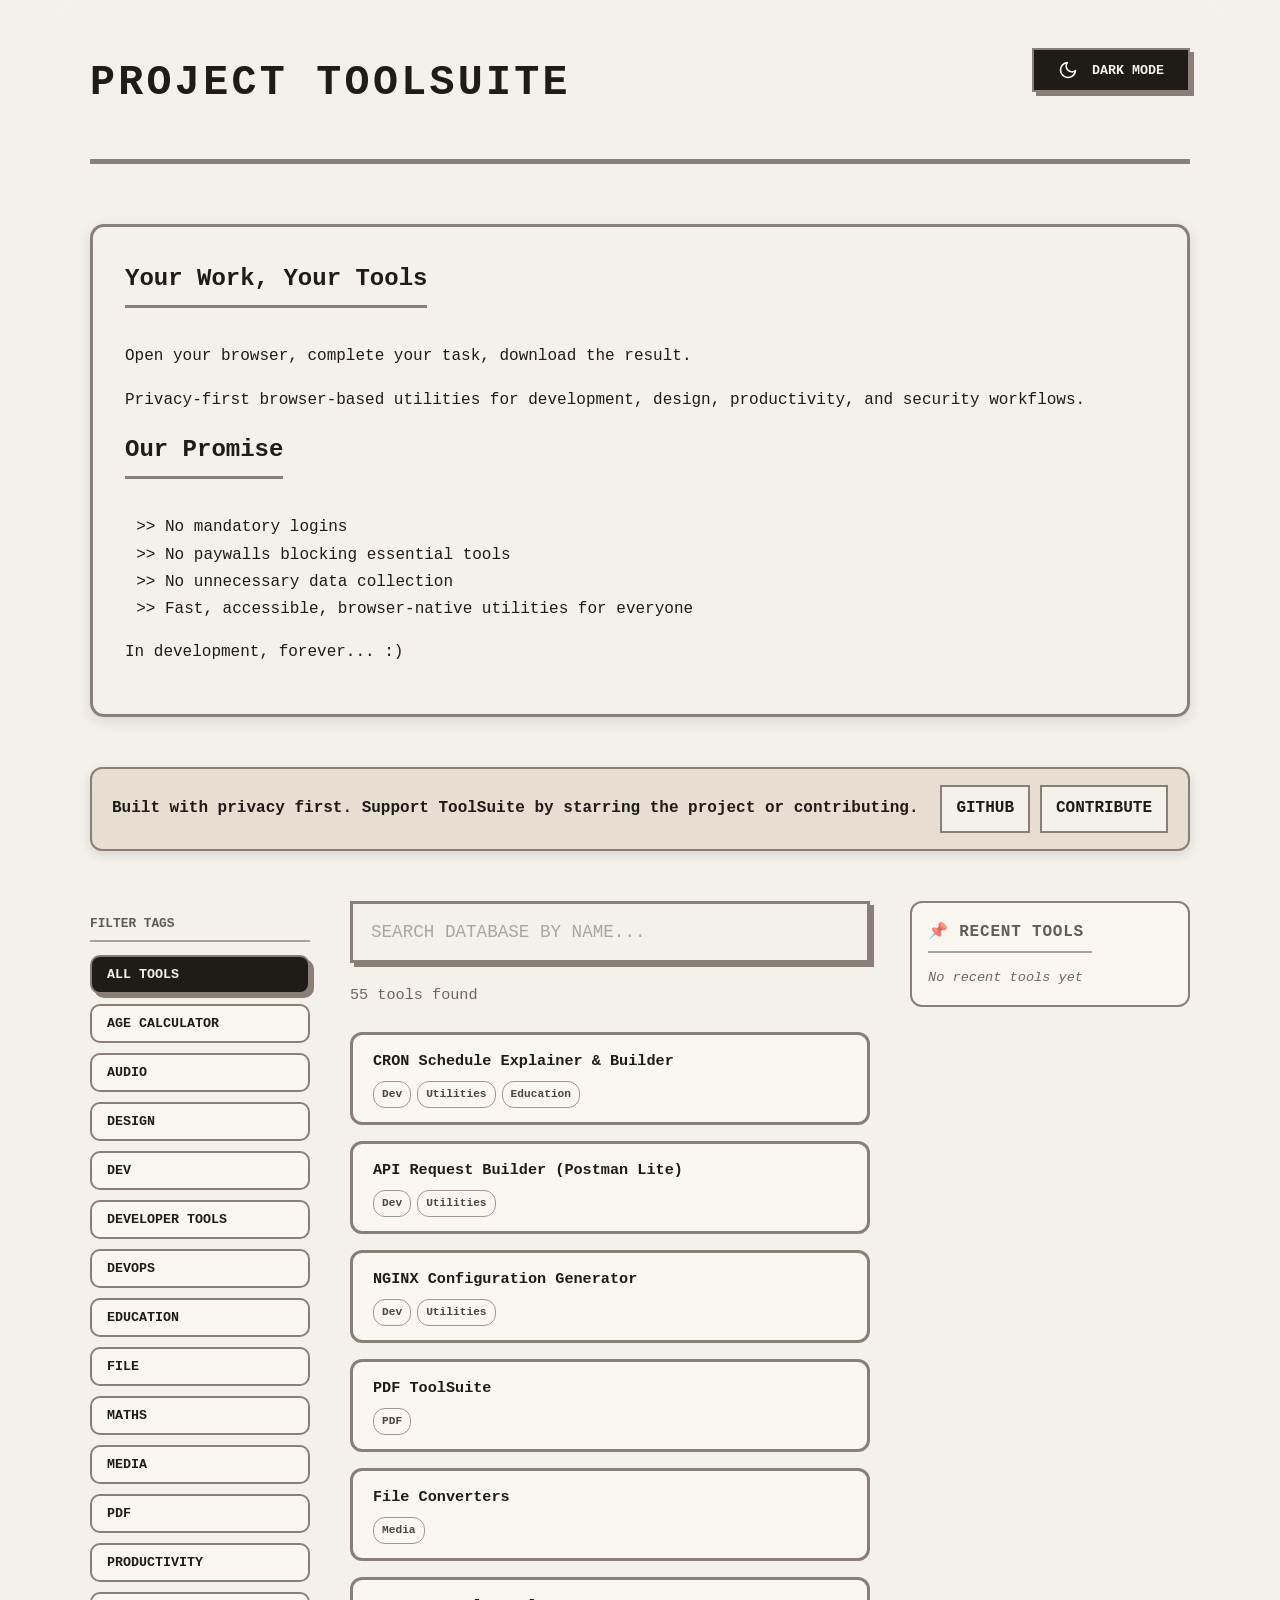
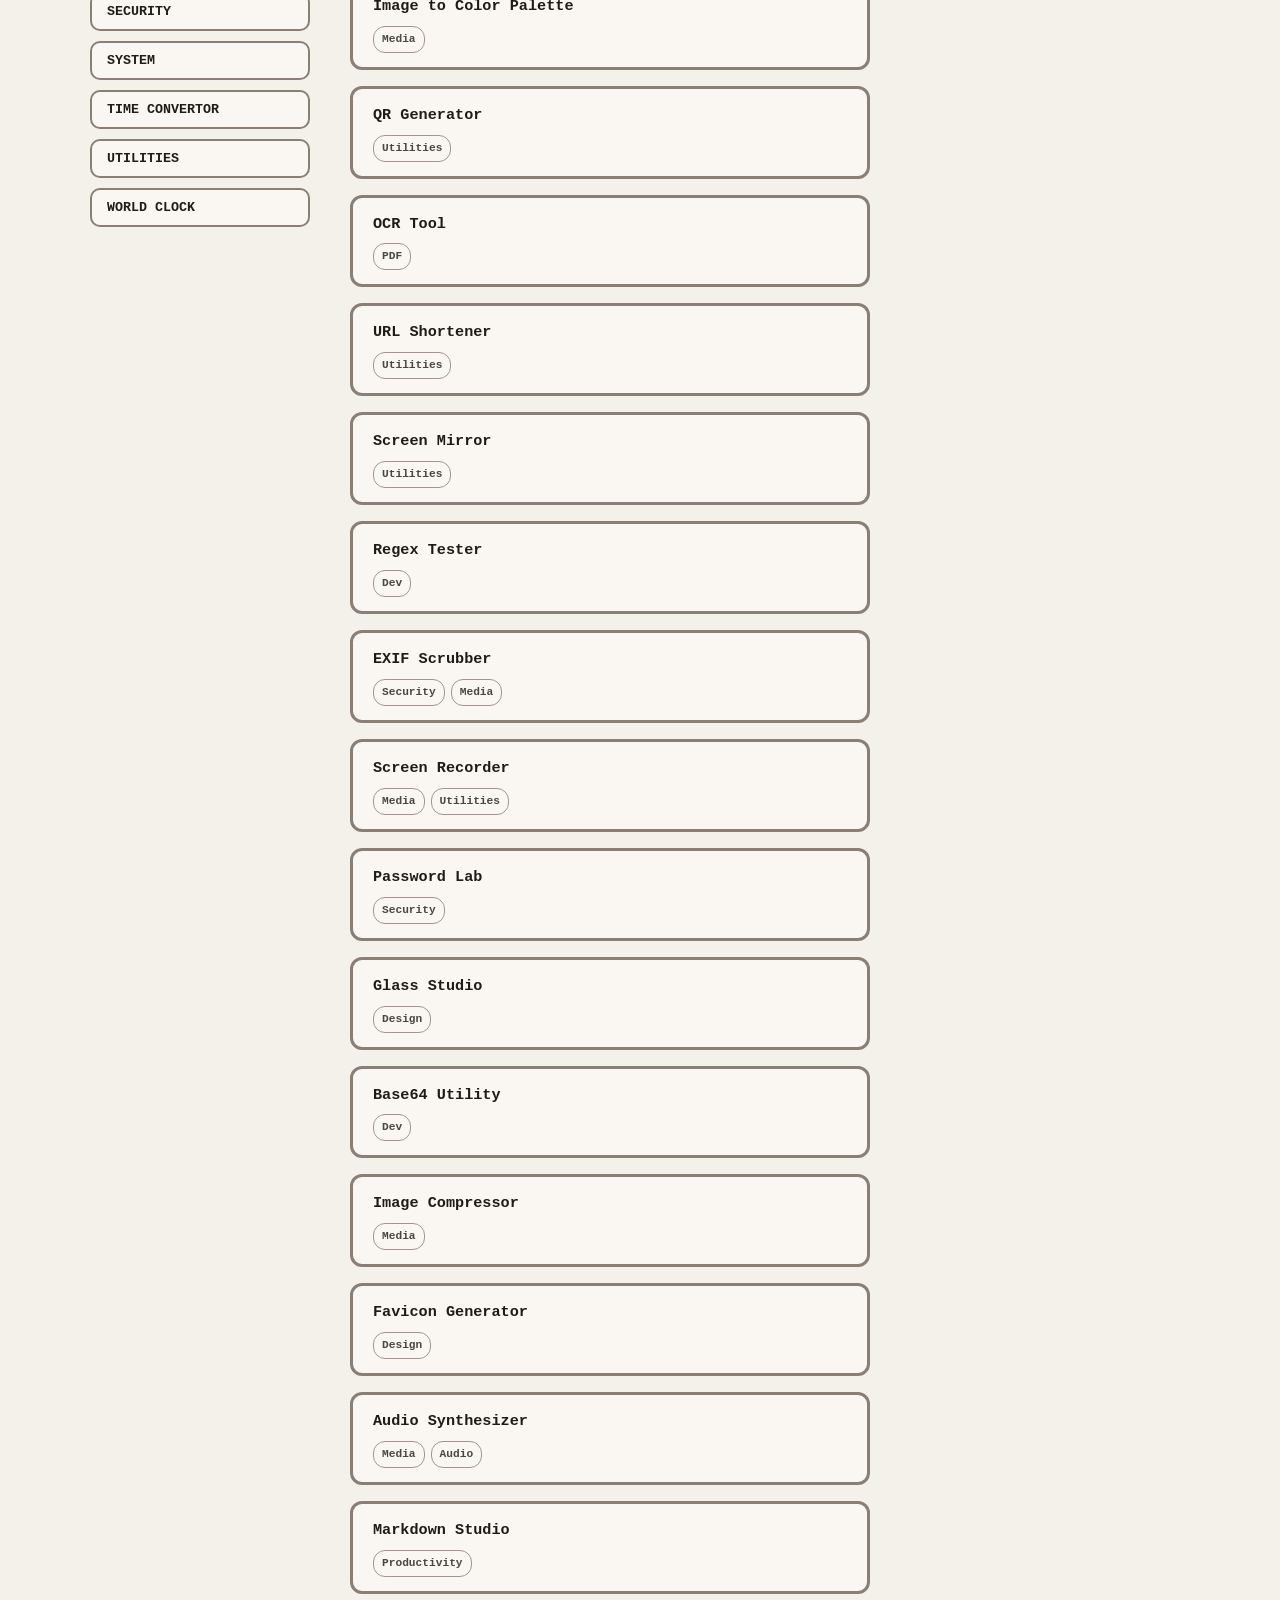
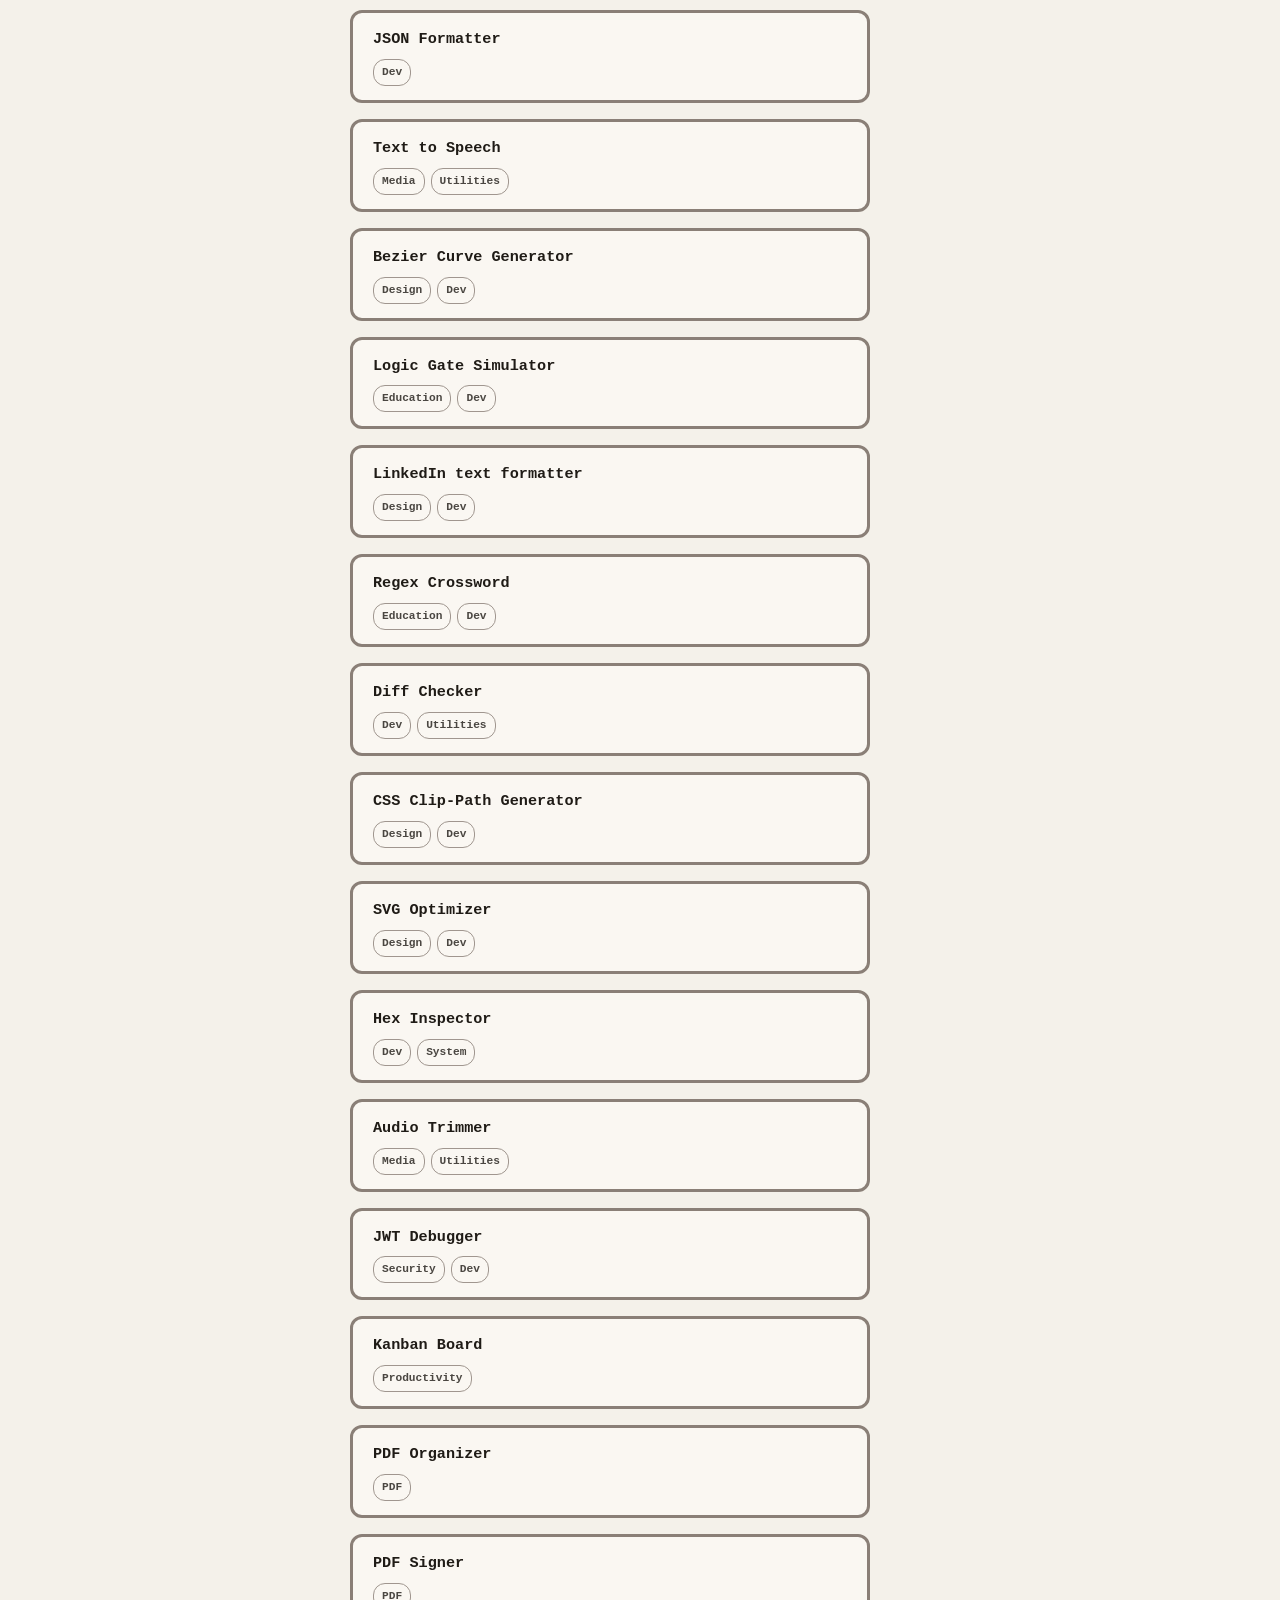
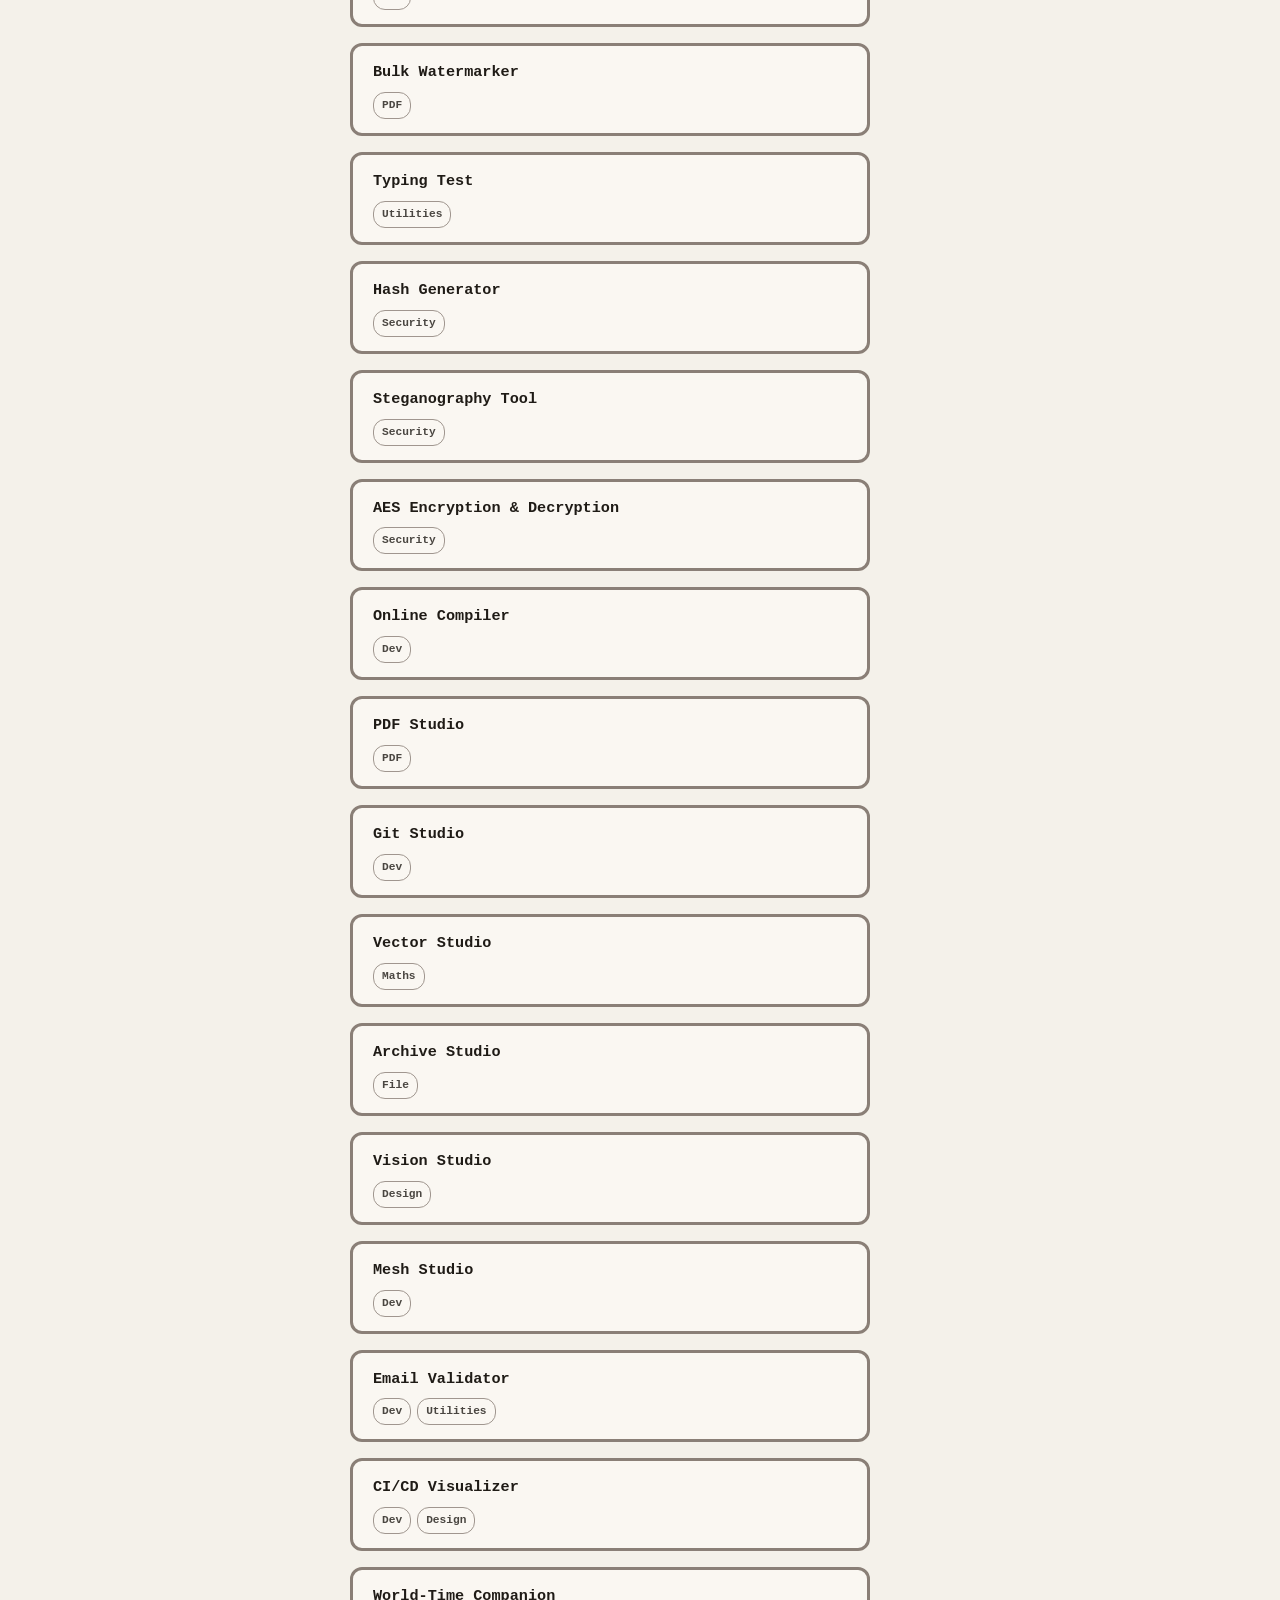
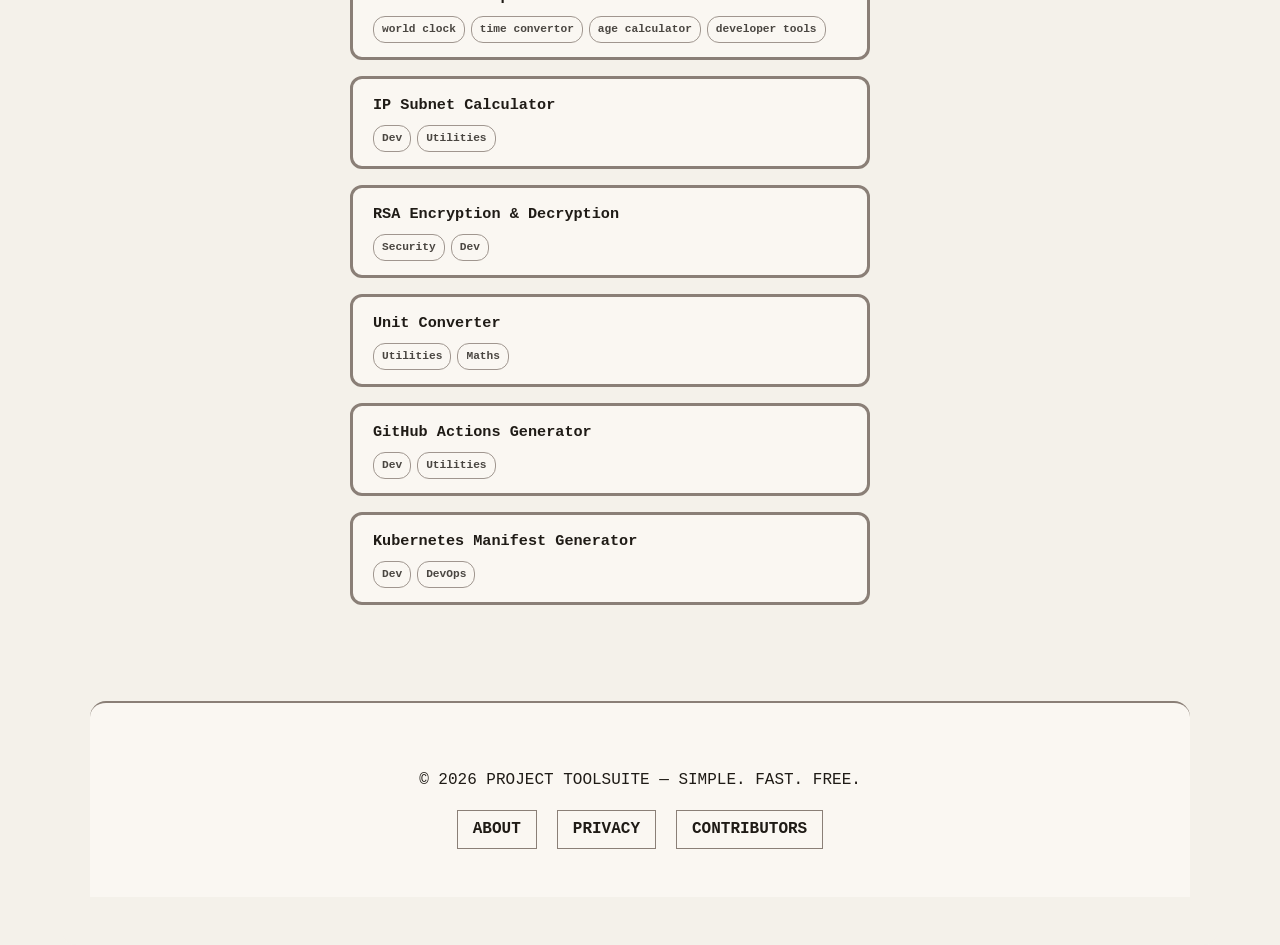
==== index.html @ aa6dc1c1 "fix: ensure 'All Tools' tag is highlighted by default using classList.toggle (#242)" ====
<!doctype html>
<html lang="en">
  <head>
    <meta charset="UTF-8" />
    <meta name="viewport" content="width=device-width, initial-scale=1.0" />
    <title>Project Toolsuite</title>
    <meta
      name="description"
      content="A collection of fast, minimal, privacy-first tools designed to get work done without friction."
    />
    <meta
      name="google-site-verification"
      content="rbMDsZDEnPXvV0H4Tf0EHHgfdPQy2doXIuO_JNCV9qM"
    />
    <link rel="stylesheet" href="./theme.css" />
    <style>
      body {
        font-family: "Courier New", Courier, monospace;
        background: var(--bg);
        color: var(--text);
        line-height: 1.7;
        margin: 0;
        padding: 0;
        transition:
          background-color 0.3s,
          color 0.3s;
      }

      .container {
        max-width: 1100px;
        margin: 0 auto;
        padding: 48px 28px;
        background: var(--bg);
        border-radius: 14px;
      }

      header {
        border-bottom: 5px solid var(--border);
        padding-bottom: 28px;
        margin-bottom: 60px;
        position: relative;
      }
      header {
        transition:
          transform 0.25s ease,
          box-shadow 0.25s ease;
      }

      header:hover {
        transform: translateY(-2px);
      }

      h1 {
        font-size: 2.6rem;
        text-transform: uppercase;
        margin: 0 0 12px;
        letter-spacing: 0.08em;
      }

      .dark-mode-toggle {
        position: absolute;
        top: 0;
        right: 0;
        background: var(--text);
        color: var(--bg);
        border: 2px solid var(--border);
        padding: 10px 24px;
        font-family: inherit;
        font-weight: 900;
        cursor: pointer;
        text-transform: uppercase;
        box-shadow: 4px 4px 0px var(--border);
        transition: transform 0.1s;
        display: flex;
        align-items: center;
        justify-content: center;
        gap: 8px;
      }

      .theme-option {
        display: flex;
        align-items: center;
        gap: 6px;
      }

      .theme-option.hidden {
        display: none !important;
      }

      .theme-icon {
        width: 20px;
        height: 20px;
        display: inline-block;
        vertical-align: middle;
        stroke: white;
        fill: none;
      }

      .dark-mode-toggle:active {
        transform: translate(2px, 2px);
        box-shadow: 2px 2px 0px var(--border);
      }

      .principle-box {
        border: 3px solid var(--border);
        padding: 32px;
        margin-bottom: 50px;
        border-radius: 14px;
        box-shadow: 0 4px 14px var(--shadow);
        width: 100%;
        max-width: none;
        box-sizing: border-box;
        transition:
            transform 0.25s ease,
            box-shadow 0.25s ease,
            background 0.25s ease;
      }

      .principle-box:hover {
        transform: translateY(-4px);
        box-shadow: 0 10px 24px var(--shadow);
        background: var(--surface-2);
      }

      .principle-box h2 {
        margin-top: 0;
        border-bottom: 3px solid var(--border);
        display: inline-block;
        padding-bottom: 5px;
      }
      .support-box {
        margin-bottom: 50px;
      }

      .support-label {
        font-size: 0.8rem;
        text-transform: uppercase;
        opacity: 0.7;
        margin-bottom: 10px;
        border-bottom: 2px solid var(--border);
        padding-bottom: 5px;
      }

      .mini-cta {
        border: 2px solid var(--border);

        padding: 16px 20px;
        background: var(--surface-2);
        border-radius: 12px;
        box-shadow: 0 4px 12px var(--shadow);
        display: flex;
        justify-content: space-between;
        align-items: center;
        gap: 20px;
        flex-wrap: wrap;
      }

      .mini-cta {
        transition:
          transform 0.25s ease,
          box-shadow 0.25s ease,
          background 0.25s ease;
      }

      .mini-cta:hover {
        transform: translateY(-4px);

        box-shadow:
          0 10px 24px var(--shadow);

        background: var(--surface);
      }

      .mini-cta span {
        font-weight: bold;
        flex: 1;
      }

      .mini-cta-buttons {
        display: flex;
        gap: 10px;
      }

      .mini-cta-buttons a {
        text-decoration: none;
        color: var(--text);
        border: 2px solid var(--border);
        padding: 8px 14px;
        font-weight: bold;
        transition: all 0.2s;
        background: var(--bg);
        white-space: nowrap;
      }

      .mini-cta-buttons a:hover {
        background: var(--text);
        color: var(--bg);
        transform: translate(-2px, -2px);
        box-shadow: 4px 4px 0px var(--border);
      }
      .workspace {
        display: grid;
        grid-template-columns: 220px 1fr 280px;
        gap: 40px;
      }

      aside h3 {
        font-size: 0.8rem;
        text-transform: uppercase;
        opacity: 0.7;
        border-bottom: 2px solid var(--border);
        padding-bottom: 5px;
      }
      .tag-list {
        list-style: none;
        padding: 0;
      }

      .tag-item {
        display: block;
        width: 100%;
        text-align: left;

        background: var(--surface);

        border: 2px solid var(--border);
        border-radius: 10px;

        color: var(--text);

        padding: 10px 15px;
        margin-bottom: 10px;

        font-family: inherit;
        font-weight: bold;
        text-transform: uppercase;

        cursor: pointer;

        transition:
          transform 0.2s ease,
          box-shadow 0.2s ease,
          background-color 0.2s ease;
      }

      .tag-item:hover {
        transform: translateY(-2px);

        background: var(--surface-2);

        box-shadow:
          0 6px 14px var(--shadow);
      }

      .tag-item.active {
        background: var(--text);
        color: var(--bg);
        box-shadow: 4px 4px 0 var(--border);
      }
      #toolSearch {
        width: 100%;
        padding: 18px;
        font-family: inherit;
        border: 3px solid var(--border);
        margin-bottom: 30px;
        font-size: 1.1rem;
        background: transparent;
        color: inherit;
        box-sizing: border-box;
        transition: box-shadow 0.2s ease;
      }

      #toolCount {
        margin: -10px 0 24px;
        color: var(--muted);
        font-size: 0.95rem;
      }

      .tools-grid {
        display: grid;
        grid-template-columns: repeat(auto-fill, minmax(280px, 1fr));
        gap: 16px;
      }

      .tool-link {
        display: flex;
        flex-direction: column;
        align-items: flex-start;
        font-size: 0.95rem;
        min-height: 52px;

        padding: 14px 20px;

        border: 3px solid var(--border);
        border-radius: 12px;

        text-decoration: none;
        color: inherit;
        font-weight: bold;

        background: var(--surface);

        transition:
          transform 0.25s ease,
          box-shadow 0.25s ease,
          background-color 0.25s ease,
          border-color 0.25s ease;
      }

    .tool-link:hover {
      transform: translateY(-5px);

      background: var(--surface-2);

      border-color: var(--card-hover);

      box-shadow:
        0 12px 24px var(--shadow);
    }
      
      .tool-tags {
        margin-top: 6px;
        display: flex;
        flex-wrap: wrap;
        gap: 6px;
     }

     .tag {
      font-size: 0.7rem;
      padding: 3px 8px;
      border: 1px solid var(--border);
      border-radius: 12px;
      opacity: 0.8;
      white-space: nowrap;
}

      #toolSearch::placeholder {
        opacity: 0.6;
      }

      #toolSearch:focus {
        outline: none;
        box-shadow: 4px 4px 0 var(--border);
      }

      footer {
        margin-top: 96px;
        padding: 48px 0;
        border-top: 2px solid var(--border);
        background: var(--surface);
        border-radius: 16px 16px 0 0;
        text-align: center;
      }
      .footer-links {
        display: flex;
        justify-content: center;
        gap: 20px;
        margin-top: 15px;
      }
      footer a {
        color: inherit;
        text-decoration: none;
        font-weight: 900;
        border: 1px solid var(--border);
        padding: 5px 15px;
      }
      footer a:hover {
        background: var(--text);
        color: var(--bg);
      }

      @media (max-width: 850px) {
        .workspace {
          grid-template-columns: 1fr;
        }
        .tag-list {
          display: flex;
          overflow-x: auto;
          gap: 10px;
          padding-bottom: 10px;
        }
        .tag-item {
          width: auto;
          white-space: nowrap;
        }
      }
      @media (max-width: 768px) {
        .container {
          padding: 32px 20px;
        }

        h1 {
          font-size: 2rem;
          margin-bottom: 20px;
        }

        header {
          margin-bottom: 40px;
          padding-bottom: 20px;
        }

        .dark-mode-toggle,
        #installBtn {
          position: static;
          width: 100%;
        }

        .dark-mode-toggle {
          padding: 12px 16px;
          font-size: 0.9rem;
          margin-top: 15px;
          justify-content: center;
          box-shadow: 3px 3px 0 var(--border);
        }

        #installBtn {
          margin-bottom: 10px !important;
        }

        .principle-box {
          border: 2px solid var(--border);
          padding: 28px 40px;
          background: var(--surface);
          max-width: 950px;
          margin-bottom: 40px;
          margin: 0 auto 40px;
          min-height: auto;
        }
        .principle-box p {
          margin: 14px 0;
          line-height: 1.7;
        }
        .principle-box li {
          max-width: 70ch;
        }

        .principle-box h2 {
          font-size: 1.3rem;
          margin: 0 0 18px;
        }

        .mini-cta,
        .mini-cta-buttons {
          flex-direction: column;
        }

        .mini-cta {
          gap: 15px;
          padding: 15px;
        }

        .mini-cta span,
        .mini-cta-buttons a {
          text-align: center;
        }

        .mini-cta-buttons,
        .mini-cta-buttons a {
          width: 90%;
        }

        .workspace {
          grid-template-columns: 1fr;
          gap: 20px;
        }

        .tag-list {
          display: flex;
          flex-wrap: wrap;
          gap: 8px;
        }
        .tool-link {
          padding: 14px 20px;
        }

        aside {
          margin-bottom: 20px;
        }

        .tag-item {
          width: auto;
          padding: 8px 12px;
          font-size: 0.85rem;
          white-space: nowrap;
        }

        #toolSearch {
          font-size: 1rem;
          padding: 14px;
          margin-bottom: 20px;
        }

        .tools-grid {
          grid-template-columns: repeat(auto-fill, minmax(200px, 1fr));
          gap: 15px;
        }

        footer {
          margin-top: 60px;
          padding: 30px 0;
          background: var(--surface-2);

          border-radius: 14px 14px 0 0;

          padding-inline: 20px;
        }

        .footer-links {
          flex-wrap: wrap;
          gap: 10px;
        }

        footer a {
          font-size: 0.9rem;
          padding: 4px 10px;
        }
      }
      @media (max-width: 480px) {
        .container {
          padding: 16px 12px;
        }

        h1 {
          font-size: 1.6rem;
          margin-bottom: 15px;
          letter-spacing: 0.02em;
        }

        header {
          margin-bottom: 30px;
          padding-bottom: 15px;
          border-width: 3px;
        }

        .dark-mode-toggle {
            position: static;
            z-index: 2;
            background: var(--text);
            color: var(--bg);
            border: 2px solid var(--border);
            padding: 10px 24px;
            font-family: inherit;
            font-weight: 900;
            cursor: pointer;
            text-transform: uppercase;
            box-shadow: 4px 4px 0px var(--border);
            transition: transform 0.1s;
            display: flex;
            align-items: center;
            justify-content: center;
            gap: 8px;
        }
        
        .theme-option {
            display: flex;
            align-items: center;
            gap: 6px;
        }

        .theme-option {
          gap: 4px;
        }

        .theme-icon {
          width: 16px;
          height: 16px;
        }

        .principle-box {
          padding: 16px;
          margin-bottom: 30px;
        }

        .principle-box h2 {
          font-size: 1.1rem;
          border-width: 2px;
        }

        .principle-box p {
          font-size: 0.95rem;
          line-height: 1.6;
          margin: 8px 0;
        }

        .support-box {
          margin-bottom: 30px;
        }

        .mini-cta {
          padding: 12px;
          gap: 12px;
          border-width: 2px;
        }

        .mini-cta span {
          font-size: 0.9rem;
        }

        .mini-cta-buttons a {
          font-size: 0.8rem;
          padding: 8px 12px;
        }

        aside h3 {
          font-size: 0.7rem;
          margin-bottom: 8px;
        }

        .tag-item {
          padding: 6px 10px;
          font-size: 0.75rem;
          margin-bottom: 6px;
          border-width: 2px;
        }

        #toolSearch {
          font-size: 0.95rem;
          padding: 12px;
          margin-bottom: 15px;
          border-width: 2px;
        }

        .tools-grid {
          grid-template-columns: repeat(auto-fill, minmax(140px, 1fr));
          gap: 10px;
        }


        footer {
          margin-top: 40px;
          padding: 20px 0;
        }

        footer p {
          font-size: 0.85rem;
          margin-bottom: 10px;
        }

        .footer-links {
          gap: 6px;
        }

        footer a {
          font-size: 0.75rem;
          padding: 3px 8px;
          border-width: 1px;
        }
      }
      .recent-sidebar {
  background: var(--surface);
  border-radius: 12px;
  padding: 1rem;
  border: 2px solid var(--border);
  height: fit-content;
  position: sticky;
  top: 20px;
}
.recent-sidebar h3 {
  font-size: 1rem;
  margin-top: 0;
  margin-bottom: 0.8rem;
  text-transform: uppercase;
  border-bottom: 2px solid var(--border);
  display: inline-block;
  padding-right: 8px;
}
.recent-tools-ul {
  list-style: none;
  padding-left: 0;
  margin: 0;
}
.recent-tools-ul li {
  margin-bottom: 0.6rem;
}
.recent-tools-ul a {
  color: var(--text);
  text-decoration: none;
  font-size: 0.9rem;
  display: block;
  padding: 4px 0;
  transition: 0.2s;
  border-bottom: 1px dotted var(--border);
}
.recent-tools-ul a:hover {
  color: #7c3aed;
  transform: translateX(4px);
}
.recent-placeholder {
  color: var(--muted);
  font-style: italic;
  font-size: 0.85rem;
  margin: 0;
}
/* mobile pe recent sidebar stack ho */
@media (max-width: 850px) {
  .recent-sidebar {
    position: static;
    margin-top: 20px;
  }
}
    </style>
    <script
      defer
      src="https://cloud.umami.is/script.js"
      data-website-id="e2150d65-a009-409f-b3bd-b11afccb3a13"
    ></script>
    <script
      async
      src="https://pagead2.googlesyndication.com/pagead/js/adsbygoogle.js?client=ca-pub-6760380500809289"
      crossorigin="anonymous"
    ></script>
  </head>
  <body>
    <!-- Loading Spinner Overlay -->
<div id="loadingOverlay" class="loading-overlay" style="display: none;">
  <div class="spinner"></div>
  <p>Loading tool...</p>
</div>
    <div class="container">
      <header>
        <h1>Project Toolsuite</h1>
        <button
          id="installBtn"
          class="dark-mode-toggle"
          style="right: 180px; display: none"
        >
          INSTALL APP
        </button>
        <button class="dark-mode-toggle" onclick="toggleTheme()" id="themeBtn">
          <span class="theme-option dark-mode-option hidden">
            <svg
              class="theme-icon-dark sun-icon"
              width="20"
              height="20"
              viewBox="0 0 24 24"
              fill="none"
              stroke="black"
              stroke-width="2"
              stroke-linecap="round"
              stroke-linejoin="round"
            >
              <circle cx="12" cy="12" r="5"></circle>
              <line x1="12" y1="1" x2="12" y2="3"></line>
              <line x1="12" y1="21" x2="12" y2="23"></line>
              <line x1="4.22" y1="4.22" x2="5.64" y2="5.64"></line>
              <line x1="18.36" y1="18.36" x2="19.78" y2="19.78"></line>
              <line x1="1" y1="12" x2="3" y2="12"></line>
              <line x1="21" y1="12" x2="23" y2="12"></line>
              <line x1="4.22" y1="19.78" x2="5.64" y2="18.36"></line>
              <line x1="18.36" y1="5.64" x2="19.78" y2="4.22"></line>
            </svg>
            LIGHT MODE
          </span>
          <span class="theme-option light-mode-option">
            <svg
              class="theme-icon moon-icon"
              width="20"
              height="20"
              viewBox="0 0 24 24"
              fill="none"
              stroke="white"
              stroke-width="2"
              stroke-linecap="round"
              stroke-linejoin="round"
            >
              <path d="M21 12.79A9 9 0 1 1 11.21 3 7 7 0 0 0 21 12.79z"></path>
            </svg>
            DARK MODE
          </span>
        </button>
      </header>

      <section class="principle-box">
        <h2>Your Work, Your Tools</h2>

        <p>Open your browser, complete your task, download the result.</p>

        <p>
          Privacy-first browser-based utilities for development, design,
          productivity, and security workflows.
        </p>

        <h2>Our Promise</h2>
        <ul style="list-style: &quot;>> &quot;">
          <li>No mandatory logins</li>
          <li>No paywalls blocking essential tools</li>
          <li>No unnecessary data collection</li>
          <li>Fast, accessible, browser-native utilities for everyone</li>
        </ul>
        <p>In development, forever... :)</p>
      </section>
      <section class="support-box">
        <div class="mini-cta">
          <span>
            Built with privacy first. Support ToolSuite by starring the project
            or contributing.
          </span>

          <div class="mini-cta-buttons">
            <a
              href="https://github.com/Winter262005/Project-Toolsuite"
              target="_blank"
            >
              GITHUB
            </a>

            <a href="contributers.html"> CONTRIBUTE </a>
          </div>
        </div>
      </section>
      <div class="workspace">
        <aside>
          <h3>Filter Tags</h3>
          <div id="tag-container" class="tag-list">
            <!-- Tags will be injected here -->
          </div>
        </aside>

        <main>
          <input
            type="text"
            id="toolSearch"
            placeholder="SEARCH DATABASE BY NAME..."
            aria-label="Search tools"
            autofocus
          />
          <p id="toolCount"></p>

          <div class="tools-grid" id="tools-container">
            <!-- Tools will be injected here -->
          </div>
        </main>

        <aside class="recent-sidebar" id="recentSidebar">
          <h3>📌 Recent Tools</h3>
          <div id="recent-tools-list">
            <p class="recent-placeholder">No recent tools yet</p>
        </div>
        </aside>
      </div>

      <footer>
        <p>© 2026 PROJECT TOOLSUITE — SIMPLE. FAST. FREE.</p>
        <div class="footer-links">
          <a href="#">ABOUT</a>
          <a href="privacy.html">PRIVACY</a>
          <a href="contributers.html">CONTRIBUTORS</a>
        </div>
      </footer>
    </div>

    <script>
      const tools = [
        {
          name: "CRON Schedule Explainer & Builder",
          path: "tools/cron-explainer/cron.html",
          tags: ["Dev", "Utilities", "Education"],
        },
        {
          name: "API Request Builder (Postman Lite)",
          path: "tools/api-client/api-client.html",
          tags: ["Dev", "Utilities"],
        },
        {
          name: "NGINX Configuration Generator",
          path: "tools/nginx-generator/nginx-generator.html",
          tags: ["Dev", "Utilities"],
        },
        {
          name: "PDF ToolSuite",
          path: "tools/pdf merger/pdf-merger.html",
          tags: ["PDF"],
        },
        {
          name: "File Converters",
          path: "tools/file converters/converter.html",
          tags: ["Media"],
        },
        {
          name: "Image to Color Palette",
          path: "tools/color palette extractor/palette.html",
          tags: ["Media"],
        },
        {
          name: "QR Generator",
          path: "tools/qr generator/qr-generator.html",
          tags: ["Utilities"],
        },
        { name: "OCR Tool", path: "tools/ocr/ocr.html", tags: ["PDF"] },
        {
          name: "URL Shortener",
          path: "tools/url shortener/shortener.html",
          tags: ["Utilities"],
        },
        {
          name: "Screen Mirror",
          path: "tools/screen mirror/mirror.html",
          tags: ["Utilities"],
        },
        {
          name: "Regex Tester",
          path: "tools/regex-tester/regex.html",
          tags: ["Dev"],
        },
        {
          name: "EXIF Scrubber",
          path: "tools/exif scrubber/scrubber.html",
          tags: ["Security", "Media"],
        },
        {
          name: "Screen Recorder",
          path: "tools/screen recorder/recorder.html",
          tags: ["Media", "Utilities"],
        },
        {
          name: "Password Lab",
          path: "tools/password lab/password-tester.html",
          tags: ["Security"],
        },
        {
          name: "Glass Studio",
          path: "tools/glass studio/glass-studio.html",
          tags: ["Design"],
        },
        {
          name: "Base64 Utility",
          path: "tools/base64/base64.html",
          tags: ["Dev"],
        },
        {
          name: "Image Compressor",
          path: "tools/image compressor/image-compressor.html",
          tags: ["Media"],
        },
        {
          name: "Favicon Generator",
          path: "tools/favicon generator/favicon-generator.html",
          tags: ["Design"],
        },
        {
          name: "Audio Synthesizer",
          path: "tools/synth-sequencer/synth.html",
          tags: ["Media", "Audio"],
        },
        {
          name: "Markdown Studio",
          path: "tools/markdown-editor/editor.html",
          tags: ["Productivity"],
        },
        {
          name: "JSON Formatter",
          path: "tools/json-formatter/json-formatter.html",
          tags: ["Dev"],
        },
        {
          name: "Text to Speech",
          path: "tools/text-to-speech/tts.html",
          tags: ["Media", "Utilities"],
        },
        {
          name: "Bezier Curve Generator",
          path: "tools/bezier-generator/bezier.html",
          tags: ["Design", "Dev"],
        },
        {
          name: "Logic Gate Simulator",
          path: "tools/logic-simulator/logic.html",
          tags: ["Education", "Dev"],
        },
        {
          name: "LinkedIn text formatter",
          path: "tools/linkedin-text-formatter/formatter.html",
          tags: ["Design", "Dev"],
        },
        {
          name: "Regex Crossword",
          path: "tools/regex-crossword/regex-crossword.html",
          tags: ["Education", "Dev"],
        },
        {
          name: "Diff Checker",
          path: "tools/diff-checker/diff.html",
          tags: ["Dev", "Utilities"],
        },
        {
          name: "CSS Clip-Path Generator",
          path: "tools/clip-path-generator/clip-path.html",
          tags: ["Design", "Dev"],
        },
        {
          name: "SVG Optimizer",
          path: "tools/svg-optimizer/svg-optimizer.html",
          tags: ["Design", "Dev"],
        },
        {
          name: "Hex Inspector",
          path: "tools/hex-inspector/hex.html",
          tags: ["Dev", "System"],
        },
        {
          name: "Audio Trimmer",
          path: "tools/audio-trimmer/audio-trimmer.html",
          tags: ["Media", "Utilities"],
        },
        {
          name: "JWT Debugger",
          path: "tools/jwt-debugger/jwt-debugger.html",
          tags: ["Security", "Dev"],
        },
        {
          name: "Kanban Board",
          path: "tools/kanban-board/kanban.html",
          tags: ["Productivity"],
        },
        {
          name: "PDF Organizer",
          path: "tools/pdf-organizer/pdf-organizer.html",
          tags: ["PDF"],
        },
        {
          name: "PDF Signer",
          path: "tools/pdf-signer/pdf-signer.html",
          tags: ["PDF"],
        },
        {
          name: "Bulk Watermarker",
          path: "tools/bulk watermarker/bulkwatermarker.html",
          tags: ["PDF"],
        },
        {
          name: "Typing Test",
          path: "tools/typing-test/typing-test.html",
          tags: ["Utilities"],
        },
        {
          name: "Hash Generator",
          path: "tools/hash generator/hash-generator.html",
          tags: ["Security"],
        },
        {
          name: "Steganography Tool",
          path: "tools/steganography/stego.html",
          tags: ["Security"],
        },
        {
          name: "AES Encryption & Decryption",
          path: "tools/aes-encryption-decryption/aes.html",
          tags: ["Security"],
        },
        {
          name: "Online Compiler",
          path: "tools/compiler/compiler.html",
          tags: ["Dev"],
        },
        {
          name: "PDF Studio",
          path: "tools/pdf-toolkit/pdf_studio.html",
          tags: ["PDF"],
        },
        {
          name: "Git Studio",
          path: "tools/git-studio/git_studio.html",
          tags: ["Dev"],
        },
        {
          name: "Vector Studio",
          path: "tools/vector-studio/vector_studio.html",
          tags: ["Maths"],
        },
        {
          name: "Archive Studio",
          path: "tools/archive-studio/archive_studio.html",
          tags: ["File"],
        },
        {
          name: "Vision Studio",
          path: "tools/vision-studio/vision_core.html",
          tags: ["Design"],
        },
        {
          name: "Mesh Studio",
          path: "tools/mesh-studio/mesh_core.html",
          tags: ["Dev"],
        },
        {
          name: "Email Validator",
          path: "tools/email-validator/email-validator.html",
          tags: ["Dev", "Utilities"],
        },
        {
          name: "CI/CD Visualizer",
          path: "tools/cicd-visualizer/cicd-visualizer.html",
          tags: ["Dev", "Design"],
        },
        {
          name: "World-Time Companion",
          path: "tools/world-time/world-time.html",
          tags: ["world clock","time convertor", "age calculator", "developer tools"],
        },
        {
          name: "IP Subnet Calculator",
          path: "tools/ip-subnet-calculator/index.html",
          tags: ["Dev", "Utilities"],
        },
        {
          name: "RSA Encryption & Decryption",
          path: "tools/rsa-encryption-decryption/rsa.html",
          tags: ["Security", "Dev"],
        },
        {
          name: "Unit Converter",
          path: "tools/unit-converter/unit-converter.html",
          tags: ["Utilities", "Maths"],
        },
        {
          name: "GitHub Actions Generator",
          path: "tools/github-actions-generator/github-actions-generator.html",
          tags: ["Dev", "Utilities"],
        },
        {
          name: "Kubernetes Manifest Generator",
          path: "tools/kubernetes-manifest-generator/kubernetes-manifest-generator.html",
          tags: ["Dev", "DevOps"],

        },
      ];

      let activeTag = "all";

function renderTags() {
  const tagBox = document.getElementById("tag-container");
  const uniqueTags = [
    "all",
    ...new Set(tools.flatMap((t) => t.tags)),
  ].sort((a, b) => {
    if (a === "all") return -1;
    if (b === "all") return 1;
    return a.localeCompare(b);
  });

  tagBox.innerHTML = "";
  uniqueTags.forEach((tag) => {
    const btn = document.createElement("button");
    btn.className = "tag-item";
    btn.classList.toggle("active", activeTag === tag);
    btn.textContent = tag === "all" ? "All Tools" : tag;
    btn.onclick = () => {
      activeTag = tag;
      renderTags();
      renderTools();
    };
    tagBox.appendChild(btn);
  });
}

function renderTools() {
  const rawQuery = document.getElementById("toolSearch").value.trim();
  if (!rawQuery) {
    // If search is empty, reset tag filter to 'all' and show all tools
    activeTag = 'all';
    renderTags(); // refresh tag buttons (updates active class)
  }
  const normalize = (str) => str.toLowerCase().replace(/\s+/g, "");
  const query = normalize(document.getElementById("toolSearch").value);
  const container = document.getElementById("tools-container");

  const filtered = tools.filter((t) => {
    const matchesSearch = normalize(t.name).includes(query);
    const matchesTag = activeTag === "all" || (t.tags && t.tags.includes(activeTag));
    return matchesSearch && matchesTag;
  });
  document.getElementById("toolCount").textContent =
    `${filtered.length} tool${filtered.length !== 1 ? "s" : ""} found`;

  if (query) {
    filtered.sort((a, b) => {
      const aName = a.name.toLowerCase();
      const bName = b.name.toLowerCase();
      const aStarts = aName.startsWith(query);
      const bStarts = bName.startsWith(query);
      if (aStarts !== bStarts) return aStarts ? -1 : 1;
      const aWord = aName.includes(" " + query);
      const bWord = bName.includes(" " + query);
      if (aWord !== bWord) return aWord ? -1 : 1;
      const aIndex = aName.indexOf(query);
      const bIndex = bName.indexOf(query);
      if (aIndex !== bIndex) return aIndex - bIndex;
      return aName.localeCompare(bName);
    });
  }

  if (filtered.length === 0) {
    container.innerHTML = `<p style="grid-column: 1/-1; opacity: 0.5;">No tools found matching your criteria.</p>`;
    return;
  }

  container.innerHTML = filtered
    .map(
      (t) => `
      <a href="${t.path}" class="tool-link">
        <div>${t.name}</div>
        <div class="tool-tags">
          ${t.tags.map(tag => `<span class="tag">${tag}</span>`).join("")}
        </div>
      </a>
    `
    )
    .join("");
}   

document.getElementById("toolSearch").oninput = renderTools;

// Initial Execution
renderTags();
renderTools();

      let deferredPrompt;
      const installBtn = document.getElementById("installBtn");

      window.addEventListener("beforeinstallprompt", (e) => {
        e.preventDefault();
        deferredPrompt = e;
        installBtn.style.display = "block";
      });

      installBtn.addEventListener("click", (e) => {
        installBtn.style.display = "none";
        deferredPrompt.prompt();
        deferredPrompt.userChoice.then((choiceResult) => {
          deferredPrompt = null;
        });
      });

// Loading Spinner on tool navigation
function initSpinner() {
  const overlay = document.getElementById('loadingOverlay');
  if (!overlay) return;

  function showSpinner() {
    overlay.style.display = 'flex';
    setTimeout(() => {
      if (overlay.style.display === 'flex') overlay.style.display = 'none';
    }, 30000);
  }

  document.addEventListener('click', function(e) {
    const toolLink = e.target.closest('.tool-link, .tool-card a, a[href*="tools/"]');
    if (!toolLink) return;
    // Only exclude tag filters and footer links – recent tools should also show spinner
    if (toolLink.closest('.tag-list, .footer-links')) return;
    let href = toolLink.getAttribute('href');
    if (href && !href.startsWith('#') && !href.startsWith('javascript:')) {
      showSpinner();
    }
  });
}

if (document.readyState === 'loading') {
  document.addEventListener('DOMContentLoaded', initSpinner);
} else {
  initSpinner();
}
    </script>
    <script src="./theme.js"></script>
  </body>
</html>
---- theme.css ----
* {
  transition:
    background-color 0.25s ease,
    color 0.25s ease,
    border-color 0.25s ease,
    box-shadow 0.25s ease,
    transform 0.25s ease;
}

:root {
  --bg: #f4f1ea;

  --surface: #faf7f2;
  --surface-2: #e7ddd1;

  --text: #1f1b16;
  --muted: #6e6761;

  --border: #8a7f77;

  --shadow: rgba(15, 23, 42, 0.12);

  --card-hover: #1f1b16;
}

body.dark-mode,
.dark-mode {
  --bg: #0f172a;

  --surface: #172033;
  --surface-2: #243247;

  --text: #f8fafc;
  --muted: #94a3b8;

  --border: #475569;

  --shadow: rgba(0, 0, 0, 0.35);

  --card-hover: #60a5fa;
}

.dark-mode-toggle {
  position: absolute;
  top: 0;
  right: 0;
  background: var(--text);
  color: var(--bg);
  border: 2px solid var(--border);
  padding: 10px 24px;
  font-family: inherit;
  font-weight: 900;
  cursor: pointer;
  text-transform: uppercase;
  box-shadow: 4px 4px 0px var(--border);
  transition: transform 0.1s;
  display: flex;
  align-items: center;
  justify-content: center;
  gap: 8px;
}

.dark-mode-toggle:hover {
  transform: translateY(-3px);

  box-shadow:
    0 10px 20px var(--shadow);
}

.theme-icon {
  width: 20px;
  height: 20px;
  display: inline-block;
  vertical-align: middle;
  margin-right: 8px;
  transition: opacity 0.3s ease;
  stroke: white;
  fill: none;
}

.theme-icon,
.theme-icon-dark {
  transition:
    opacity 0.3s ease,
    transform 0.2s ease;
}

.dark-mode-toggle:hover .theme-icon,
.dark-mode-toggle:hover .theme-icon-dark {
  transform: rotate(8deg);
}

.theme-icon-dark {
  width: 20px;
  height: 20px;
  display: inline-block;
  vertical-align: middle;
  margin-right: 8px;
  transition: opacity 0.3s ease;
  stroke: black;
  fill: none;
}

.theme-option {
  display: flex;
  align-items: center;
  gap: 6px;
}

.theme-option.hidden {
  display: none !important;
}

.dark-mode-toggle:focus-visible,
.tag-item:focus-visible,
.tool-link:focus-visible,
#toolSearch:focus-visible,
.mini-cta-buttons a:focus-visible,
footer a:focus-visible {
  outline: 3px solid var(--text);
  outline-offset: 3px;
}

/* Recent Tools Sidebar */
.recent-sidebar {
  background: var(--surface);
  border-radius: 12px;
  padding: 1rem;
  border: 2px solid var(--border);
  height: fit-content;
  position: sticky;
  top: 20px;
}
.recent-sidebar h3 {
  font-size: 1rem;
  margin-top: 0;
  margin-bottom: 0.8rem;
  text-transform: uppercase;
  letter-spacing: 0.05em;
  border-bottom: 2px solid var(--border);
  display: inline-block;
  padding-right: 8px;
}
.recent-tools-ul {
  list-style: none;
  padding-left: 0;
  margin: 0;
}
.recent-tools-ul li {
  margin-bottom: 0.6rem;
}
.recent-tools-ul a {
  color: var(--text);
  text-decoration: none;
  font-size: 0.9rem;
  display: block;
  padding: 4px 0;
  transition: 0.2s;
  border-bottom: 1px dotted var(--border);
}
.recent-tools-ul a:hover {
  color: #7c3aed;
  transform: translateX(4px);
}
.recent-placeholder {
  color: var(--muted);
  font-style: italic;
  font-size: 0.85rem;
  margin: 0;
}
/* Responsive: on mobile recent sidebar will stack normally */
@media (max-width: 850px) {
  .recent-sidebar {
    position: static;
    margin-top: 20px;
  }
}
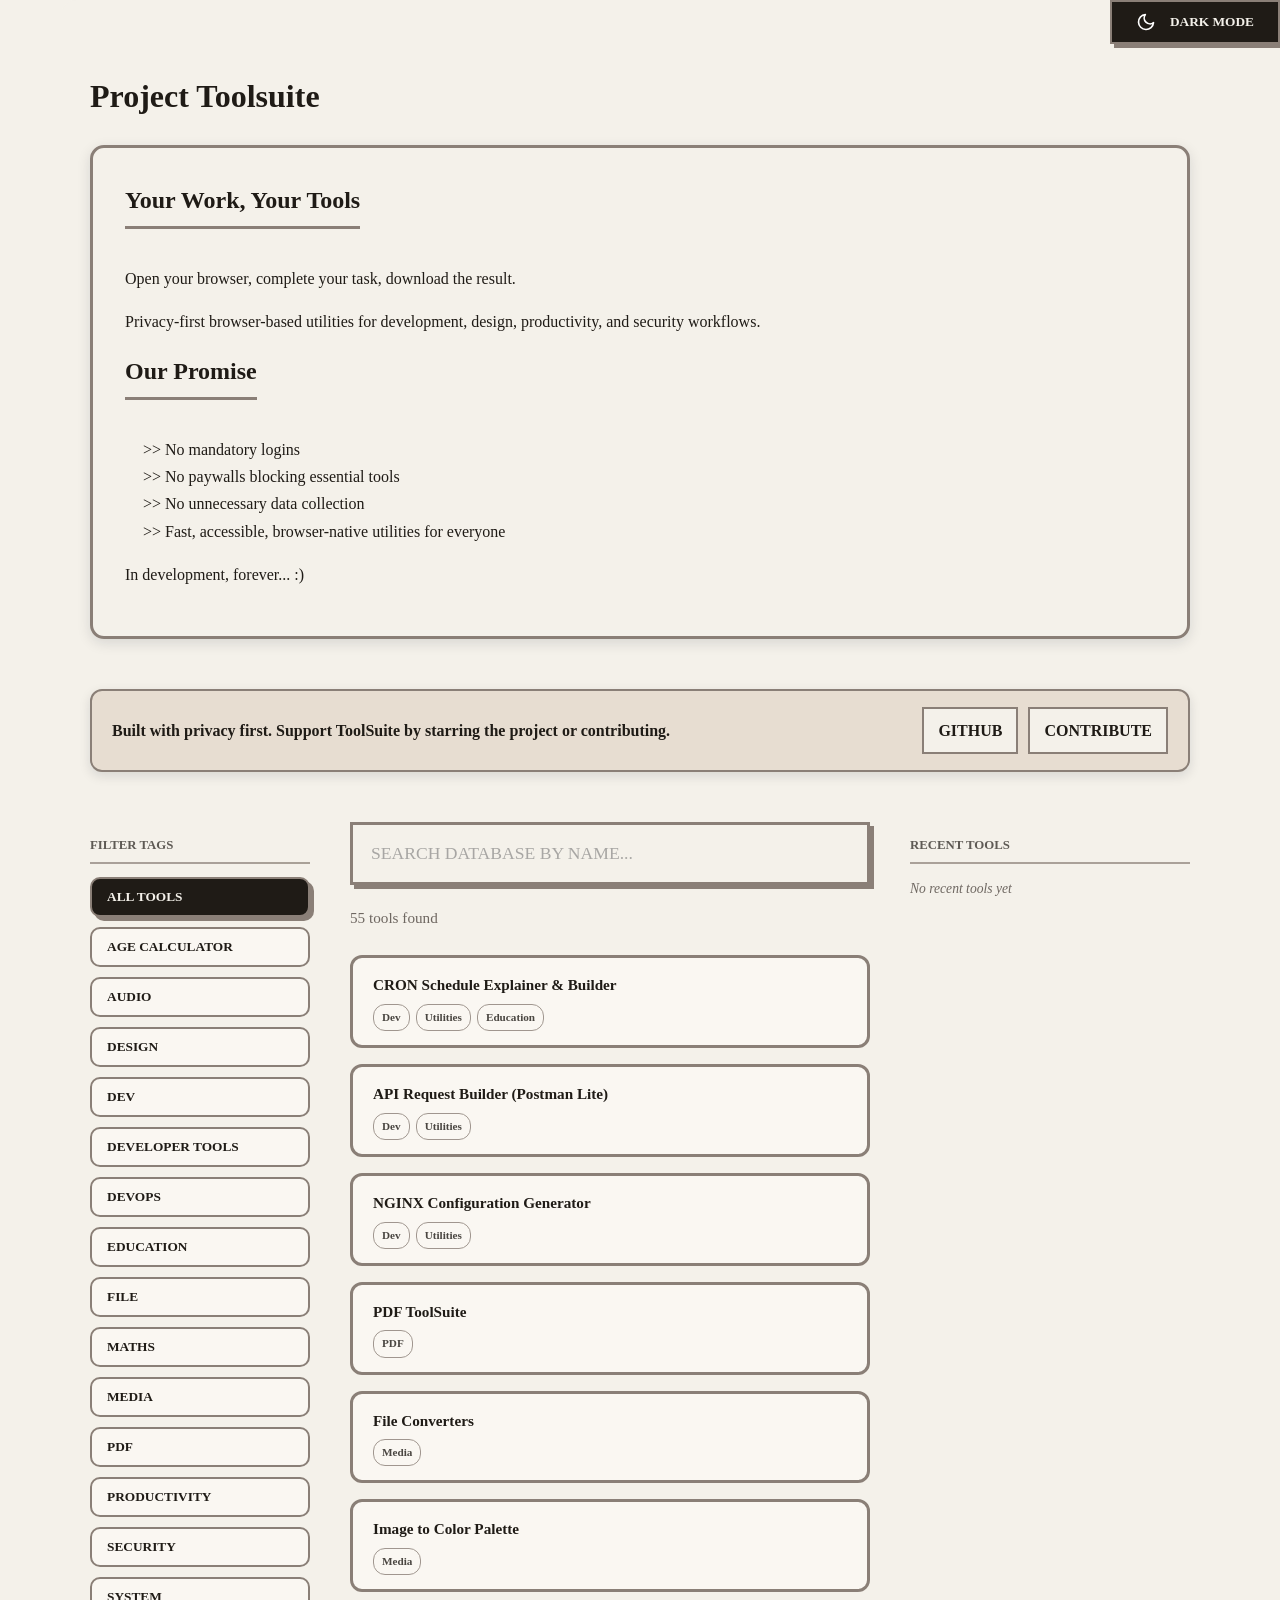
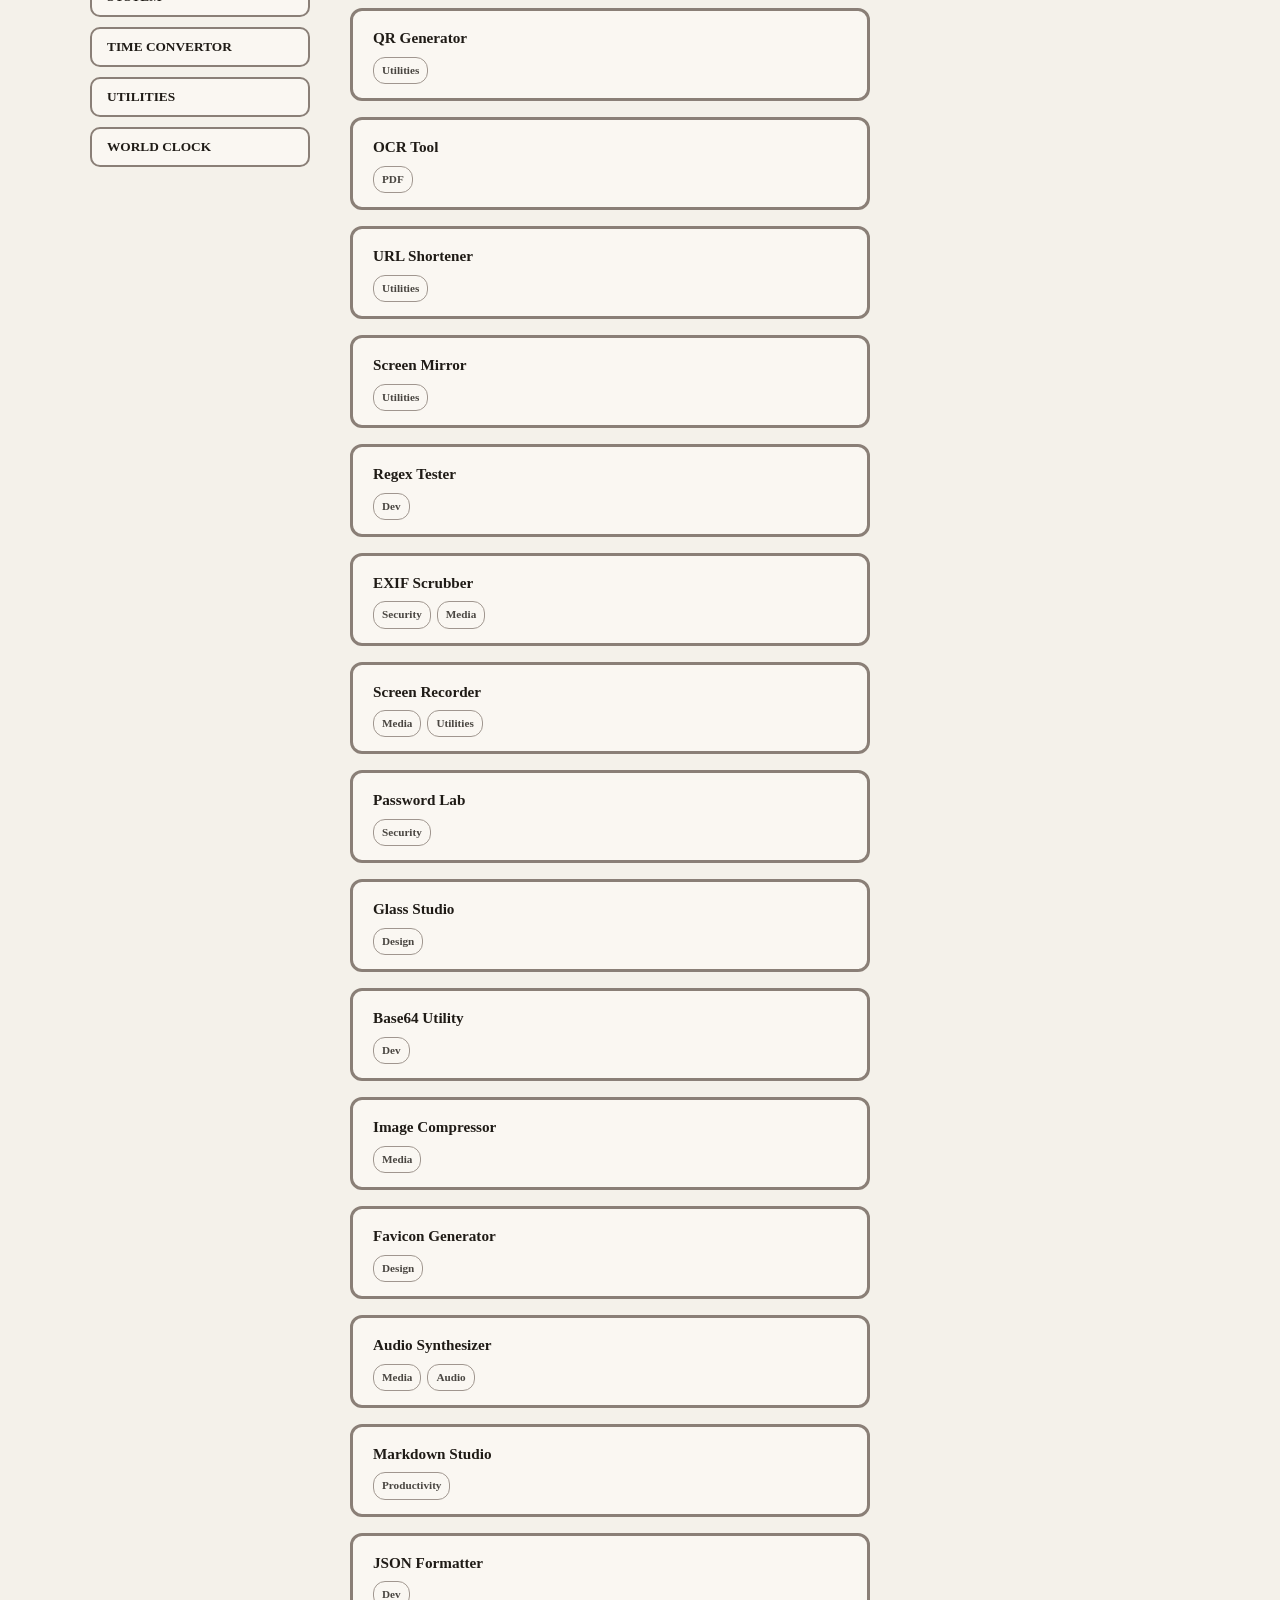
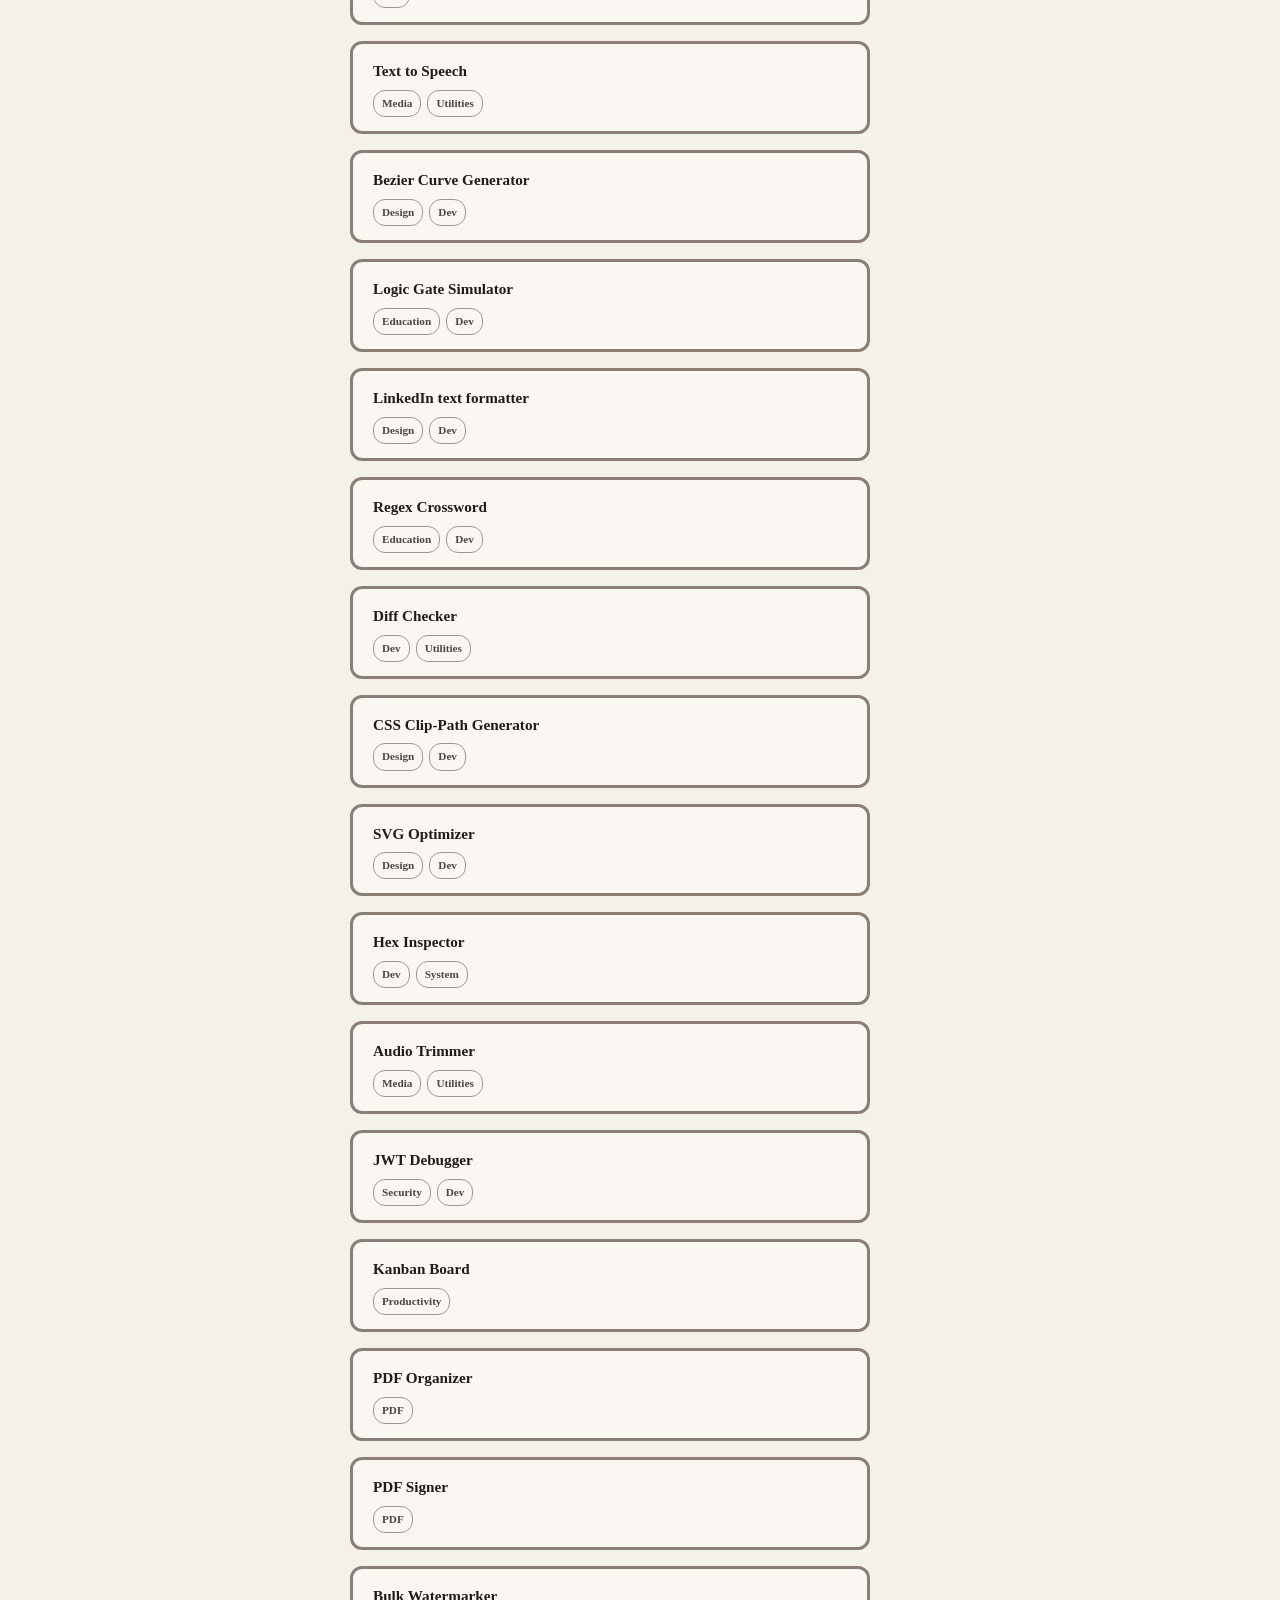
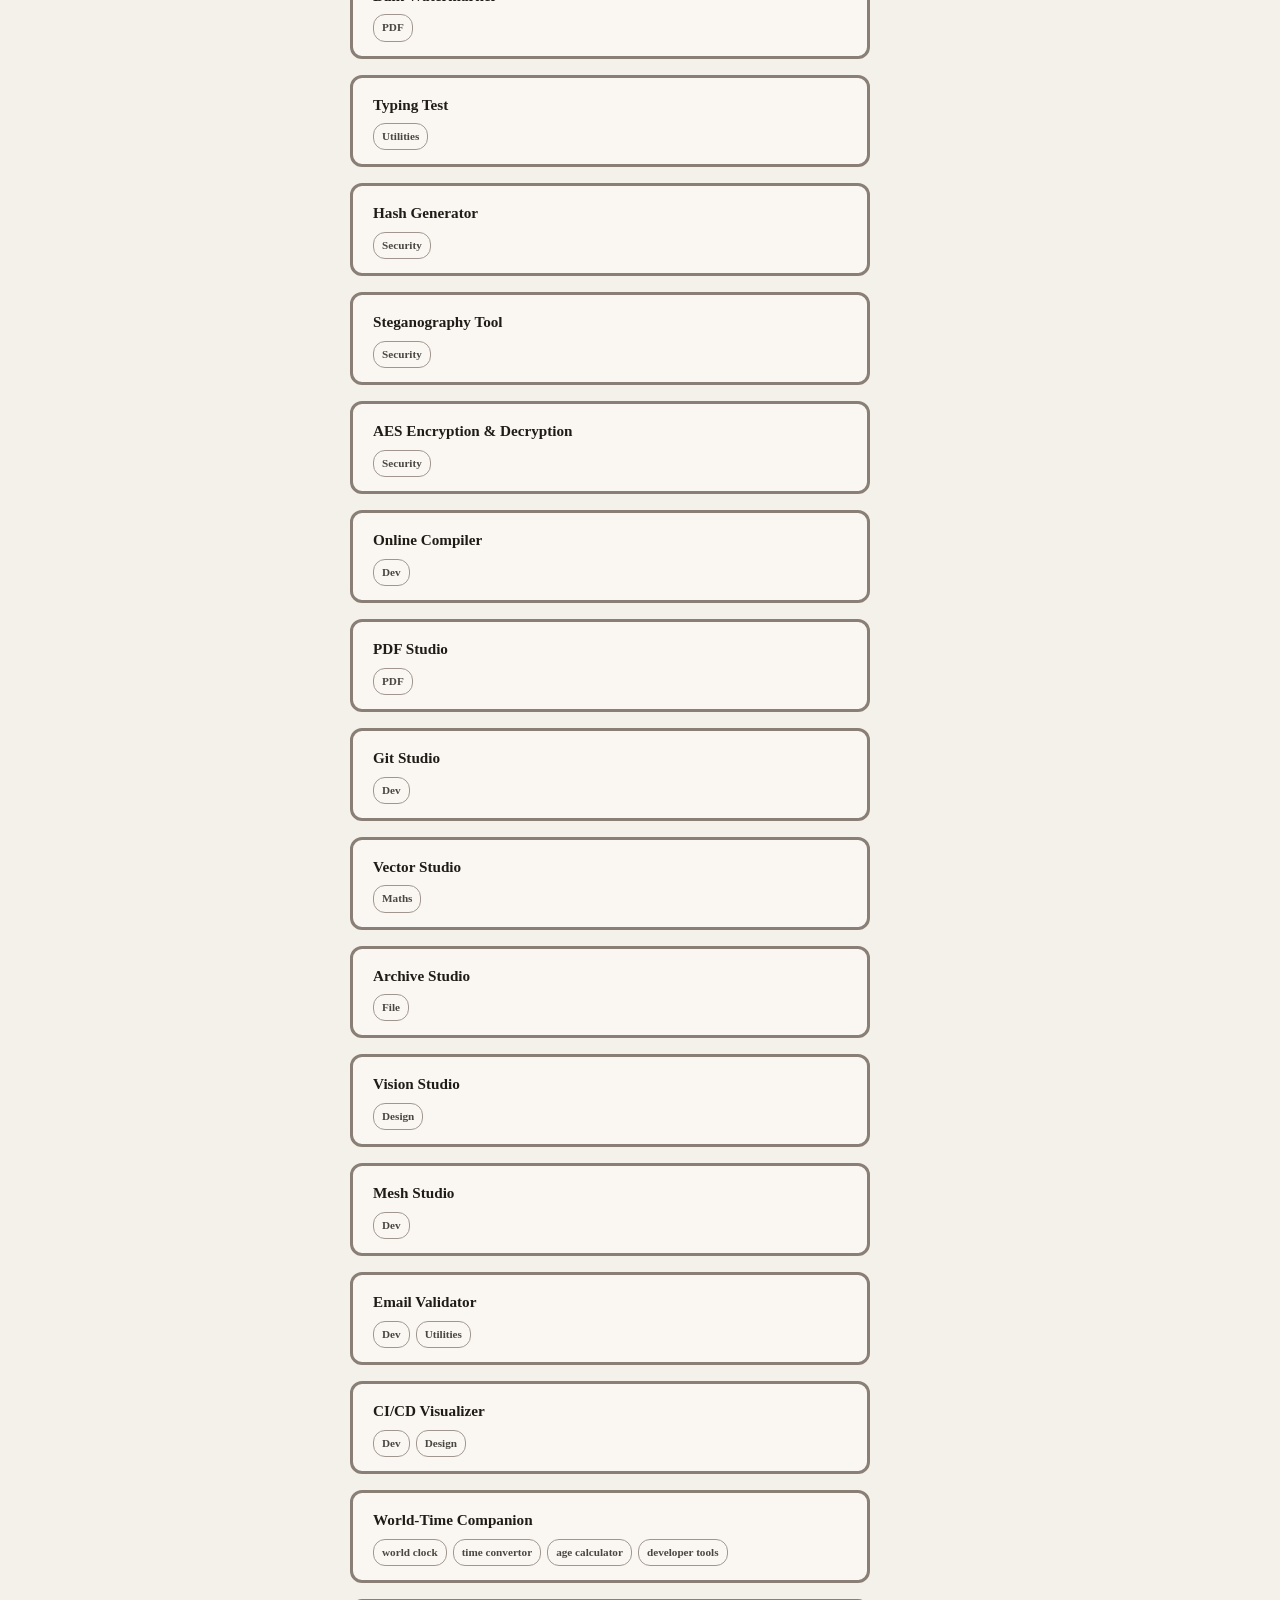
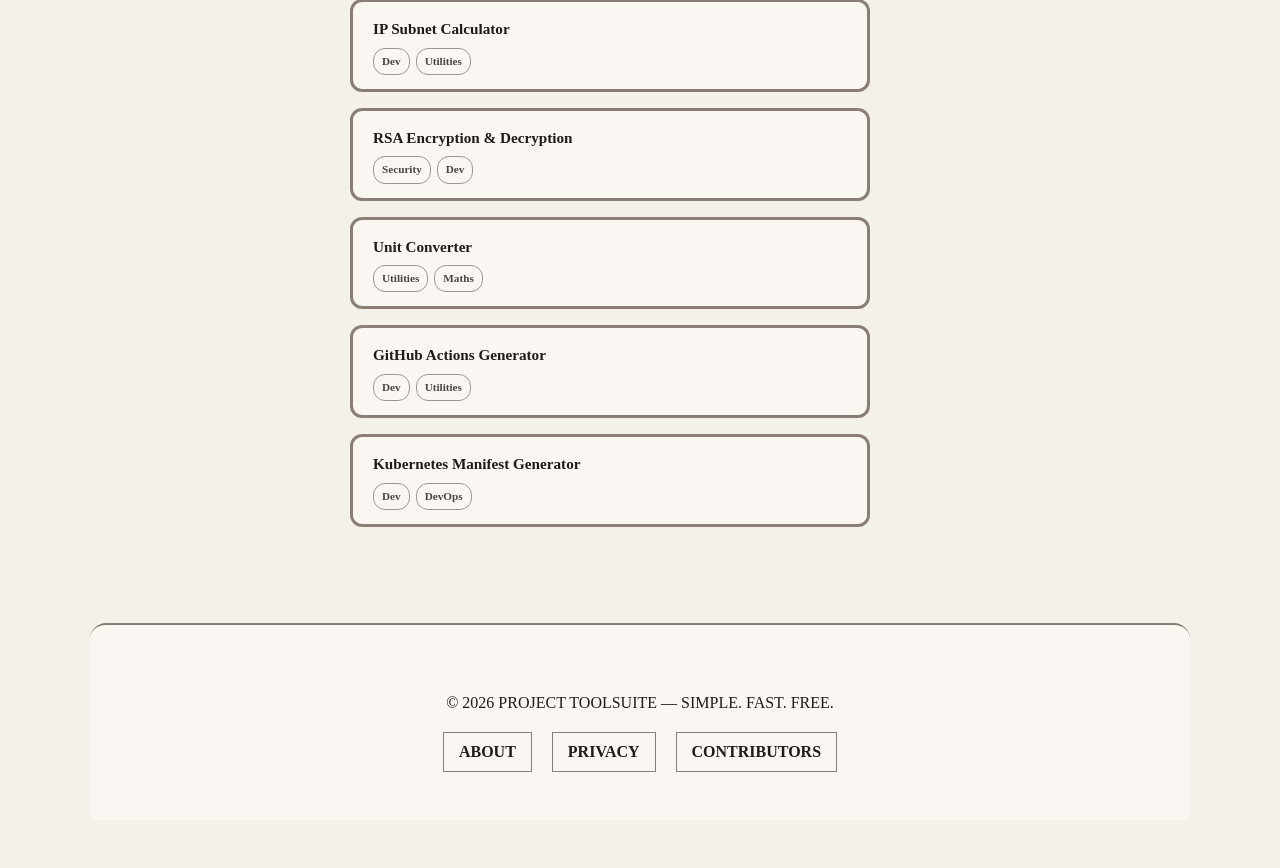
==== commit fc464bcb: "feat: add aria-live region for tool count accessibility" ====
--- a/index.html
+++ b/index.html
@@ -12,10 +12,18 @@
       name="google-site-verification"
       content="rbMDsZDEnPXvV0H4Tf0EHHgfdPQy2doXIuO_JNCV9qM"
     />
+    <link rel="preconnect" href="https://fonts.googleapis.com">
+    <link rel="preconnect" href="https://fonts.gstatic.com" crossorigin>
     <link rel="stylesheet" href="./theme.css" />
+    <link rel="manifest" href="manifest.json">
+
+    <link rel="icon" type="image/x-icon" href="icons/favicon.ico">
+    <link rel="icon" type="image/png" sizes="16x16" href="icons/favicon-16x16.png">
+    <link rel="icon" type="image/png" sizes="32x32" href="icons/favicon-32x32.png">
+
+    <link rel="apple-touch-icon" href="icons/apple-touch-icon.png">
     <style>
       body {
-        font-family: "Courier New", Courier, monospace;
         background: var(--bg);
         color: var(--text);
         line-height: 1.7;
@@ -32,73 +40,6 @@
         padding: 48px 28px;
         background: var(--bg);
         border-radius: 14px;
-      }
-
-      header {
-        border-bottom: 5px solid var(--border);
-        padding-bottom: 28px;
-        margin-bottom: 60px;
-        position: relative;
-      }
-      header {
-        transition:
-          transform 0.25s ease,
-          box-shadow 0.25s ease;
-      }
-
-      header:hover {
-        transform: translateY(-2px);
-      }
-
-      h1 {
-        font-size: 2.6rem;
-        text-transform: uppercase;
-        margin: 0 0 12px;
-        letter-spacing: 0.08em;
-      }
-
-      .dark-mode-toggle {
-        position: absolute;
-        top: 0;
-        right: 0;
-        background: var(--text);
-        color: var(--bg);
-        border: 2px solid var(--border);
-        padding: 10px 24px;
-        font-family: inherit;
-        font-weight: 900;
-        cursor: pointer;
-        text-transform: uppercase;
-        box-shadow: 4px 4px 0px var(--border);
-        transition: transform 0.1s;
-        display: flex;
-        align-items: center;
-        justify-content: center;
-        gap: 8px;
-      }
-
-      .theme-option {
-        display: flex;
-        align-items: center;
-        gap: 6px;
-      }
-
-      .theme-option.hidden {
-        display: none !important;
-      }
-
-      .theme-icon {
-        width: 20px;
-        height: 20px;
-        display: inline-block;
-        vertical-align: middle;
-        stroke: white;
-        fill: none;
-      }
-
-      .dark-mode-toggle:active {
-        transform: translate(2px, 2px);
-        box-shadow: 2px 2px 0px var(--border);
       }
 
       .principle-box {
@@ -646,58 +587,6 @@
           border-width: 1px;
         }
       }
-      .recent-sidebar {
-  background: var(--surface);
-  border-radius: 12px;
-  padding: 1rem;
-  border: 2px solid var(--border);
-  height: fit-content;
-  position: sticky;
-  top: 20px;
-}
-.recent-sidebar h3 {
-  font-size: 1rem;
-  margin-top: 0;
-  margin-bottom: 0.8rem;
-  text-transform: uppercase;
-  border-bottom: 2px solid var(--border);
-  display: inline-block;
-  padding-right: 8px;
-}
-.recent-tools-ul {
-  list-style: none;
-  padding-left: 0;
-  margin: 0;
-}
-.recent-tools-ul li {
-  margin-bottom: 0.6rem;
-}
-.recent-tools-ul a {
-  color: var(--text);
-  text-decoration: none;
-  font-size: 0.9rem;
-  display: block;
-  padding: 4px 0;
-  transition: 0.2s;
-  border-bottom: 1px dotted var(--border);
-}
-.recent-tools-ul a:hover {
-  color: #7c3aed;
-  transform: translateX(4px);
-}
-.recent-placeholder {
-  color: var(--muted);
-  font-style: italic;
-  font-size: 0.85rem;
-  margin: 0;
-}
-/* mobile pe recent sidebar stack ho */
-@media (max-width: 850px) {
-  .recent-sidebar {
-    position: static;
-    margin-top: 20px;
-  }
-}
     </style>
     <script
       defer
@@ -824,15 +713,15 @@
             aria-label="Search tools"
             autofocus
           />
-          <p id="toolCount"></p>
+         <p id="toolCount" role="status" aria-live="polite"></p>
 
           <div class="tools-grid" id="tools-container">
             <!-- Tools will be injected here -->
           </div>
         </main>
 
-        <aside class="recent-sidebar" id="recentSidebar">
-          <h3>📌 Recent Tools</h3>
+        <aside class="-sidebar" id="Sidebar">
+          <h3>Recent Tools</h3>
           <div id="recent-tools-list">
             <p class="recent-placeholder">No recent tools yet</p>
         </div>
@@ -1154,12 +1043,6 @@
 }
 
 function renderTools() {
-  const rawQuery = document.getElementById("toolSearch").value.trim();
-  if (!rawQuery) {
-    // If search is empty, reset tag filter to 'all' and show all tools
-    activeTag = 'all';
-    renderTags(); // refresh tag buttons (updates active class)
-  }
   const normalize = (str) => str.toLowerCase().replace(/\s+/g, "");
   const query = normalize(document.getElementById("toolSearch").value);
   const container = document.getElementById("tools-container");
@@ -1169,8 +1052,10 @@
     const matchesTag = activeTag === "all" || (t.tags && t.tags.includes(activeTag));
     return matchesSearch && matchesTag;
   });
-  document.getElementById("toolCount").textContent =
-    `${filtered.length} tool${filtered.length !== 1 ? "s" : ""} found`;
+
+  // Tool count updates immediately
+  const count = filtered.length;
+  document.getElementById("toolCount").textContent = count === 0 ? "0 tools found" : `${count} tool${count !== 1 ? "s" : ""} found`;
 
   if (query) {
     filtered.sort((a, b) => {
@@ -1206,7 +1091,7 @@
     `
     )
     .join("");
-}   
+}
 
 document.getElementById("toolSearch").oninput = renderTools;
 
@@ -1263,4 +1148,4 @@
     </script>
     <script src="./theme.js"></script>
   </body>
-</html>
+</html>
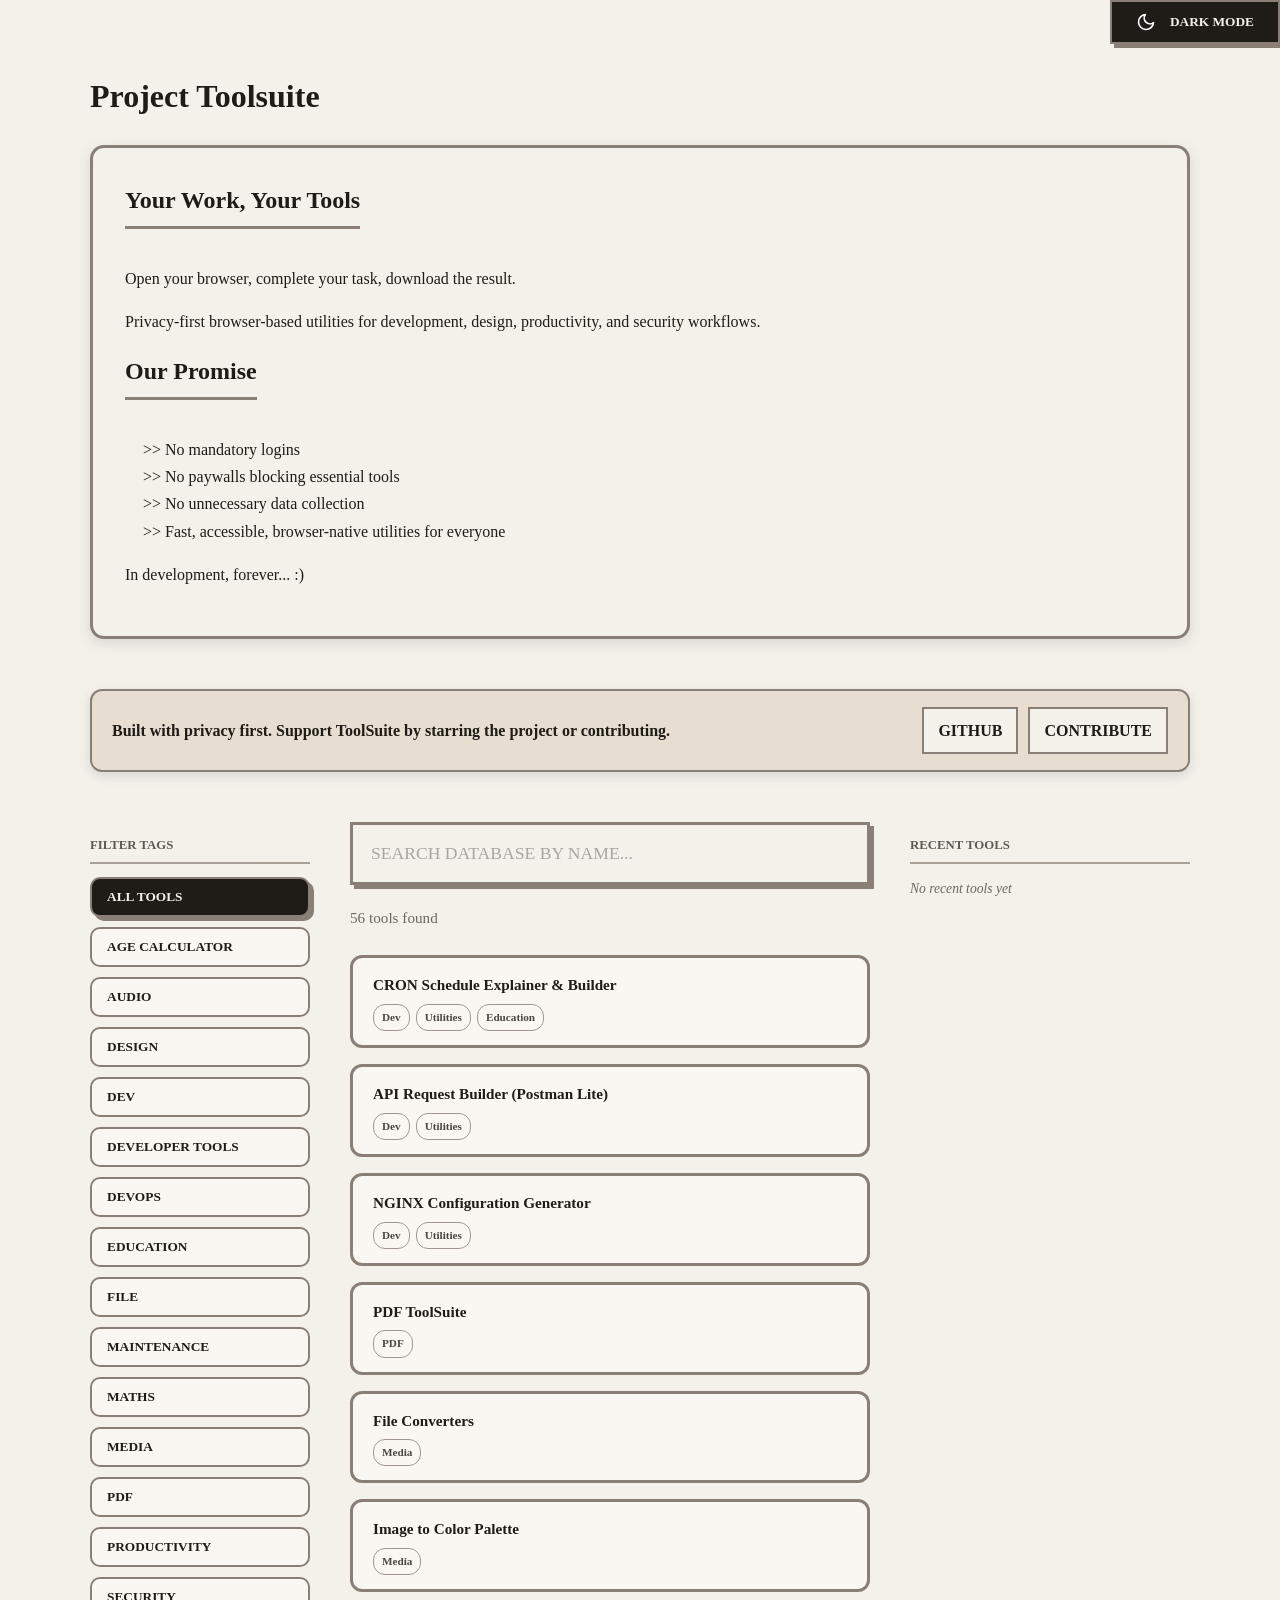
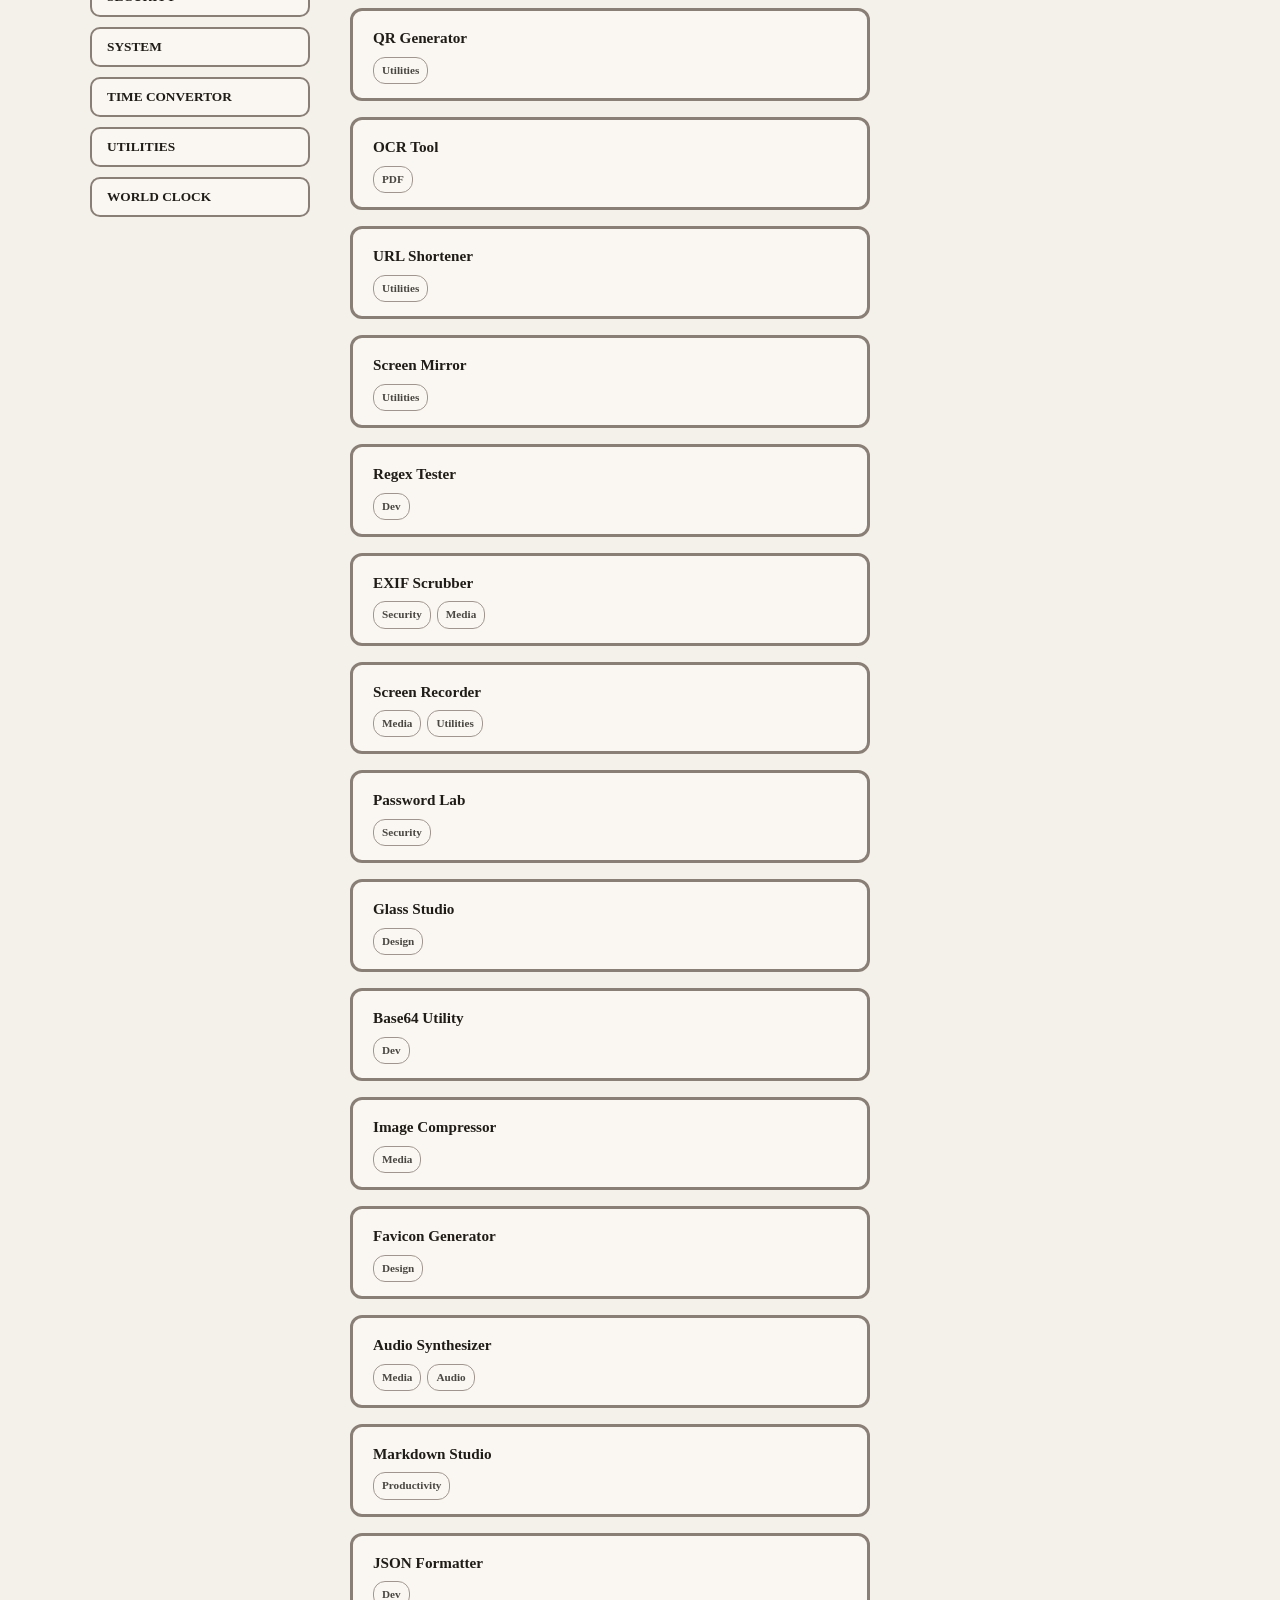
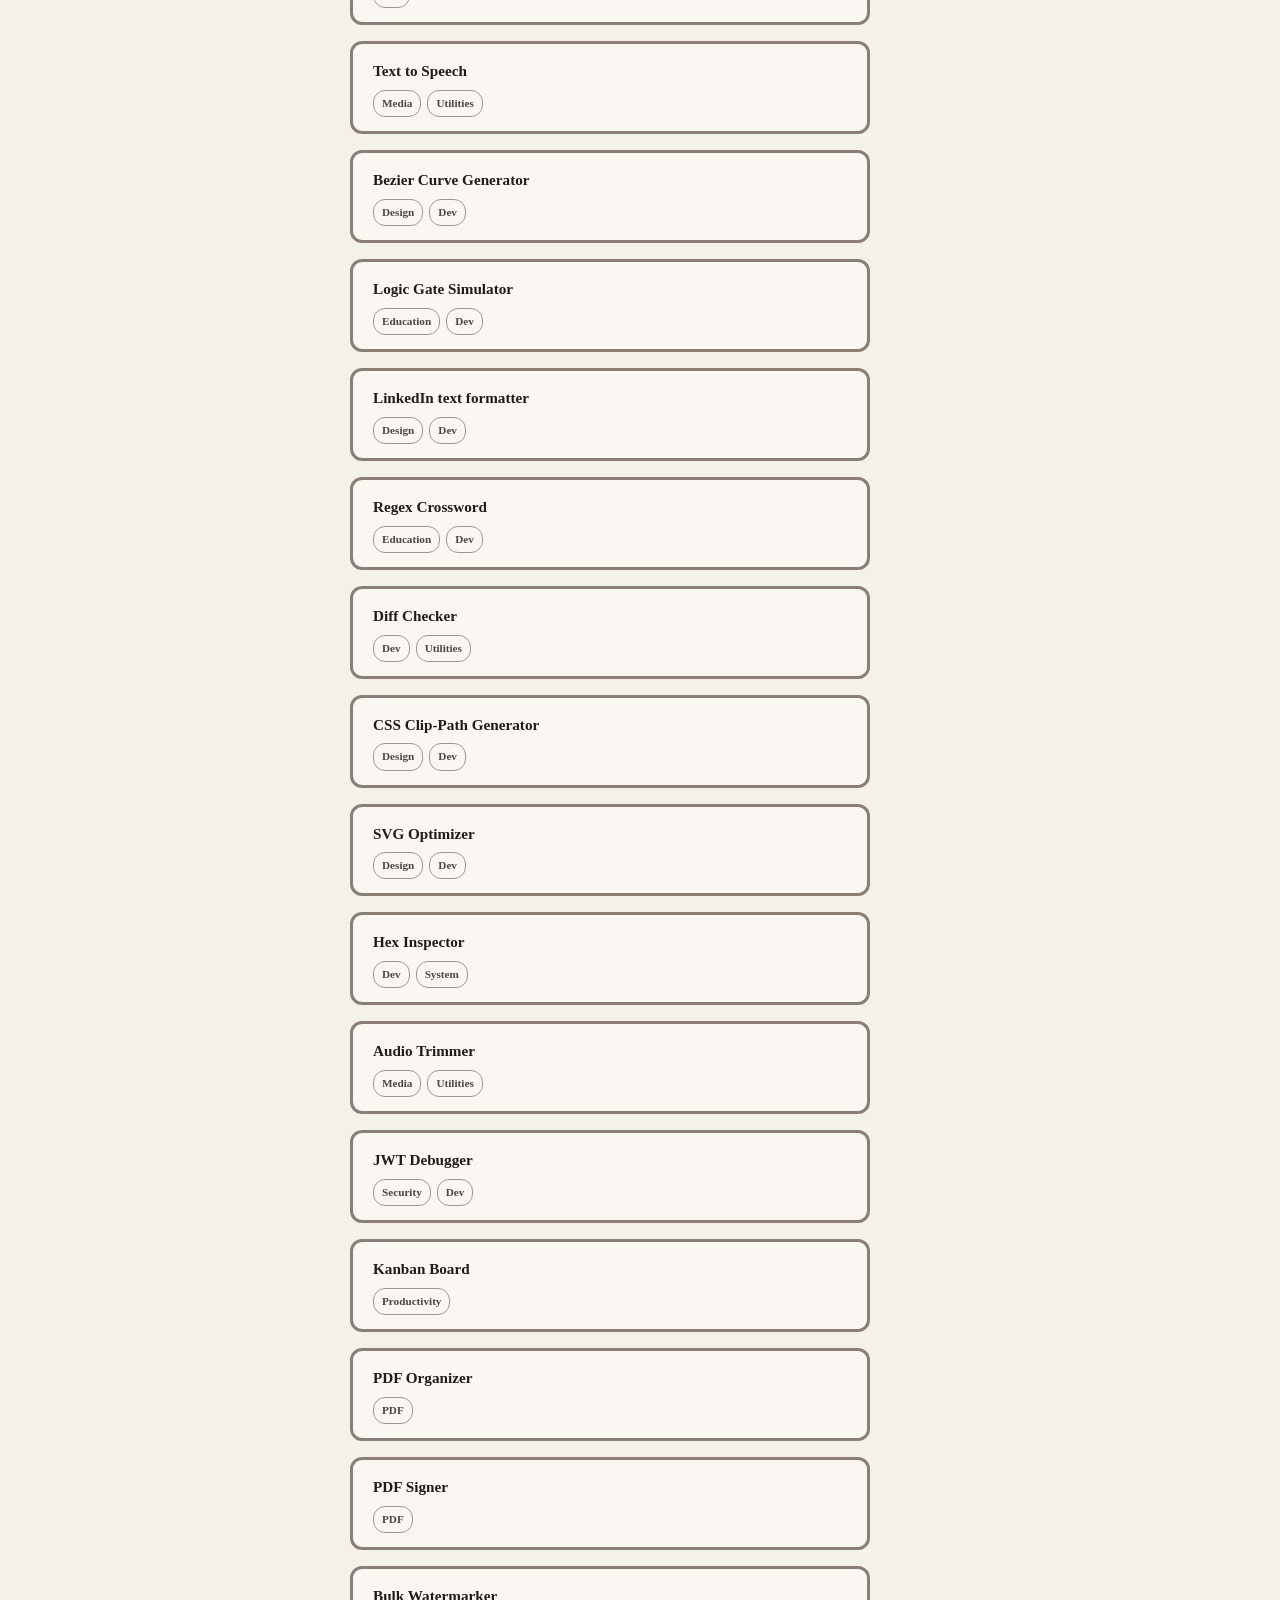
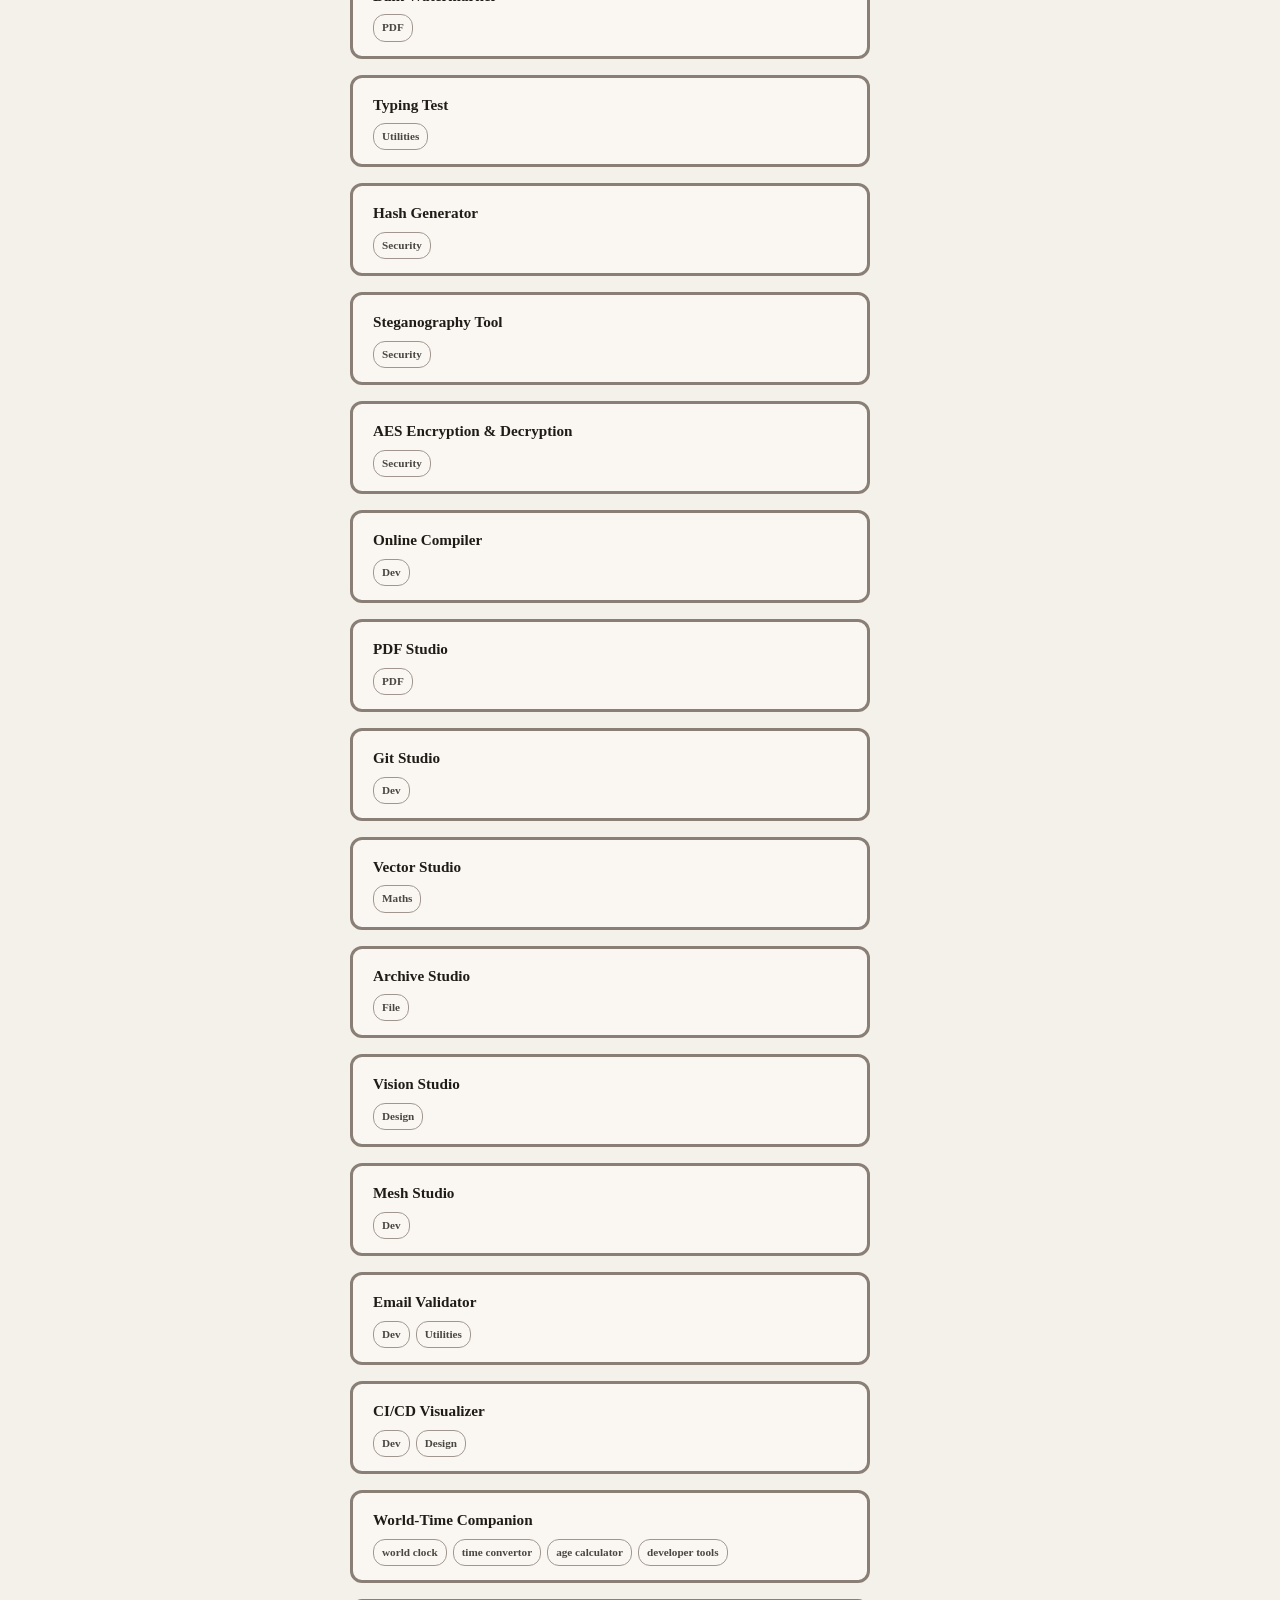
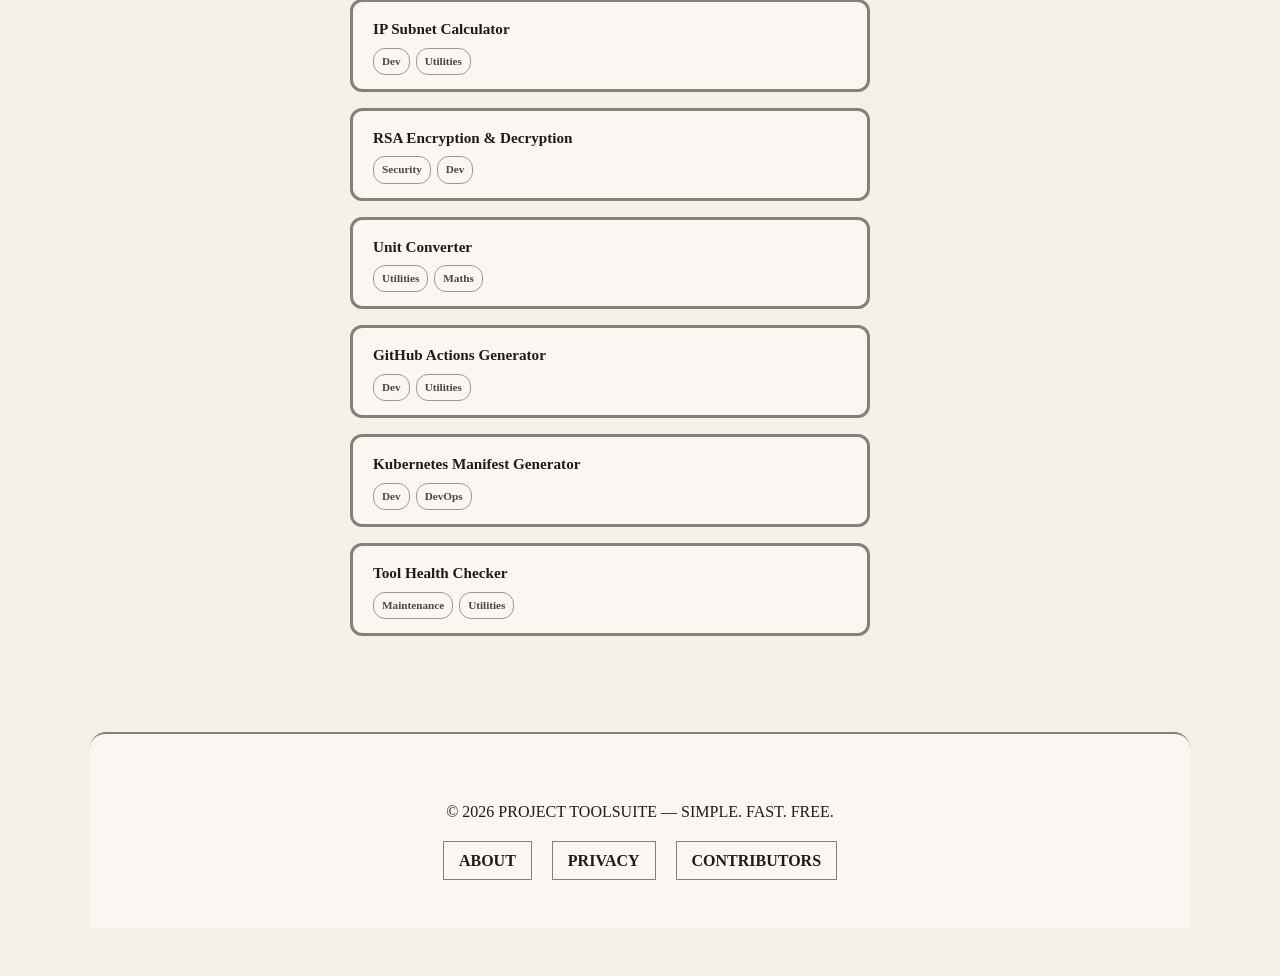
==== commit 3ad49671: "Merge pull request #328 from hashhhh-16/feat/sw-update-offline-fallback feat: improve service worker" ====
--- a/index.html
+++ b/index.html
@@ -1012,6 +1012,11 @@
           tags: ["Dev", "DevOps"],
 
         },
+        {
+          name: "Tool Health Checker",
+          path: "tools/health-checker/health-checker.html",
+          tags: ["Maintenance", "Utilities"],
+        },
       ];
 
       let activeTag = "all";
@@ -1147,5 +1152,37 @@
 }
     </script>
     <script src="./theme.js"></script>
+    <script>
+if ('serviceWorker' in navigator) {
+  window.addEventListener('load', async () => {
+    try {
+      const registration = await navigator.serviceWorker.register('./sw.js');
+
+      registration.addEventListener('updatefound', () => {
+        const newWorker = registration.installing;
+
+        if (!newWorker) return;
+
+        newWorker.addEventListener('statechange', () => {
+          if (
+            newWorker.state === 'installed' &&
+            navigator.serviceWorker.controller
+          ) {
+            const shouldRefresh = confirm(
+              'A new version of Project Toolsuite is available. Refresh now?'
+            );
+
+            if (shouldRefresh) {
+              window.location.reload();
+            }
+          }
+        });
+      });
+    } catch (error) {
+      console.error('Service Worker registration failed:', error);
+    }
+  });
+}
+</script>
   </body>
 </html>
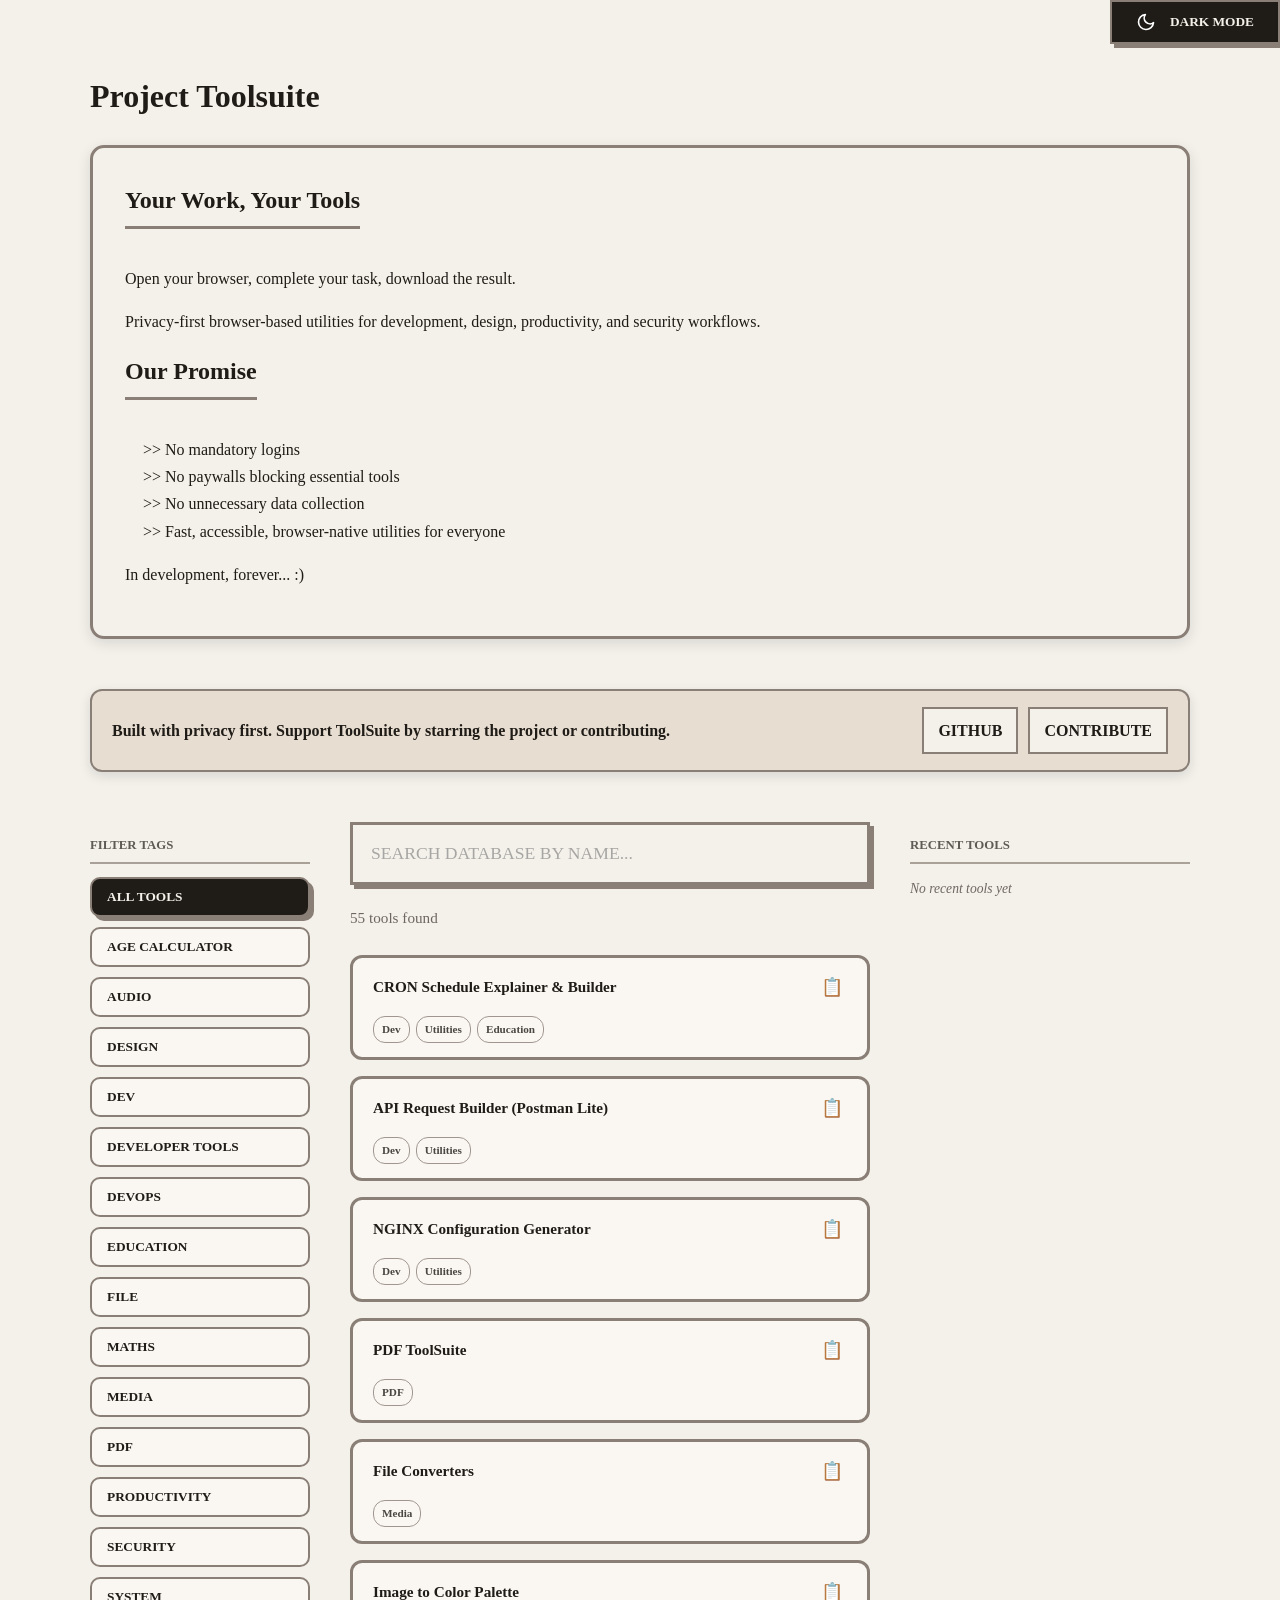
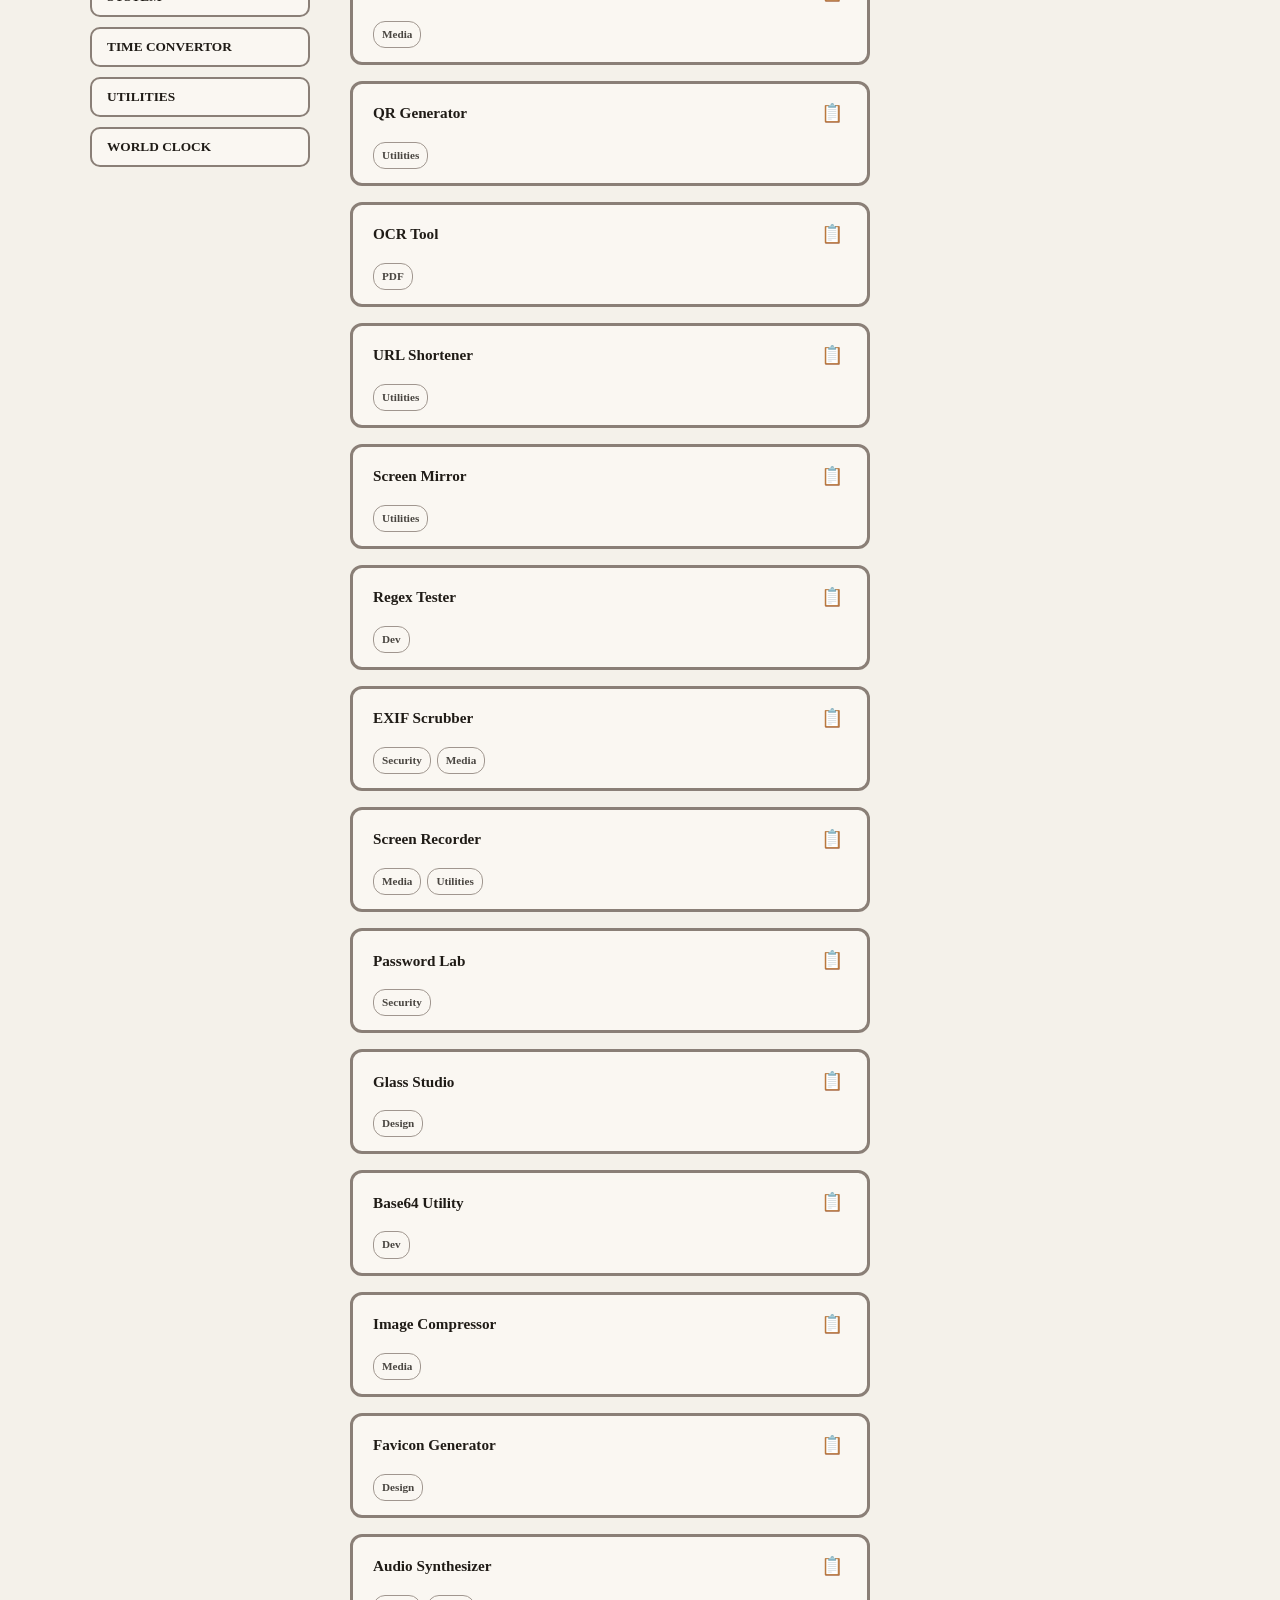
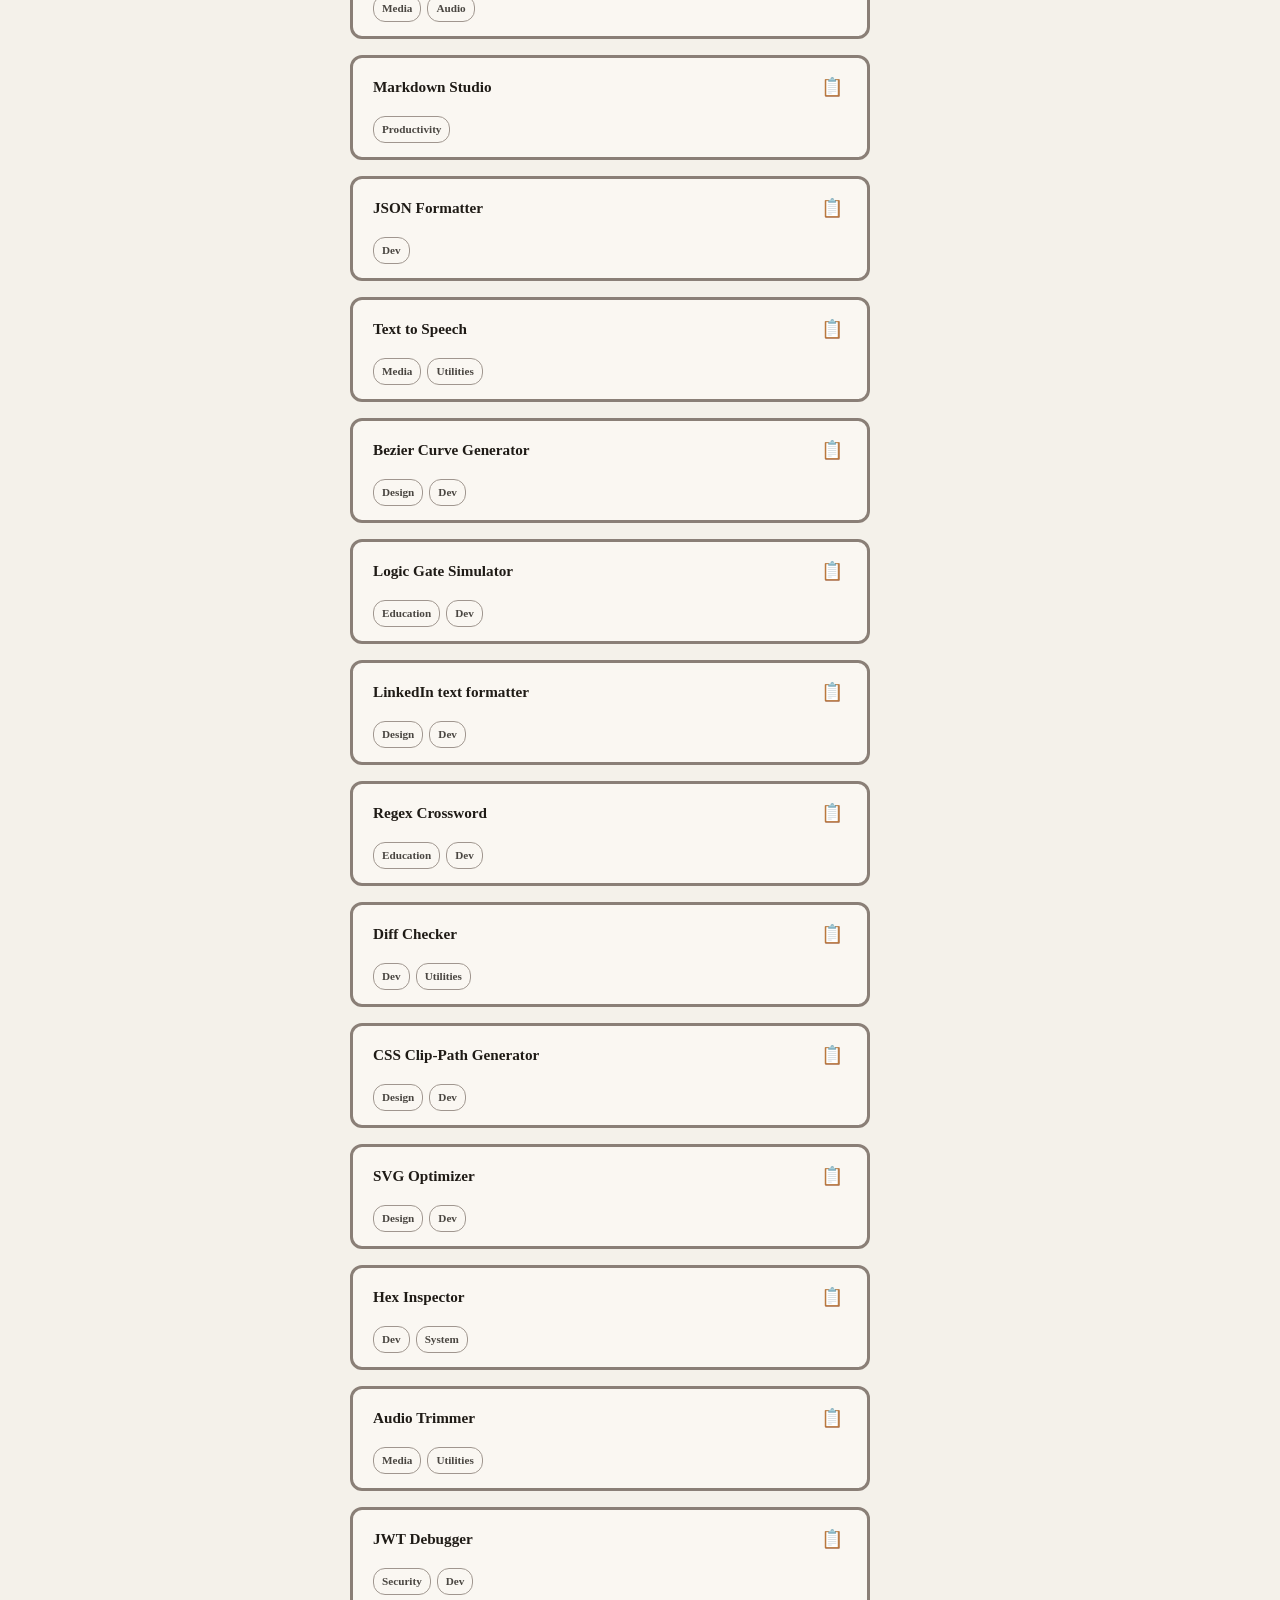
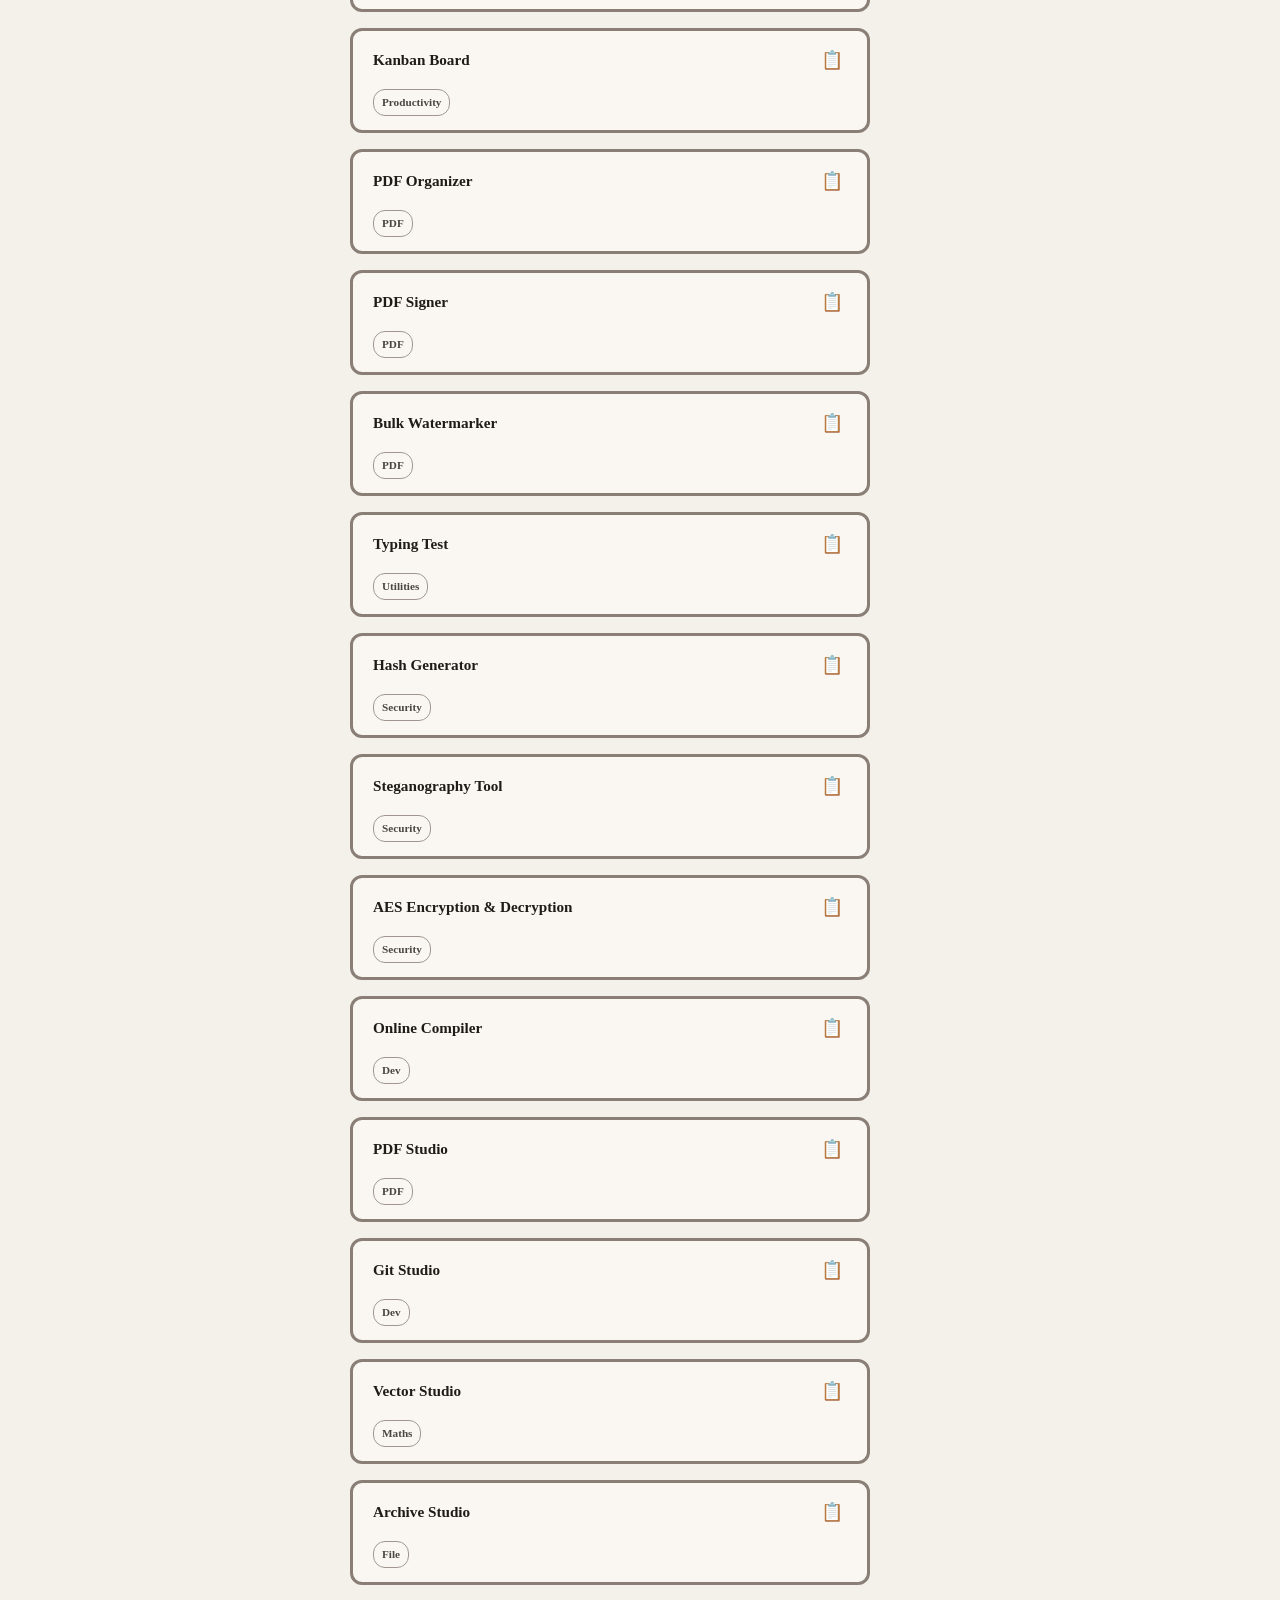
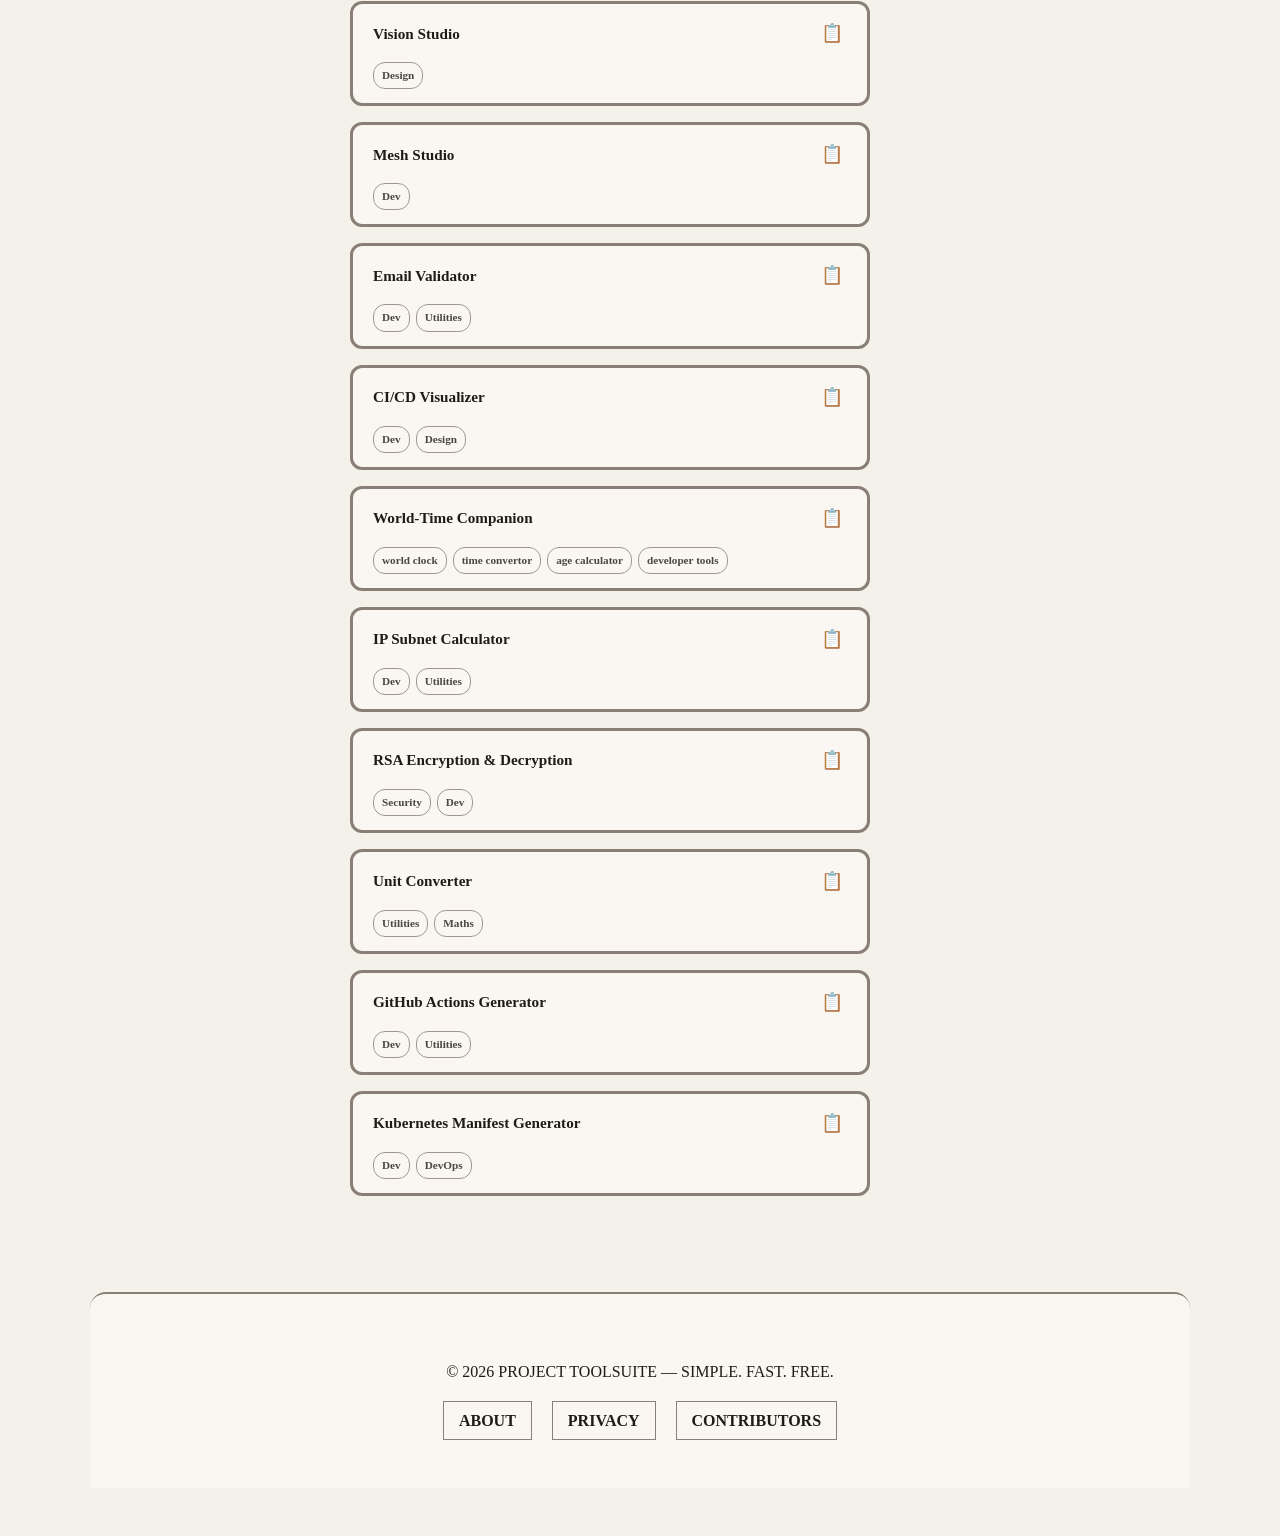
==== commit 6aa2568a: "Add copy link button to tool cards" ====
--- a/index.html
+++ b/index.html
@@ -1,252 +1,314 @@
 <!doctype html>
 <html lang="en">
-  <head>
-    <meta charset="UTF-8" />
-    <meta name="viewport" content="width=device-width, initial-scale=1.0" />
-    <title>Project Toolsuite</title>
-    <meta
-      name="description"
-      content="A collection of fast, minimal, privacy-first tools designed to get work done without friction."
-    />
-    <meta
-      name="google-site-verification"
-      content="rbMDsZDEnPXvV0H4Tf0EHHgfdPQy2doXIuO_JNCV9qM"
-    />
-    <link rel="preconnect" href="https://fonts.googleapis.com">
-    <link rel="preconnect" href="https://fonts.gstatic.com" crossorigin>
-    <link rel="stylesheet" href="./theme.css" />
-    <link rel="manifest" href="manifest.json">
-
-    <link rel="icon" type="image/x-icon" href="icons/favicon.ico">
-    <link rel="icon" type="image/png" sizes="16x16" href="icons/favicon-16x16.png">
-    <link rel="icon" type="image/png" sizes="32x32" href="icons/favicon-32x32.png">
-
-    <link rel="apple-touch-icon" href="icons/apple-touch-icon.png">
-    <style>
-      body {
-        background: var(--bg);
-        color: var(--text);
-        line-height: 1.7;
-        margin: 0;
-        padding: 0;
-        transition:
-          background-color 0.3s,
-          color 0.3s;
-      }
-
-      .container {
-        max-width: 1100px;
-        margin: 0 auto;
-        padding: 48px 28px;
-        background: var(--bg);
-        border-radius: 14px;
-      }
-
-      .principle-box {
-        border: 3px solid var(--border);
-        padding: 32px;
-        margin-bottom: 50px;
-        border-radius: 14px;
-        box-shadow: 0 4px 14px var(--shadow);
-        width: 100%;
-        max-width: none;
-        box-sizing: border-box;
-        transition:
-            transform 0.25s ease,
-            box-shadow 0.25s ease,
-            background 0.25s ease;
-      }
-
-      .principle-box:hover {
-        transform: translateY(-4px);
-        box-shadow: 0 10px 24px var(--shadow);
-        background: var(--surface-2);
-      }
-
-      .principle-box h2 {
-        margin-top: 0;
-        border-bottom: 3px solid var(--border);
-        display: inline-block;
-        padding-bottom: 5px;
-      }
-      .support-box {
-        margin-bottom: 50px;
-      }
-
-      .support-label {
-        font-size: 0.8rem;
-        text-transform: uppercase;
-        opacity: 0.7;
-        margin-bottom: 10px;
-        border-bottom: 2px solid var(--border);
-        padding-bottom: 5px;
-      }
-
-      .mini-cta {
-        border: 2px solid var(--border);
-
-        padding: 16px 20px;
-        background: var(--surface-2);
-        border-radius: 12px;
-        box-shadow: 0 4px 12px var(--shadow);
-        display: flex;
-        justify-content: space-between;
-        align-items: center;
-        gap: 20px;
-        flex-wrap: wrap;
-      }
-
-      .mini-cta {
-        transition:
-          transform 0.25s ease,
-          box-shadow 0.25s ease,
-          background 0.25s ease;
-      }
-
-      .mini-cta:hover {
-        transform: translateY(-4px);
-
-        box-shadow:
-          0 10px 24px var(--shadow);
-
-        background: var(--surface);
-      }
-
-      .mini-cta span {
-        font-weight: bold;
-        flex: 1;
-      }
-
-      .mini-cta-buttons {
-        display: flex;
-        gap: 10px;
-      }
-
-      .mini-cta-buttons a {
-        text-decoration: none;
-        color: var(--text);
-        border: 2px solid var(--border);
-        padding: 8px 14px;
-        font-weight: bold;
-        transition: all 0.2s;
-        background: var(--bg);
-        white-space: nowrap;
-      }
-
-      .mini-cta-buttons a:hover {
-        background: var(--text);
-        color: var(--bg);
-        transform: translate(-2px, -2px);
-        box-shadow: 4px 4px 0px var(--border);
-      }
-      .workspace {
-        display: grid;
-        grid-template-columns: 220px 1fr 280px;
-        gap: 40px;
-      }
-
-      aside h3 {
-        font-size: 0.8rem;
-        text-transform: uppercase;
-        opacity: 0.7;
-        border-bottom: 2px solid var(--border);
-        padding-bottom: 5px;
-      }
-      .tag-list {
-        list-style: none;
-        padding: 0;
-      }
-
-      .tag-item {
-        display: block;
-        width: 100%;
-        text-align: left;
-
-        background: var(--surface);
-
-        border: 2px solid var(--border);
-        border-radius: 10px;
-
-        color: var(--text);
-
-        padding: 10px 15px;
-        margin-bottom: 10px;
-
-        font-family: inherit;
-        font-weight: bold;
-        text-transform: uppercase;
-
-        cursor: pointer;
-
-        transition:
-          transform 0.2s ease,
-          box-shadow 0.2s ease,
-          background-color 0.2s ease;
-      }
-
-      .tag-item:hover {
-        transform: translateY(-2px);
-
-        background: var(--surface-2);
-
-        box-shadow:
-          0 6px 14px var(--shadow);
-      }
-
-      .tag-item.active {
-        background: var(--text);
-        color: var(--bg);
-        box-shadow: 4px 4px 0 var(--border);
-      }
-      #toolSearch {
-        width: 100%;
-        padding: 18px;
-        font-family: inherit;
-        border: 3px solid var(--border);
-        margin-bottom: 30px;
-        font-size: 1.1rem;
-        background: transparent;
-        color: inherit;
-        box-sizing: border-box;
-        transition: box-shadow 0.2s ease;
-      }
-
-      #toolCount {
-        margin: -10px 0 24px;
-        color: var(--muted);
-        font-size: 0.95rem;
-      }
-
-      .tools-grid {
-        display: grid;
-        grid-template-columns: repeat(auto-fill, minmax(280px, 1fr));
-        gap: 16px;
-      }
-
-      .tool-link {
-        display: flex;
-        flex-direction: column;
-        align-items: flex-start;
-        font-size: 0.95rem;
-        min-height: 52px;
-
-        padding: 14px 20px;
-
-        border: 3px solid var(--border);
-        border-radius: 12px;
-
-        text-decoration: none;
-        color: inherit;
-        font-weight: bold;
-
-        background: var(--surface);
-
-        transition:
-          transform 0.25s ease,
-          box-shadow 0.25s ease,
-          background-color 0.25s ease,
-          border-color 0.25s ease;
-      }
+
+<head>
+  <meta charset="UTF-8" />
+  <meta name="viewport" content="width=device-width, initial-scale=1.0" />
+  <title>Project Toolsuite</title>
+  <meta name="description"
+    content="A collection of fast, minimal, privacy-first tools designed to get work done without friction." />
+  <meta name="google-site-verification" content="rbMDsZDEnPXvV0H4Tf0EHHgfdPQy2doXIuO_JNCV9qM" />
+  <link rel="preconnect" href="https://fonts.googleapis.com">
+  <link rel="preconnect" href="https://fonts.gstatic.com" crossorigin>
+  <link rel="stylesheet" href="./theme.css" />
+  <link rel="manifest" href="manifest.json">
+
+  <link rel="icon" type="image/x-icon" href="icons/favicon.ico">
+  <link rel="icon" type="image/png" sizes="16x16" href="icons/favicon-16x16.png">
+  <link rel="icon" type="image/png" sizes="32x32" href="icons/favicon-32x32.png">
+
+  <link rel="apple-touch-icon" href="icons/apple-touch-icon.png">
+  <style>
+    body {
+      background: var(--bg);
+      color: var(--text);
+      line-height: 1.7;
+      margin: 0;
+      padding: 0;
+      transition:
+        background-color 0.3s,
+        color 0.3s;
+    }
+
+    .container {
+      max-width: 1100px;
+      margin: 0 auto;
+      padding: 48px 28px;
+      background: var(--bg);
+      border-radius: 14px;
+    }
+
+    .principle-box {
+      border: 3px solid var(--border);
+      padding: 32px;
+      margin-bottom: 50px;
+      border-radius: 14px;
+      box-shadow: 0 4px 14px var(--shadow);
+      width: 100%;
+      max-width: none;
+      box-sizing: border-box;
+      transition:
+        transform 0.25s ease,
+        box-shadow 0.25s ease,
+        background 0.25s ease;
+    }
+
+    .principle-box:hover {
+      transform: translateY(-4px);
+      box-shadow: 0 10px 24px var(--shadow);
+      background: var(--surface-2);
+    }
+
+    .principle-box h2 {
+      margin-top: 0;
+      border-bottom: 3px solid var(--border);
+      display: inline-block;
+      padding-bottom: 5px;
+    }
+
+    .support-box {
+      margin-bottom: 50px;
+    }
+
+    .support-label {
+      font-size: 0.8rem;
+      text-transform: uppercase;
+      opacity: 0.7;
+      margin-bottom: 10px;
+      border-bottom: 2px solid var(--border);
+      padding-bottom: 5px;
+    }
+
+    .mini-cta {
+      border: 2px solid var(--border);
+
+      padding: 16px 20px;
+      background: var(--surface-2);
+      border-radius: 12px;
+      box-shadow: 0 4px 12px var(--shadow);
+      display: flex;
+      justify-content: space-between;
+      align-items: center;
+      gap: 20px;
+      flex-wrap: wrap;
+    }
+
+    .mini-cta {
+      transition:
+        transform 0.25s ease,
+        box-shadow 0.25s ease,
+        background 0.25s ease;
+    }
+
+    .mini-cta:hover {
+      transform: translateY(-4px);
+
+      box-shadow:
+        0 10px 24px var(--shadow);
+
+      background: var(--surface);
+    }
+
+    .mini-cta span {
+      font-weight: bold;
+      flex: 1;
+    }
+
+    .mini-cta-buttons {
+      display: flex;
+      gap: 10px;
+    }
+
+    .mini-cta-buttons a {
+      text-decoration: none;
+      color: var(--text);
+      border: 2px solid var(--border);
+      padding: 8px 14px;
+      font-weight: bold;
+      transition: all 0.2s;
+      background: var(--bg);
+      white-space: nowrap;
+    }
+
+    .mini-cta-buttons a:hover {
+      background: var(--text);
+      color: var(--bg);
+      transform: translate(-2px, -2px);
+      box-shadow: 4px 4px 0px var(--border);
+    }
+
+    .workspace {
+      display: grid;
+      grid-template-columns: 220px 1fr 280px;
+      gap: 40px;
+    }
+
+    aside h3 {
+      font-size: 0.8rem;
+      text-transform: uppercase;
+      opacity: 0.7;
+      border-bottom: 2px solid var(--border);
+      padding-bottom: 5px;
+    }
+
+    .tag-list {
+      list-style: none;
+      padding: 0;
+    }
+
+    .tag-item {
+      display: block;
+      width: 100%;
+      text-align: left;
+
+      background: var(--surface);
+
+      border: 2px solid var(--border);
+      border-radius: 10px;
+
+      color: var(--text);
+
+      padding: 10px 15px;
+      margin-bottom: 10px;
+
+      font-family: inherit;
+      font-weight: bold;
+      text-transform: uppercase;
+
+      cursor: pointer;
+
+      transition:
+        transform 0.2s ease,
+        box-shadow 0.2s ease,
+        background-color 0.2s ease;
+    }
+
+    .tag-item:hover {
+      transform: translateY(-2px);
+
+      background: var(--surface-2);
+
+      box-shadow:
+        0 6px 14px var(--shadow);
+    }
+
+    .tag-item.active {
+      background: var(--text);
+      color: var(--bg);
+      box-shadow: 4px 4px 0 var(--border);
+    }
+
+    #toolSearch {
+      width: 100%;
+      padding: 18px;
+      font-family: inherit;
+      border: 3px solid var(--border);
+      margin-bottom: 30px;
+      font-size: 1.1rem;
+      background: transparent;
+      color: inherit;
+      box-sizing: border-box;
+      transition: box-shadow 0.2s ease;
+    }
+
+    #toolCount {
+      margin: -10px 0 24px;
+      color: var(--muted);
+      font-size: 0.95rem;
+    }
+
+    .tools-grid {
+      display: grid;
+      grid-template-columns: repeat(auto-fill, minmax(280px, 1fr));
+      gap: 16px;
+    }
+
+    .tool-link {
+      display: flex;
+      flex-direction: column;
+      align-items: flex-start;
+      font-size: 0.95rem;
+      min-height: 52px;
+
+      padding: 14px 20px;
+
+      border: 3px solid var(--border);
+      border-radius: 12px;
+
+      text-decoration: none;
+      color: inherit;
+      font-weight: bold;
+
+      background: var(--surface);
+
+      transition:
+        transform 0.25s ease,
+        box-shadow 0.25s ease,
+        background-color 0.25s ease,
+        border-color 0.25s ease;
+    }
+
+    .tool-header {
+      display: flex;
+      justify-content: space-between;
+      align-items: center;
+      width: 100%;
+      margin-bottom: 8px;
+    }
+
+    .copy-link-btn {
+      background: transparent;
+      border: none;
+      cursor: pointer;
+      font-size: 18px;
+      padding: 4px;
+      color: inherit;
+    }
+
+    .copy-link-btn:hover {
+      transform: scale(1.15);
+    }
+
+    .copy-toast {
+      position: fixed;
+      top: 20px;
+      right: 20px;
+
+      background: #222;
+      color: #fff;
+
+      padding: 12px 18px;
+      border-radius: 10px;
+
+      font-size: 14px;
+      font-weight: 600;
+
+      z-index: 999999;
+
+      box-shadow: 0 8px 20px rgba(0, 0, 0, .25);
+
+      animation: slideIn .25s ease, fadeOut .3s ease 1.7s forwards;
+    }
+
+    @keyframes slideIn {
+      from {
+        opacity: 0;
+        transform: translateX(40px);
+      }
+
+      to {
+        opacity: 1;
+        transform: translateX(0);
+      }
+    }
+
+    @keyframes fadeOut {
+      to {
+        opacity: 0;
+        transform: translateX(40px);
+      }
+    }
+
 
     .tool-link:hover {
       transform: translateY(-5px);
@@ -258,931 +320,923 @@
       box-shadow:
         0 12px 24px var(--shadow);
     }
-      
-      .tool-tags {
-        margin-top: 6px;
-        display: flex;
-        flex-wrap: wrap;
-        gap: 6px;
-     }
-
-     .tag {
+
+    .tool-tags {
+      margin-top: 6px;
+      display: flex;
+      flex-wrap: wrap;
+      gap: 6px;
+    }
+
+    .tag {
       font-size: 0.7rem;
       padding: 3px 8px;
       border: 1px solid var(--border);
       border-radius: 12px;
       opacity: 0.8;
       white-space: nowrap;
-}
-
-      #toolSearch::placeholder {
-        opacity: 0.6;
-      }
-
-      #toolSearch:focus {
-        outline: none;
-        box-shadow: 4px 4px 0 var(--border);
+    }
+
+    #toolSearch::placeholder {
+      opacity: 0.6;
+    }
+
+    #toolSearch:focus {
+      outline: none;
+      box-shadow: 4px 4px 0 var(--border);
+    }
+
+    footer {
+      margin-top: 96px;
+      padding: 48px 0;
+      border-top: 2px solid var(--border);
+      background: var(--surface);
+      border-radius: 16px 16px 0 0;
+      text-align: center;
+    }
+
+    .footer-links {
+      display: flex;
+      justify-content: center;
+      gap: 20px;
+      margin-top: 15px;
+    }
+
+    footer a {
+      color: inherit;
+      text-decoration: none;
+      font-weight: 900;
+      border: 1px solid var(--border);
+      padding: 5px 15px;
+    }
+
+    footer a:hover {
+      background: var(--text);
+      color: var(--bg);
+    }
+
+    @media (max-width: 850px) {
+      .workspace {
+        grid-template-columns: 1fr;
+      }
+
+      .tag-list {
+        display: flex;
+        overflow-x: auto;
+        gap: 10px;
+        padding-bottom: 10px;
+      }
+
+      .tag-item {
+        width: auto;
+        white-space: nowrap;
+      }
+    }
+
+    @media (max-width: 768px) {
+      .container {
+        padding: 32px 20px;
+      }
+
+      h1 {
+        font-size: 2rem;
+        margin-bottom: 20px;
+      }
+
+      header {
+        margin-bottom: 40px;
+        padding-bottom: 20px;
+      }
+
+      .dark-mode-toggle,
+      #installBtn {
+        position: static;
+        width: 100%;
+      }
+
+      .dark-mode-toggle {
+        padding: 12px 16px;
+        font-size: 0.9rem;
+        margin-top: 15px;
+        justify-content: center;
+        box-shadow: 3px 3px 0 var(--border);
+      }
+
+      #installBtn {
+        margin-bottom: 10px !important;
+      }
+
+      .principle-box {
+        border: 2px solid var(--border);
+        padding: 28px 40px;
+        background: var(--surface);
+        max-width: 950px;
+        margin-bottom: 40px;
+        margin: 0 auto 40px;
+        min-height: auto;
+      }
+
+      .principle-box p {
+        margin: 14px 0;
+        line-height: 1.7;
+      }
+
+      .principle-box li {
+        max-width: 70ch;
+      }
+
+      .principle-box h2 {
+        font-size: 1.3rem;
+        margin: 0 0 18px;
+      }
+
+      .mini-cta,
+      .mini-cta-buttons {
+        flex-direction: column;
+      }
+
+      .mini-cta {
+        gap: 15px;
+        padding: 15px;
+      }
+
+      .mini-cta span,
+      .mini-cta-buttons a {
+        text-align: center;
+      }
+
+      .mini-cta-buttons,
+      .mini-cta-buttons a {
+        width: 90%;
+      }
+
+      .workspace {
+        grid-template-columns: 1fr;
+        gap: 20px;
+      }
+
+      .tag-list {
+        display: flex;
+        flex-wrap: wrap;
+        gap: 8px;
+      }
+
+      .tool-link {
+        padding: 14px 20px;
+      }
+
+      aside {
+        margin-bottom: 20px;
+      }
+
+      .tag-item {
+        width: auto;
+        padding: 8px 12px;
+        font-size: 0.85rem;
+        white-space: nowrap;
+      }
+
+      #toolSearch {
+        font-size: 1rem;
+        padding: 14px;
+        margin-bottom: 20px;
+      }
+
+      .tools-grid {
+        grid-template-columns: repeat(auto-fill, minmax(200px, 1fr));
+        gap: 15px;
       }
 
       footer {
-        margin-top: 96px;
-        padding: 48px 0;
-        border-top: 2px solid var(--border);
-        background: var(--surface);
-        border-radius: 16px 16px 0 0;
-        text-align: center;
-      }
+        margin-top: 60px;
+        padding: 30px 0;
+        background: var(--surface-2);
+
+        border-radius: 14px 14px 0 0;
+
+        padding-inline: 20px;
+      }
+
       .footer-links {
-        display: flex;
-        justify-content: center;
-        gap: 20px;
-        margin-top: 15px;
-      }
+        flex-wrap: wrap;
+        gap: 10px;
+      }
+
       footer a {
-        color: inherit;
-        text-decoration: none;
-        font-weight: 900;
-        border: 1px solid var(--border);
-        padding: 5px 15px;
-      }
-      footer a:hover {
+        font-size: 0.9rem;
+        padding: 4px 10px;
+      }
+    }
+
+    @media (max-width: 480px) {
+      .container {
+        padding: 16px 12px;
+      }
+
+      h1 {
+        font-size: 1.6rem;
+        margin-bottom: 15px;
+        letter-spacing: 0.02em;
+      }
+
+      header {
+        margin-bottom: 30px;
+        padding-bottom: 15px;
+        border-width: 3px;
+      }
+
+      .dark-mode-toggle {
+        position: static;
+        z-index: 2;
         background: var(--text);
         color: var(--bg);
-      }
-
-      @media (max-width: 850px) {
-        .workspace {
-          grid-template-columns: 1fr;
+        border: 2px solid var(--border);
+        padding: 10px 24px;
+        font-family: inherit;
+        font-weight: 900;
+        cursor: pointer;
+        text-transform: uppercase;
+        box-shadow: 4px 4px 0px var(--border);
+        transition: transform 0.1s;
+        display: flex;
+        align-items: center;
+        justify-content: center;
+        gap: 8px;
+      }
+
+      .theme-option {
+        display: flex;
+        align-items: center;
+        gap: 6px;
+      }
+
+      .theme-option {
+        gap: 4px;
+      }
+
+      .theme-icon {
+        width: 16px;
+        height: 16px;
+      }
+
+      .principle-box {
+        padding: 16px;
+        margin-bottom: 30px;
+      }
+
+      .principle-box h2 {
+        font-size: 1.1rem;
+        border-width: 2px;
+      }
+
+      .principle-box p {
+        font-size: 0.95rem;
+        line-height: 1.6;
+        margin: 8px 0;
+      }
+
+      .support-box {
+        margin-bottom: 30px;
+      }
+
+      .mini-cta {
+        padding: 12px;
+        gap: 12px;
+        border-width: 2px;
+      }
+
+      .mini-cta span {
+        font-size: 0.9rem;
+      }
+
+      .mini-cta-buttons a {
+        font-size: 0.8rem;
+        padding: 8px 12px;
+      }
+
+      aside h3 {
+        font-size: 0.7rem;
+        margin-bottom: 8px;
+      }
+
+      .tag-item {
+        padding: 6px 10px;
+        font-size: 0.75rem;
+        margin-bottom: 6px;
+        border-width: 2px;
+      }
+
+      #toolSearch {
+        font-size: 0.95rem;
+        padding: 12px;
+        margin-bottom: 15px;
+        border-width: 2px;
+      }
+
+      .tools-grid {
+        grid-template-columns: repeat(auto-fill, minmax(140px, 1fr));
+        gap: 10px;
+      }
+
+
+      footer {
+        margin-top: 40px;
+        padding: 20px 0;
+      }
+
+      footer p {
+        font-size: 0.85rem;
+        margin-bottom: 10px;
+      }
+
+      .footer-links {
+        gap: 6px;
+      }
+
+      footer a {
+        font-size: 0.75rem;
+        padding: 3px 8px;
+        border-width: 1px;
+      }
+
+
+
+      .tool-link {
+        cursor: pointer;
+      }
+    }
+  </style>
+  <script defer src="https://cloud.umami.is/script.js" data-website-id="e2150d65-a009-409f-b3bd-b11afccb3a13"></script>
+  <script async src="https://pagead2.googlesyndication.com/pagead/js/adsbygoogle.js?client=ca-pub-6760380500809289"
+    crossorigin="anonymous"></script>
+</head>
+
+<body>
+  <!-- Loading Spinner Overlay -->
+  <div id="loadingOverlay" class="loading-overlay" style="display: none;">
+    <div class="spinner"></div>
+    <p>Loading tool...</p>
+  </div>
+  <div class="container">
+    <header>
+      <h1>Project Toolsuite</h1>
+      <button id="installBtn" class="dark-mode-toggle" style="right: 180px; display: none">
+        INSTALL APP
+      </button>
+      <button class="dark-mode-toggle" onclick="toggleTheme()" id="themeBtn">
+        <span class="theme-option dark-mode-option hidden">
+          <svg class="theme-icon-dark sun-icon" width="20" height="20" viewBox="0 0 24 24" fill="none" stroke="black"
+            stroke-width="2" stroke-linecap="round" stroke-linejoin="round">
+            <circle cx="12" cy="12" r="5"></circle>
+            <line x1="12" y1="1" x2="12" y2="3"></line>
+            <line x1="12" y1="21" x2="12" y2="23"></line>
+            <line x1="4.22" y1="4.22" x2="5.64" y2="5.64"></line>
+            <line x1="18.36" y1="18.36" x2="19.78" y2="19.78"></line>
+            <line x1="1" y1="12" x2="3" y2="12"></line>
+            <line x1="21" y1="12" x2="23" y2="12"></line>
+            <line x1="4.22" y1="19.78" x2="5.64" y2="18.36"></line>
+            <line x1="18.36" y1="5.64" x2="19.78" y2="4.22"></line>
+          </svg>
+          LIGHT MODE
+        </span>
+        <span class="theme-option light-mode-option">
+          <svg class="theme-icon moon-icon" width="20" height="20" viewBox="0 0 24 24" fill="none" stroke="white"
+            stroke-width="2" stroke-linecap="round" stroke-linejoin="round">
+            <path d="M21 12.79A9 9 0 1 1 11.21 3 7 7 0 0 0 21 12.79z"></path>
+          </svg>
+          DARK MODE
+        </span>
+      </button>
+    </header>
+
+    <section class="principle-box">
+      <h2>Your Work, Your Tools</h2>
+
+      <p>Open your browser, complete your task, download the result.</p>
+
+      <p>
+        Privacy-first browser-based utilities for development, design,
+        productivity, and security workflows.
+      </p>
+
+      <h2>Our Promise</h2>
+      <ul style="list-style: &quot;>> &quot;">
+        <li>No mandatory logins</li>
+        <li>No paywalls blocking essential tools</li>
+        <li>No unnecessary data collection</li>
+        <li>Fast, accessible, browser-native utilities for everyone</li>
+      </ul>
+      <p>In development, forever... :)</p>
+    </section>
+    <section class="support-box">
+      <div class="mini-cta">
+        <span>
+          Built with privacy first. Support ToolSuite by starring the project
+          or contributing.
+        </span>
+
+        <div class="mini-cta-buttons">
+          <a href="https://github.com/Winter262005/Project-Toolsuite" target="_blank">
+            GITHUB
+          </a>
+
+          <a href="contributers.html"> CONTRIBUTE </a>
+        </div>
+      </div>
+    </section>
+    <div class="workspace">
+      <aside>
+        <h3>Filter Tags</h3>
+        <div id="tag-container" class="tag-list">
+          <!-- Tags will be injected here -->
+        </div>
+      </aside>
+
+      <main>
+        <input type="text" id="toolSearch" placeholder="SEARCH DATABASE BY NAME..." aria-label="Search tools"
+          autofocus />
+        <p id="toolCount"></p>
+
+        <div class="tools-grid" id="tools-container">
+          <!-- Tools will be injected here -->
+        </div>
+      </main>
+
+      <aside class="-sidebar" id="Sidebar">
+        <h3>Recent Tools</h3>
+        <div id="recent-tools-list">
+          <p class="recent-placeholder">No recent tools yet</p>
+        </div>
+      </aside>
+    </div>
+
+    <footer>
+      <p>© 2026 PROJECT TOOLSUITE — SIMPLE. FAST. FREE.</p>
+      <div class="footer-links">
+        <a href="#">ABOUT</a>
+        <a href="privacy.html">PRIVACY</a>
+        <a href="contributers.html">CONTRIBUTORS</a>
+      </div>
+    </footer>
+  </div>
+
+  <script>
+    const tools = [
+      {
+        name: "CRON Schedule Explainer & Builder",
+        path: "tools/cron-explainer/cron.html",
+        tags: ["Dev", "Utilities", "Education"],
+      },
+      {
+        name: "API Request Builder (Postman Lite)",
+        path: "tools/api-client/api-client.html",
+        tags: ["Dev", "Utilities"],
+      },
+      {
+        name: "NGINX Configuration Generator",
+        path: "tools/nginx-generator/nginx-generator.html",
+        tags: ["Dev", "Utilities"],
+      },
+      {
+        name: "PDF ToolSuite",
+        path: "tools/pdf merger/pdf-merger.html",
+        tags: ["PDF"],
+      },
+      {
+        name: "File Converters",
+        path: "tools/file converters/converter.html",
+        tags: ["Media"],
+      },
+      {
+        name: "Image to Color Palette",
+        path: "tools/color palette extractor/palette.html",
+        tags: ["Media"],
+      },
+      {
+        name: "QR Generator",
+        path: "tools/qr generator/qr-generator.html",
+        tags: ["Utilities"],
+      },
+      { name: "OCR Tool", path: "tools/ocr/ocr.html", tags: ["PDF"] },
+      {
+        name: "URL Shortener",
+        path: "tools/url shortener/shortener.html",
+        tags: ["Utilities"],
+      },
+      {
+        name: "Screen Mirror",
+        path: "tools/screen mirror/mirror.html",
+        tags: ["Utilities"],
+      },
+      {
+        name: "Regex Tester",
+        path: "tools/regex-tester/regex.html",
+        tags: ["Dev"],
+      },
+      {
+        name: "EXIF Scrubber",
+        path: "tools/exif scrubber/scrubber.html",
+        tags: ["Security", "Media"],
+      },
+      {
+        name: "Screen Recorder",
+        path: "tools/screen recorder/recorder.html",
+        tags: ["Media", "Utilities"],
+      },
+      {
+        name: "Password Lab",
+        path: "tools/password lab/password-tester.html",
+        tags: ["Security"],
+      },
+      {
+        name: "Glass Studio",
+        path: "tools/glass studio/glass-studio.html",
+        tags: ["Design"],
+      },
+      {
+        name: "Base64 Utility",
+        path: "tools/base64/base64.html",
+        tags: ["Dev"],
+      },
+      {
+        name: "Image Compressor",
+        path: "tools/image compressor/image-compressor.html",
+        tags: ["Media"],
+      },
+      {
+        name: "Favicon Generator",
+        path: "tools/favicon generator/favicon-generator.html",
+        tags: ["Design"],
+      },
+      {
+        name: "Audio Synthesizer",
+        path: "tools/synth-sequencer/synth.html",
+        tags: ["Media", "Audio"],
+      },
+      {
+        name: "Markdown Studio",
+        path: "tools/markdown-editor/editor.html",
+        tags: ["Productivity"],
+      },
+      {
+        name: "JSON Formatter",
+        path: "tools/json-formatter/json-formatter.html",
+        tags: ["Dev"],
+      },
+      {
+        name: "Text to Speech",
+        path: "tools/text-to-speech/tts.html",
+        tags: ["Media", "Utilities"],
+      },
+      {
+        name: "Bezier Curve Generator",
+        path: "tools/bezier-generator/bezier.html",
+        tags: ["Design", "Dev"],
+      },
+      {
+        name: "Logic Gate Simulator",
+        path: "tools/logic-simulator/logic.html",
+        tags: ["Education", "Dev"],
+      },
+      {
+        name: "LinkedIn text formatter",
+        path: "tools/linkedin-text-formatter/formatter.html",
+        tags: ["Design", "Dev"],
+      },
+      {
+        name: "Regex Crossword",
+        path: "tools/regex-crossword/regex-crossword.html",
+        tags: ["Education", "Dev"],
+      },
+      {
+        name: "Diff Checker",
+        path: "tools/diff-checker/diff.html",
+        tags: ["Dev", "Utilities"],
+      },
+      {
+        name: "CSS Clip-Path Generator",
+        path: "tools/clip-path-generator/clip-path.html",
+        tags: ["Design", "Dev"],
+      },
+      {
+        name: "SVG Optimizer",
+        path: "tools/svg-optimizer/svg-optimizer.html",
+        tags: ["Design", "Dev"],
+      },
+      {
+        name: "Hex Inspector",
+        path: "tools/hex-inspector/hex.html",
+        tags: ["Dev", "System"],
+      },
+      {
+        name: "Audio Trimmer",
+        path: "tools/audio-trimmer/audio-trimmer.html",
+        tags: ["Media", "Utilities"],
+      },
+      {
+        name: "JWT Debugger",
+        path: "tools/jwt-debugger/jwt-debugger.html",
+        tags: ["Security", "Dev"],
+      },
+      {
+        name: "Kanban Board",
+        path: "tools/kanban-board/kanban.html",
+        tags: ["Productivity"],
+      },
+      {
+        name: "PDF Organizer",
+        path: "tools/pdf-organizer/pdf-organizer.html",
+        tags: ["PDF"],
+      },
+      {
+        name: "PDF Signer",
+        path: "tools/pdf-signer/pdf-signer.html",
+        tags: ["PDF"],
+      },
+      {
+        name: "Bulk Watermarker",
+        path: "tools/bulk watermarker/bulkwatermarker.html",
+        tags: ["PDF"],
+      },
+      {
+        name: "Typing Test",
+        path: "tools/typing-test/typing-test.html",
+        tags: ["Utilities"],
+      },
+      {
+        name: "Hash Generator",
+        path: "tools/hash generator/hash-generator.html",
+        tags: ["Security"],
+      },
+      {
+        name: "Steganography Tool",
+        path: "tools/steganography/stego.html",
+        tags: ["Security"],
+      },
+      {
+        name: "AES Encryption & Decryption",
+        path: "tools/aes-encryption-decryption/aes.html",
+        tags: ["Security"],
+      },
+      {
+        name: "Online Compiler",
+        path: "tools/compiler/compiler.html",
+        tags: ["Dev"],
+      },
+      {
+        name: "PDF Studio",
+        path: "tools/pdf-toolkit/pdf_studio.html",
+        tags: ["PDF"],
+      },
+      {
+        name: "Git Studio",
+        path: "tools/git-studio/git_studio.html",
+        tags: ["Dev"],
+      },
+      {
+        name: "Vector Studio",
+        path: "tools/vector-studio/vector_studio.html",
+        tags: ["Maths"],
+      },
+      {
+        name: "Archive Studio",
+        path: "tools/archive-studio/archive_studio.html",
+        tags: ["File"],
+      },
+      {
+        name: "Vision Studio",
+        path: "tools/vision-studio/vision_core.html",
+        tags: ["Design"],
+      },
+      {
+        name: "Mesh Studio",
+        path: "tools/mesh-studio/mesh_core.html",
+        tags: ["Dev"],
+      },
+      {
+        name: "Email Validator",
+        path: "tools/email-validator/email-validator.html",
+        tags: ["Dev", "Utilities"],
+      },
+      {
+        name: "CI/CD Visualizer",
+        path: "tools/cicd-visualizer/cicd-visualizer.html",
+        tags: ["Dev", "Design"],
+      },
+      {
+        name: "World-Time Companion",
+        path: "tools/world-time/world-time.html",
+        tags: ["world clock", "time convertor", "age calculator", "developer tools"],
+      },
+      {
+        name: "IP Subnet Calculator",
+        path: "tools/ip-subnet-calculator/index.html",
+        tags: ["Dev", "Utilities"],
+      },
+      {
+        name: "RSA Encryption & Decryption",
+        path: "tools/rsa-encryption-decryption/rsa.html",
+        tags: ["Security", "Dev"],
+      },
+      {
+        name: "Unit Converter",
+        path: "tools/unit-converter/unit-converter.html",
+        tags: ["Utilities", "Maths"],
+      },
+      {
+        name: "GitHub Actions Generator",
+        path: "tools/github-actions-generator/github-actions-generator.html",
+        tags: ["Dev", "Utilities"],
+      },
+      {
+        name: "Kubernetes Manifest Generator",
+        path: "tools/kubernetes-manifest-generator/kubernetes-manifest-generator.html",
+        tags: ["Dev", "DevOps"],
+
+      },
+    ];
+
+    let activeTag = "all";
+
+    function renderTags() {
+      const tagBox = document.getElementById("tag-container");
+      const uniqueTags = [
+        "all",
+        ...new Set(tools.flatMap((t) => t.tags)),
+      ].sort((a, b) => {
+        if (a === "all") return -1;
+        if (b === "all") return 1;
+        return a.localeCompare(b);
+      });
+
+      tagBox.innerHTML = "";
+      uniqueTags.forEach((tag) => {
+        const btn = document.createElement("button");
+        btn.className = "tag-item";
+        btn.classList.toggle("active", activeTag === tag);
+        btn.textContent = tag === "all" ? "All Tools" : tag;
+        btn.onclick = () => {
+          activeTag = tag;
+          renderTags();
+          renderTools();
+        };
+        tagBox.appendChild(btn);
+      });
+    }
+
+    function renderTools() {
+      const normalize = (str) => str.toLowerCase().replace(/\s+/g, "");
+      const query = normalize(document.getElementById("toolSearch").value);
+      const container = document.getElementById("tools-container");
+
+      const filtered = tools.filter((t) => {
+        const matchesSearch = normalize(t.name).includes(query);
+        const matchesTag = activeTag === "all" || (t.tags && t.tags.includes(activeTag));
+        return matchesSearch && matchesTag;
+      });
+
+      // Tool count updates immediately
+      const count = filtered.length;
+      document.getElementById("toolCount").textContent = count === 0 ? "0 tools found" : `${count} tool${count !== 1 ? "s" : ""} found`;
+
+      if (query) {
+        filtered.sort((a, b) => {
+          const aName = a.name.toLowerCase();
+          const bName = b.name.toLowerCase();
+          const aStarts = aName.startsWith(query);
+          const bStarts = bName.startsWith(query);
+          if (aStarts !== bStarts) return aStarts ? -1 : 1;
+          const aWord = aName.includes(" " + query);
+          const bWord = bName.includes(" " + query);
+          if (aWord !== bWord) return aWord ? -1 : 1;
+          const aIndex = aName.indexOf(query);
+          const bIndex = bName.indexOf(query);
+          if (aIndex !== bIndex) return aIndex - bIndex;
+          return aName.localeCompare(bName);
+        });
+      }
+
+      if (filtered.length === 0) {
+        container.innerHTML = `<p style="grid-column: 1/-1; opacity: 0.5;">No tools found matching your criteria.</p>`;
+        return;
+      }
+
+      container.innerHTML = filtered.map(t => `
+<div class="tool-link" onclick="openTool('${t.path}')">
+
+    <div class="tool-header">
+
+        <span>${t.name}</span>
+
+        <button
+            class="copy-link-btn"
+            onclick="event.stopPropagation(); copyToolLink('${t.path}')">
+            📋
+        </button>
+
+    </div>
+
+    <div class="tool-tags">
+        ${t.tags.map(tag => `<span class="tag">${tag}</span>`).join("")}
+    </div>
+
+</div>
+`).join("");
+    }
+
+
+    function showToast(message) {
+
+      const toast = document.createElement("div");
+
+      toast.className = "copy-toast";
+      toast.textContent = message;
+
+      document.body.appendChild(toast);
+
+      setTimeout(() => {
+        toast.remove();
+      }, 2000);
+    }
+    function openTool(path) {
+      document.getElementById("loadingOverlay").style.display = "flex";
+      window.location.href = path;
+    }
+
+    async function copyToolLink(path) {
+
+      const fullUrl = `${window.location.origin}/${path}`;
+
+      try {
+
+        await navigator.clipboard.writeText(fullUrl);
+
+        showToast("✅ Link copied!");
+
+      } catch (err) {
+
+        showToast("❌ Failed to copy");
+
+        console.error(err);
+
+      }
+
+    }
+
+    document.getElementById("toolSearch").oninput = renderTools;
+
+    // Initial Execution
+    renderTags();
+    renderTools();
+
+    let deferredPrompt;
+    const installBtn = document.getElementById("installBtn");
+
+    window.addEventListener("beforeinstallprompt", (e) => {
+      e.preventDefault();
+      deferredPrompt = e;
+      installBtn.style.display = "block";
+    });
+
+    installBtn.addEventListener("click", (e) => {
+      installBtn.style.display = "none";
+      deferredPrompt.prompt();
+      deferredPrompt.userChoice.then((choiceResult) => {
+        deferredPrompt = null;
+      });
+    });
+
+    // Loading Spinner on tool navigation
+    function initSpinner() {
+      const overlay = document.getElementById('loadingOverlay');
+      if (!overlay) return;
+
+      function showSpinner() {
+        overlay.style.display = 'flex';
+        setTimeout(() => {
+          if (overlay.style.display === 'flex') overlay.style.display = 'none';
+        }, 30000);
+      }
+
+      document.addEventListener('click', function (e) {
+        const toolLink = e.target.closest('.tool-link, .tool-card a, a[href*="tools/"]');
+        if (!toolLink) return;
+        // Only exclude tag filters and footer links – recent tools should also show spinner
+        if (toolLink.closest('.tag-list, .footer-links')) return;
+        let href = toolLink.getAttribute('href');
+        if (href && !href.startsWith('#') && !href.startsWith('javascript:')) {
+          showSpinner();
         }
-        .tag-list {
-          display: flex;
-          overflow-x: auto;
-          gap: 10px;
-          padding-bottom: 10px;
-        }
-        .tag-item {
-          width: auto;
-          white-space: nowrap;
-        }
-      }
-      @media (max-width: 768px) {
-        .container {
-          padding: 32px 20px;
-        }
-
-        h1 {
-          font-size: 2rem;
-          margin-bottom: 20px;
-        }
-
-        header {
-          margin-bottom: 40px;
-          padding-bottom: 20px;
-        }
-
-        .dark-mode-toggle,
-        #installBtn {
-          position: static;
-          width: 100%;
-        }
-
-        .dark-mode-toggle {
-          padding: 12px 16px;
-          font-size: 0.9rem;
-          margin-top: 15px;
-          justify-content: center;
-          box-shadow: 3px 3px 0 var(--border);
-        }
-
-        #installBtn {
-          margin-bottom: 10px !important;
-        }
-
-        .principle-box {
-          border: 2px solid var(--border);
-          padding: 28px 40px;
-          background: var(--surface);
-          max-width: 950px;
-          margin-bottom: 40px;
-          margin: 0 auto 40px;
-          min-height: auto;
-        }
-        .principle-box p {
-          margin: 14px 0;
-          line-height: 1.7;
-        }
-        .principle-box li {
-          max-width: 70ch;
-        }
-
-        .principle-box h2 {
-          font-size: 1.3rem;
-          margin: 0 0 18px;
-        }
-
-        .mini-cta,
-        .mini-cta-buttons {
-          flex-direction: column;
-        }
-
-        .mini-cta {
-          gap: 15px;
-          padding: 15px;
-        }
-
-        .mini-cta span,
-        .mini-cta-buttons a {
-          text-align: center;
-        }
-
-        .mini-cta-buttons,
-        .mini-cta-buttons a {
-          width: 90%;
-        }
-
-        .workspace {
-          grid-template-columns: 1fr;
-          gap: 20px;
-        }
-
-        .tag-list {
-          display: flex;
-          flex-wrap: wrap;
-          gap: 8px;
-        }
-        .tool-link {
-          padding: 14px 20px;
-        }
-
-        aside {
-          margin-bottom: 20px;
-        }
-
-        .tag-item {
-          width: auto;
-          padding: 8px 12px;
-          font-size: 0.85rem;
-          white-space: nowrap;
-        }
-
-        #toolSearch {
-          font-size: 1rem;
-          padding: 14px;
-          margin-bottom: 20px;
-        }
-
-        .tools-grid {
-          grid-template-columns: repeat(auto-fill, minmax(200px, 1fr));
-          gap: 15px;
-        }
-
-        footer {
-          margin-top: 60px;
-          padding: 30px 0;
-          background: var(--surface-2);
-
-          border-radius: 14px 14px 0 0;
-
-          padding-inline: 20px;
-        }
-
-        .footer-links {
-          flex-wrap: wrap;
-          gap: 10px;
-        }
-
-        footer a {
-          font-size: 0.9rem;
-          padding: 4px 10px;
-        }
-      }
-      @media (max-width: 480px) {
-        .container {
-          padding: 16px 12px;
-        }
-
-        h1 {
-          font-size: 1.6rem;
-          margin-bottom: 15px;
-          letter-spacing: 0.02em;
-        }
-
-        header {
-          margin-bottom: 30px;
-          padding-bottom: 15px;
-          border-width: 3px;
-        }
-
-        .dark-mode-toggle {
-            position: static;
-            z-index: 2;
-            background: var(--text);
-            color: var(--bg);
-            border: 2px solid var(--border);
-            padding: 10px 24px;
-            font-family: inherit;
-            font-weight: 900;
-            cursor: pointer;
-            text-transform: uppercase;
-            box-shadow: 4px 4px 0px var(--border);
-            transition: transform 0.1s;
-            display: flex;
-            align-items: center;
-            justify-content: center;
-            gap: 8px;
-        }
-        
-        .theme-option {
-            display: flex;
-            align-items: center;
-            gap: 6px;
-        }
-
-        .theme-option {
-          gap: 4px;
-        }
-
-        .theme-icon {
-          width: 16px;
-          height: 16px;
-        }
-
-        .principle-box {
-          padding: 16px;
-          margin-bottom: 30px;
-        }
-
-        .principle-box h2 {
-          font-size: 1.1rem;
-          border-width: 2px;
-        }
-
-        .principle-box p {
-          font-size: 0.95rem;
-          line-height: 1.6;
-          margin: 8px 0;
-        }
-
-        .support-box {
-          margin-bottom: 30px;
-        }
-
-        .mini-cta {
-          padding: 12px;
-          gap: 12px;
-          border-width: 2px;
-        }
-
-        .mini-cta span {
-          font-size: 0.9rem;
-        }
-
-        .mini-cta-buttons a {
-          font-size: 0.8rem;
-          padding: 8px 12px;
-        }
-
-        aside h3 {
-          font-size: 0.7rem;
-          margin-bottom: 8px;
-        }
-
-        .tag-item {
-          padding: 6px 10px;
-          font-size: 0.75rem;
-          margin-bottom: 6px;
-          border-width: 2px;
-        }
-
-        #toolSearch {
-          font-size: 0.95rem;
-          padding: 12px;
-          margin-bottom: 15px;
-          border-width: 2px;
-        }
-
-        .tools-grid {
-          grid-template-columns: repeat(auto-fill, minmax(140px, 1fr));
-          gap: 10px;
-        }
-
-
-        footer {
-          margin-top: 40px;
-          padding: 20px 0;
-        }
-
-        footer p {
-          font-size: 0.85rem;
-          margin-bottom: 10px;
-        }
-
-        .footer-links {
-          gap: 6px;
-        }
-
-        footer a {
-          font-size: 0.75rem;
-          padding: 3px 8px;
-          border-width: 1px;
-        }
-      }
-    </style>
-    <script
-      defer
-      src="https://cloud.umami.is/script.js"
-      data-website-id="e2150d65-a009-409f-b3bd-b11afccb3a13"
-    ></script>
-    <script
-      async
-      src="https://pagead2.googlesyndication.com/pagead/js/adsbygoogle.js?client=ca-pub-6760380500809289"
-      crossorigin="anonymous"
-    ></script>
-  </head>
-  <body>
-    <!-- Loading Spinner Overlay -->
-<div id="loadingOverlay" class="loading-overlay" style="display: none;">
-  <div class="spinner"></div>
-  <p>Loading tool...</p>
-</div>
-    <div class="container">
-      <header>
-        <h1>Project Toolsuite</h1>
-        <button
-          id="installBtn"
-          class="dark-mode-toggle"
-          style="right: 180px; display: none"
-        >
-          INSTALL APP
-        </button>
-        <button class="dark-mode-toggle" onclick="toggleTheme()" id="themeBtn">
-          <span class="theme-option dark-mode-option hidden">
-            <svg
-              class="theme-icon-dark sun-icon"
-              width="20"
-              height="20"
-              viewBox="0 0 24 24"
-              fill="none"
-              stroke="black"
-              stroke-width="2"
-              stroke-linecap="round"
-              stroke-linejoin="round"
-            >
-              <circle cx="12" cy="12" r="5"></circle>
-              <line x1="12" y1="1" x2="12" y2="3"></line>
-              <line x1="12" y1="21" x2="12" y2="23"></line>
-              <line x1="4.22" y1="4.22" x2="5.64" y2="5.64"></line>
-              <line x1="18.36" y1="18.36" x2="19.78" y2="19.78"></line>
-              <line x1="1" y1="12" x2="3" y2="12"></line>
-              <line x1="21" y1="12" x2="23" y2="12"></line>
-              <line x1="4.22" y1="19.78" x2="5.64" y2="18.36"></line>
-              <line x1="18.36" y1="5.64" x2="19.78" y2="4.22"></line>
-            </svg>
-            LIGHT MODE
-          </span>
-          <span class="theme-option light-mode-option">
-            <svg
-              class="theme-icon moon-icon"
-              width="20"
-              height="20"
-              viewBox="0 0 24 24"
-              fill="none"
-              stroke="white"
-              stroke-width="2"
-              stroke-linecap="round"
-              stroke-linejoin="round"
-            >
-              <path d="M21 12.79A9 9 0 1 1 11.21 3 7 7 0 0 0 21 12.79z"></path>
-            </svg>
-            DARK MODE
-          </span>
-        </button>
-      </header>
-
-      <section class="principle-box">
-        <h2>Your Work, Your Tools</h2>
-
-        <p>Open your browser, complete your task, download the result.</p>
-
-        <p>
-          Privacy-first browser-based utilities for development, design,
-          productivity, and security workflows.
-        </p>
-
-        <h2>Our Promise</h2>
-        <ul style="list-style: &quot;>> &quot;">
-          <li>No mandatory logins</li>
-          <li>No paywalls blocking essential tools</li>
-          <li>No unnecessary data collection</li>
-          <li>Fast, accessible, browser-native utilities for everyone</li>
-        </ul>
-        <p>In development, forever... :)</p>
-      </section>
-      <section class="support-box">
-        <div class="mini-cta">
-          <span>
-            Built with privacy first. Support ToolSuite by starring the project
-            or contributing.
-          </span>
-
-          <div class="mini-cta-buttons">
-            <a
-              href="https://github.com/Winter262005/Project-Toolsuite"
-              target="_blank"
-            >
-              GITHUB
-            </a>
-
-            <a href="contributers.html"> CONTRIBUTE </a>
-          </div>
-        </div>
-      </section>
-      <div class="workspace">
-        <aside>
-          <h3>Filter Tags</h3>
-          <div id="tag-container" class="tag-list">
-            <!-- Tags will be injected here -->
-          </div>
-        </aside>
-
-        <main>
-          <input
-            type="text"
-            id="toolSearch"
-            placeholder="SEARCH DATABASE BY NAME..."
-            aria-label="Search tools"
-            autofocus
-          />
-         <p id="toolCount" role="status" aria-live="polite"></p>
-
-          <div class="tools-grid" id="tools-container">
-            <!-- Tools will be injected here -->
-          </div>
-        </main>
-
-        <aside class="-sidebar" id="Sidebar">
-          <h3>Recent Tools</h3>
-          <div id="recent-tools-list">
-            <p class="recent-placeholder">No recent tools yet</p>
-        </div>
-        </aside>
-      </div>
-
-      <footer>
-        <p>© 2026 PROJECT TOOLSUITE — SIMPLE. FAST. FREE.</p>
-        <div class="footer-links">
-          <a href="#">ABOUT</a>
-          <a href="privacy.html">PRIVACY</a>
-          <a href="contributers.html">CONTRIBUTORS</a>
-        </div>
-      </footer>
-    </div>
-
-    <script>
-      const tools = [
-        {
-          name: "CRON Schedule Explainer & Builder",
-          path: "tools/cron-explainer/cron.html",
-          tags: ["Dev", "Utilities", "Education"],
-        },
-        {
-          name: "API Request Builder (Postman Lite)",
-          path: "tools/api-client/api-client.html",
-          tags: ["Dev", "Utilities"],
-        },
-        {
-          name: "NGINX Configuration Generator",
-          path: "tools/nginx-generator/nginx-generator.html",
-          tags: ["Dev", "Utilities"],
-        },
-        {
-          name: "PDF ToolSuite",
-          path: "tools/pdf merger/pdf-merger.html",
-          tags: ["PDF"],
-        },
-        {
-          name: "File Converters",
-          path: "tools/file converters/converter.html",
-          tags: ["Media"],
-        },
-        {
-          name: "Image to Color Palette",
-          path: "tools/color palette extractor/palette.html",
-          tags: ["Media"],
-        },
-        {
-          name: "QR Generator",
-          path: "tools/qr generator/qr-generator.html",
-          tags: ["Utilities"],
-        },
-        { name: "OCR Tool", path: "tools/ocr/ocr.html", tags: ["PDF"] },
-        {
-          name: "URL Shortener",
-          path: "tools/url shortener/shortener.html",
-          tags: ["Utilities"],
-        },
-        {
-          name: "Screen Mirror",
-          path: "tools/screen mirror/mirror.html",
-          tags: ["Utilities"],
-        },
-        {
-          name: "Regex Tester",
-          path: "tools/regex-tester/regex.html",
-          tags: ["Dev"],
-        },
-        {
-          name: "EXIF Scrubber",
-          path: "tools/exif scrubber/scrubber.html",
-          tags: ["Security", "Media"],
-        },
-        {
-          name: "Screen Recorder",
-          path: "tools/screen recorder/recorder.html",
-          tags: ["Media", "Utilities"],
-        },
-        {
-          name: "Password Lab",
-          path: "tools/password lab/password-tester.html",
-          tags: ["Security"],
-        },
-        {
-          name: "Glass Studio",
-          path: "tools/glass studio/glass-studio.html",
-          tags: ["Design"],
-        },
-        {
-          name: "Base64 Utility",
-          path: "tools/base64/base64.html",
-          tags: ["Dev"],
-        },
-        {
-          name: "Image Compressor",
-          path: "tools/image compressor/image-compressor.html",
-          tags: ["Media"],
-        },
-        {
-          name: "Favicon Generator",
-          path: "tools/favicon generator/favicon-generator.html",
-          tags: ["Design"],
-        },
-        {
-          name: "Audio Synthesizer",
-          path: "tools/synth-sequencer/synth.html",
-          tags: ["Media", "Audio"],
-        },
-        {
-          name: "Markdown Studio",
-          path: "tools/markdown-editor/editor.html",
-          tags: ["Productivity"],
-        },
-        {
-          name: "JSON Formatter",
-          path: "tools/json-formatter/json-formatter.html",
-          tags: ["Dev"],
-        },
-        {
-          name: "Text to Speech",
-          path: "tools/text-to-speech/tts.html",
-          tags: ["Media", "Utilities"],
-        },
-        {
-          name: "Bezier Curve Generator",
-          path: "tools/bezier-generator/bezier.html",
-          tags: ["Design", "Dev"],
-        },
-        {
-          name: "Logic Gate Simulator",
-          path: "tools/logic-simulator/logic.html",
-          tags: ["Education", "Dev"],
-        },
-        {
-          name: "LinkedIn text formatter",
-          path: "tools/linkedin-text-formatter/formatter.html",
-          tags: ["Design", "Dev"],
-        },
-        {
-          name: "Regex Crossword",
-          path: "tools/regex-crossword/regex-crossword.html",
-          tags: ["Education", "Dev"],
-        },
-        {
-          name: "Diff Checker",
-          path: "tools/diff-checker/diff.html",
-          tags: ["Dev", "Utilities"],
-        },
-        {
-          name: "CSS Clip-Path Generator",
-          path: "tools/clip-path-generator/clip-path.html",
-          tags: ["Design", "Dev"],
-        },
-        {
-          name: "SVG Optimizer",
-          path: "tools/svg-optimizer/svg-optimizer.html",
-          tags: ["Design", "Dev"],
-        },
-        {
-          name: "Hex Inspector",
-          path: "tools/hex-inspector/hex.html",
-          tags: ["Dev", "System"],
-        },
-        {
-          name: "Audio Trimmer",
-          path: "tools/audio-trimmer/audio-trimmer.html",
-          tags: ["Media", "Utilities"],
-        },
-        {
-          name: "JWT Debugger",
-          path: "tools/jwt-debugger/jwt-debugger.html",
-          tags: ["Security", "Dev"],
-        },
-        {
-          name: "Kanban Board",
-          path: "tools/kanban-board/kanban.html",
-          tags: ["Productivity"],
-        },
-        {
-          name: "PDF Organizer",
-          path: "tools/pdf-organizer/pdf-organizer.html",
-          tags: ["PDF"],
-        },
-        {
-          name: "PDF Signer",
-          path: "tools/pdf-signer/pdf-signer.html",
-          tags: ["PDF"],
-        },
-        {
-          name: "Bulk Watermarker",
-          path: "tools/bulk watermarker/bulkwatermarker.html",
-          tags: ["PDF"],
-        },
-        {
-          name: "Typing Test",
-          path: "tools/typing-test/typing-test.html",
-          tags: ["Utilities"],
-        },
-        {
-          name: "Hash Generator",
-          path: "tools/hash generator/hash-generator.html",
-          tags: ["Security"],
-        },
-        {
-          name: "Steganography Tool",
-          path: "tools/steganography/stego.html",
-          tags: ["Security"],
-        },
-        {
-          name: "AES Encryption & Decryption",
-          path: "tools/aes-encryption-decryption/aes.html",
-          tags: ["Security"],
-        },
-        {
-          name: "Online Compiler",
-          path: "tools/compiler/compiler.html",
-          tags: ["Dev"],
-        },
-        {
-          name: "PDF Studio",
-          path: "tools/pdf-toolkit/pdf_studio.html",
-          tags: ["PDF"],
-        },
-        {
-          name: "Git Studio",
-          path: "tools/git-studio/git_studio.html",
-          tags: ["Dev"],
-        },
-        {
-          name: "Vector Studio",
-          path: "tools/vector-studio/vector_studio.html",
-          tags: ["Maths"],
-        },
-        {
-          name: "Archive Studio",
-          path: "tools/archive-studio/archive_studio.html",
-          tags: ["File"],
-        },
-        {
-          name: "Vision Studio",
-          path: "tools/vision-studio/vision_core.html",
-          tags: ["Design"],
-        },
-        {
-          name: "Mesh Studio",
-          path: "tools/mesh-studio/mesh_core.html",
-          tags: ["Dev"],
-        },
-        {
-          name: "Email Validator",
-          path: "tools/email-validator/email-validator.html",
-          tags: ["Dev", "Utilities"],
-        },
-        {
-          name: "CI/CD Visualizer",
-          path: "tools/cicd-visualizer/cicd-visualizer.html",
-          tags: ["Dev", "Design"],
-        },
-        {
-          name: "World-Time Companion",
-          path: "tools/world-time/world-time.html",
-          tags: ["world clock","time convertor", "age calculator", "developer tools"],
-        },
-        {
-          name: "IP Subnet Calculator",
-          path: "tools/ip-subnet-calculator/index.html",
-          tags: ["Dev", "Utilities"],
-        },
-        {
-          name: "RSA Encryption & Decryption",
-          path: "tools/rsa-encryption-decryption/rsa.html",
-          tags: ["Security", "Dev"],
-        },
-        {
-          name: "Unit Converter",
-          path: "tools/unit-converter/unit-converter.html",
-          tags: ["Utilities", "Maths"],
-        },
-        {
-          name: "GitHub Actions Generator",
-          path: "tools/github-actions-generator/github-actions-generator.html",
-          tags: ["Dev", "Utilities"],
-        },
-        {
-          name: "Kubernetes Manifest Generator",
-          path: "tools/kubernetes-manifest-generator/kubernetes-manifest-generator.html",
-          tags: ["Dev", "DevOps"],
-
-        },
-        {
-          name: "Tool Health Checker",
-          path: "tools/health-checker/health-checker.html",
-          tags: ["Maintenance", "Utilities"],
-        },
-      ];
-
-      let activeTag = "all";
-
-function renderTags() {
-  const tagBox = document.getElementById("tag-container");
-  const uniqueTags = [
-    "all",
-    ...new Set(tools.flatMap((t) => t.tags)),
-  ].sort((a, b) => {
-    if (a === "all") return -1;
-    if (b === "all") return 1;
-    return a.localeCompare(b);
-  });
-
-  tagBox.innerHTML = "";
-  uniqueTags.forEach((tag) => {
-    const btn = document.createElement("button");
-    btn.className = "tag-item";
-    btn.classList.toggle("active", activeTag === tag);
-    btn.textContent = tag === "all" ? "All Tools" : tag;
-    btn.onclick = () => {
-      activeTag = tag;
-      renderTags();
-      renderTools();
-    };
-    tagBox.appendChild(btn);
-  });
-}
-
-function renderTools() {
-  const normalize = (str) => str.toLowerCase().replace(/\s+/g, "");
-  const query = normalize(document.getElementById("toolSearch").value);
-  const container = document.getElementById("tools-container");
-
-  const filtered = tools.filter((t) => {
-    const matchesSearch = normalize(t.name).includes(query);
-    const matchesTag = activeTag === "all" || (t.tags && t.tags.includes(activeTag));
-    return matchesSearch && matchesTag;
-  });
-
-  // Tool count updates immediately
-  const count = filtered.length;
-  document.getElementById("toolCount").textContent = count === 0 ? "0 tools found" : `${count} tool${count !== 1 ? "s" : ""} found`;
-
-  if (query) {
-    filtered.sort((a, b) => {
-      const aName = a.name.toLowerCase();
-      const bName = b.name.toLowerCase();
-      const aStarts = aName.startsWith(query);
-      const bStarts = bName.startsWith(query);
-      if (aStarts !== bStarts) return aStarts ? -1 : 1;
-      const aWord = aName.includes(" " + query);
-      const bWord = bName.includes(" " + query);
-      if (aWord !== bWord) return aWord ? -1 : 1;
-      const aIndex = aName.indexOf(query);
-      const bIndex = bName.indexOf(query);
-      if (aIndex !== bIndex) return aIndex - bIndex;
-      return aName.localeCompare(bName);
-    });
-  }
-
-  if (filtered.length === 0) {
-    container.innerHTML = `<p style="grid-column: 1/-1; opacity: 0.5;">No tools found matching your criteria.</p>`;
-    return;
-  }
-
-  container.innerHTML = filtered
-    .map(
-      (t) => `
-      <a href="${t.path}" class="tool-link">
-        <div>${t.name}</div>
-        <div class="tool-tags">
-          ${t.tags.map(tag => `<span class="tag">${tag}</span>`).join("")}
-        </div>
-      </a>
-    `
-    )
-    .join("");
-}
-
-document.getElementById("toolSearch").oninput = renderTools;
-
-// Initial Execution
-renderTags();
-renderTools();
-
-      let deferredPrompt;
-      const installBtn = document.getElementById("installBtn");
-
-      window.addEventListener("beforeinstallprompt", (e) => {
-        e.preventDefault();
-        deferredPrompt = e;
-        installBtn.style.display = "block";
       });
-
-      installBtn.addEventListener("click", (e) => {
-        installBtn.style.display = "none";
-        deferredPrompt.prompt();
-        deferredPrompt.userChoice.then((choiceResult) => {
-          deferredPrompt = null;
-        });
-      });
-
-// Loading Spinner on tool navigation
-function initSpinner() {
-  const overlay = document.getElementById('loadingOverlay');
-  if (!overlay) return;
-
-  function showSpinner() {
-    overlay.style.display = 'flex';
-    setTimeout(() => {
-      if (overlay.style.display === 'flex') overlay.style.display = 'none';
-    }, 30000);
-  }
-
-  document.addEventListener('click', function(e) {
-    const toolLink = e.target.closest('.tool-link, .tool-card a, a[href*="tools/"]');
-    if (!toolLink) return;
-    // Only exclude tag filters and footer links – recent tools should also show spinner
-    if (toolLink.closest('.tag-list, .footer-links')) return;
-    let href = toolLink.getAttribute('href');
-    if (href && !href.startsWith('#') && !href.startsWith('javascript:')) {
-      showSpinner();
-    }
-  });
-}
-
-if (document.readyState === 'loading') {
-  document.addEventListener('DOMContentLoaded', initSpinner);
-} else {
-  initSpinner();
-}
-    </script>
-    <script src="./theme.js"></script>
-    <script>
-if ('serviceWorker' in navigator) {
-  window.addEventListener('load', async () => {
-    try {
-      const registration = await navigator.serviceWorker.register('./sw.js');
-
-      registration.addEventListener('updatefound', () => {
-        const newWorker = registration.installing;
-
-        if (!newWorker) return;
-
-        newWorker.addEventListener('statechange', () => {
-          if (
-            newWorker.state === 'installed' &&
-            navigator.serviceWorker.controller
-          ) {
-            const shouldRefresh = confirm(
-              'A new version of Project Toolsuite is available. Refresh now?'
-            );
-
-            if (shouldRefresh) {
-              window.location.reload();
-            }
-          }
-        });
-      });
-    } catch (error) {
-      console.error('Service Worker registration failed:', error);
-    }
-  });
-}
-</script>
-  </body>
+    }
+
+    if (document.readyState === 'loading') {
+      document.addEventListener('DOMContentLoaded', initSpinner);
+    } else {
+      initSpinner();
+    }
+  </script>
+  <script src="./theme.js"></script>
+</body>
+
 </html>
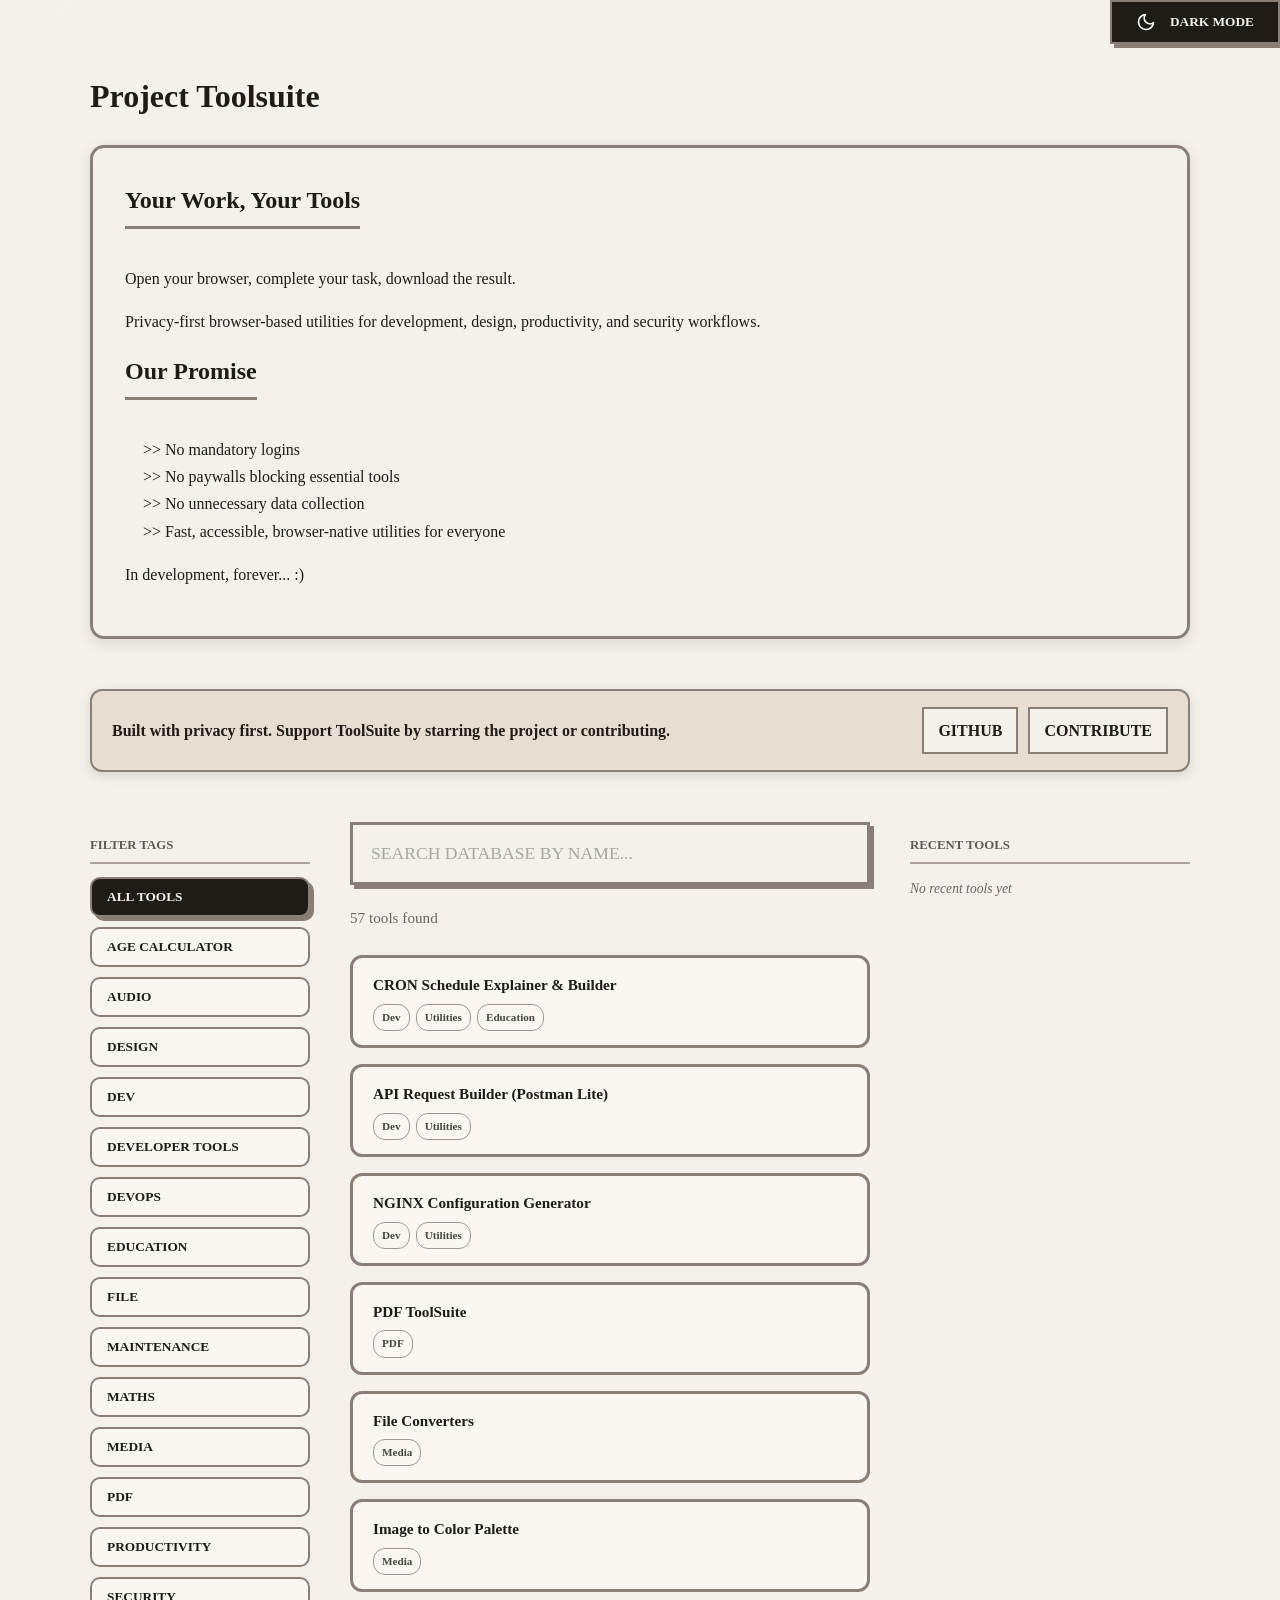
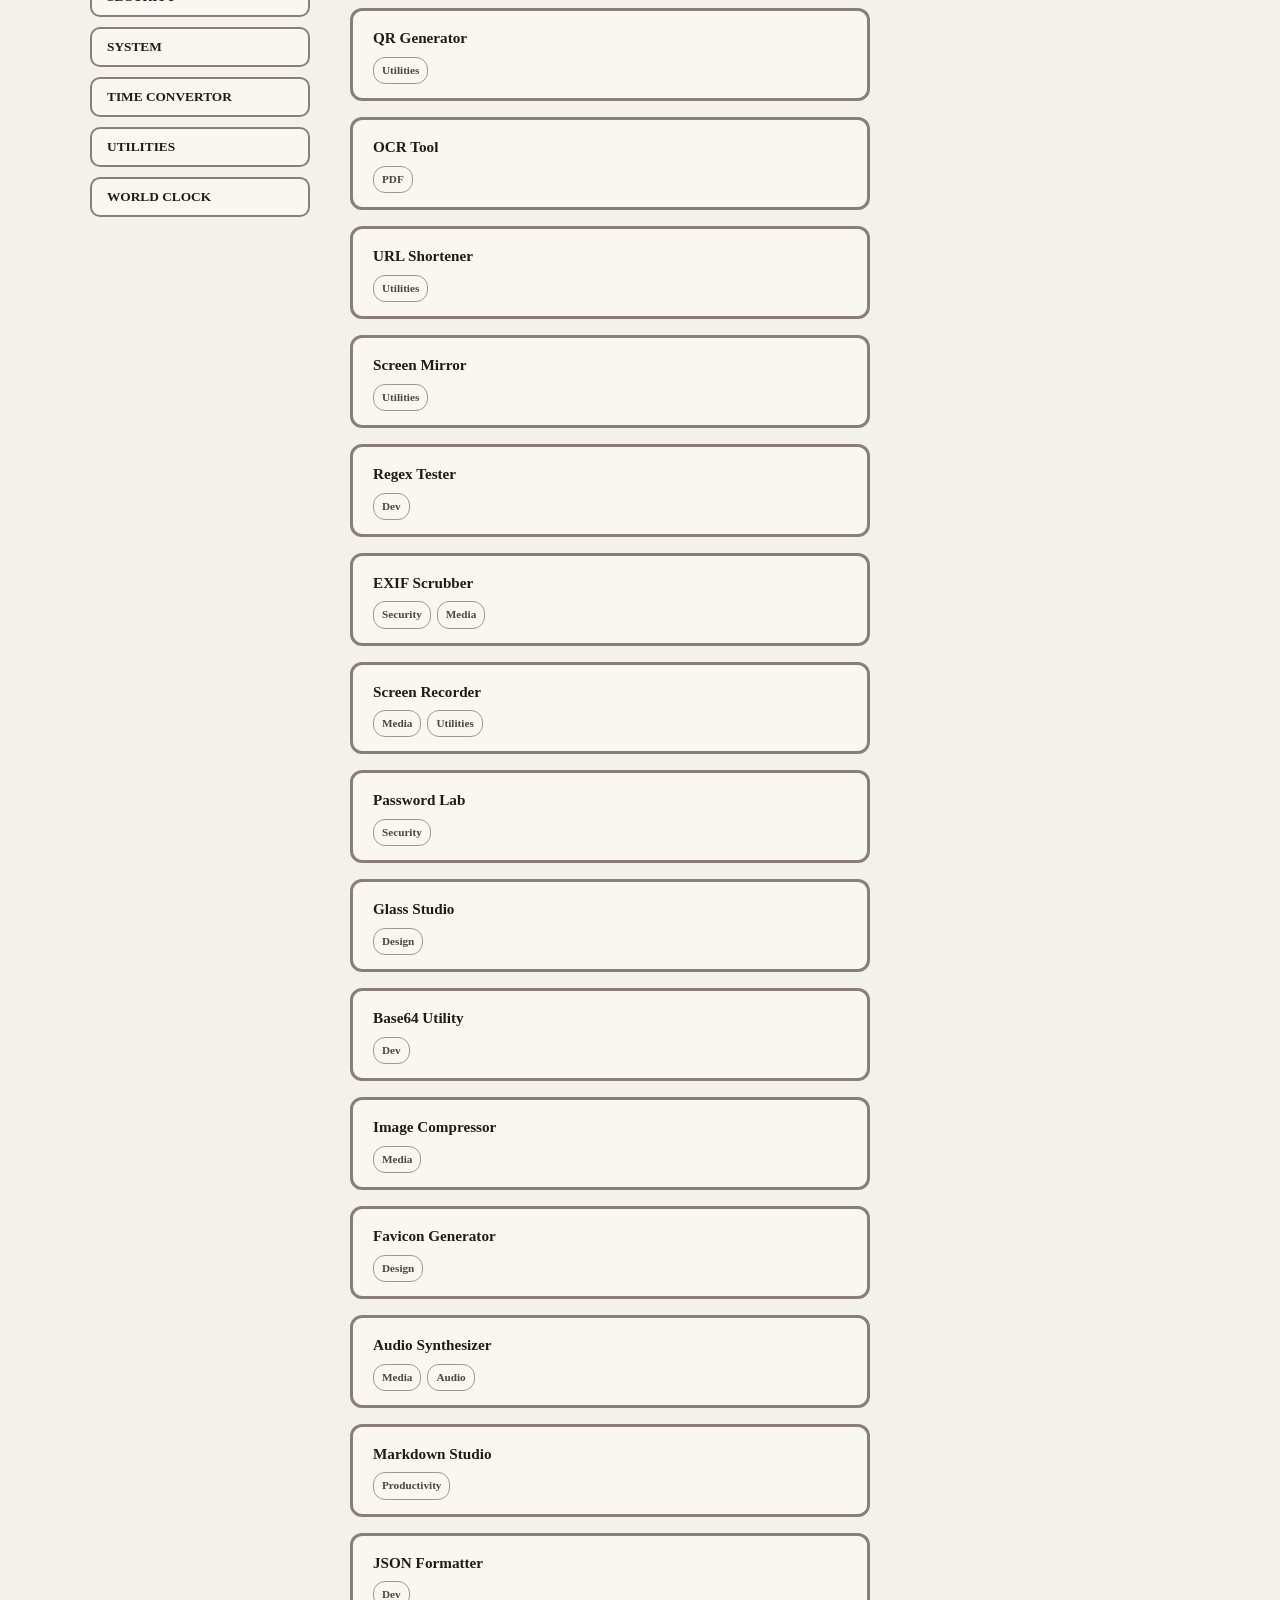
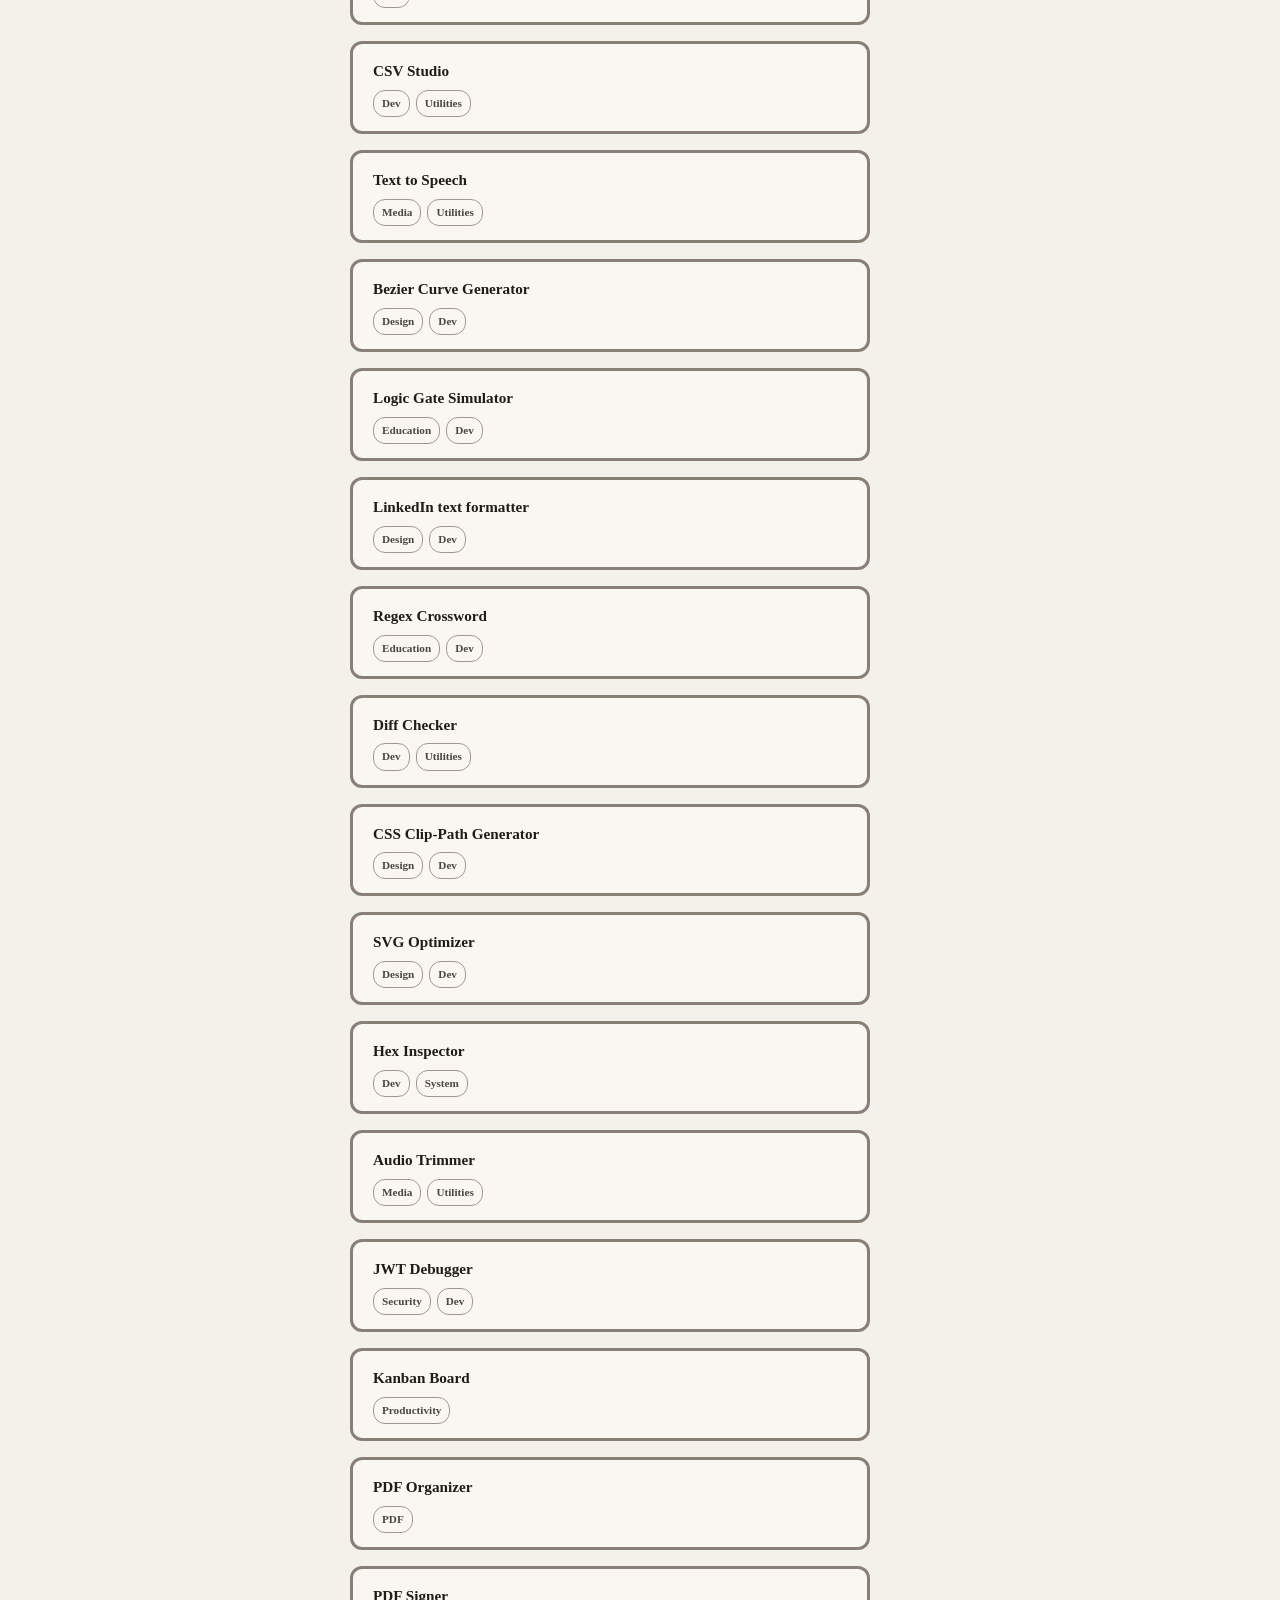
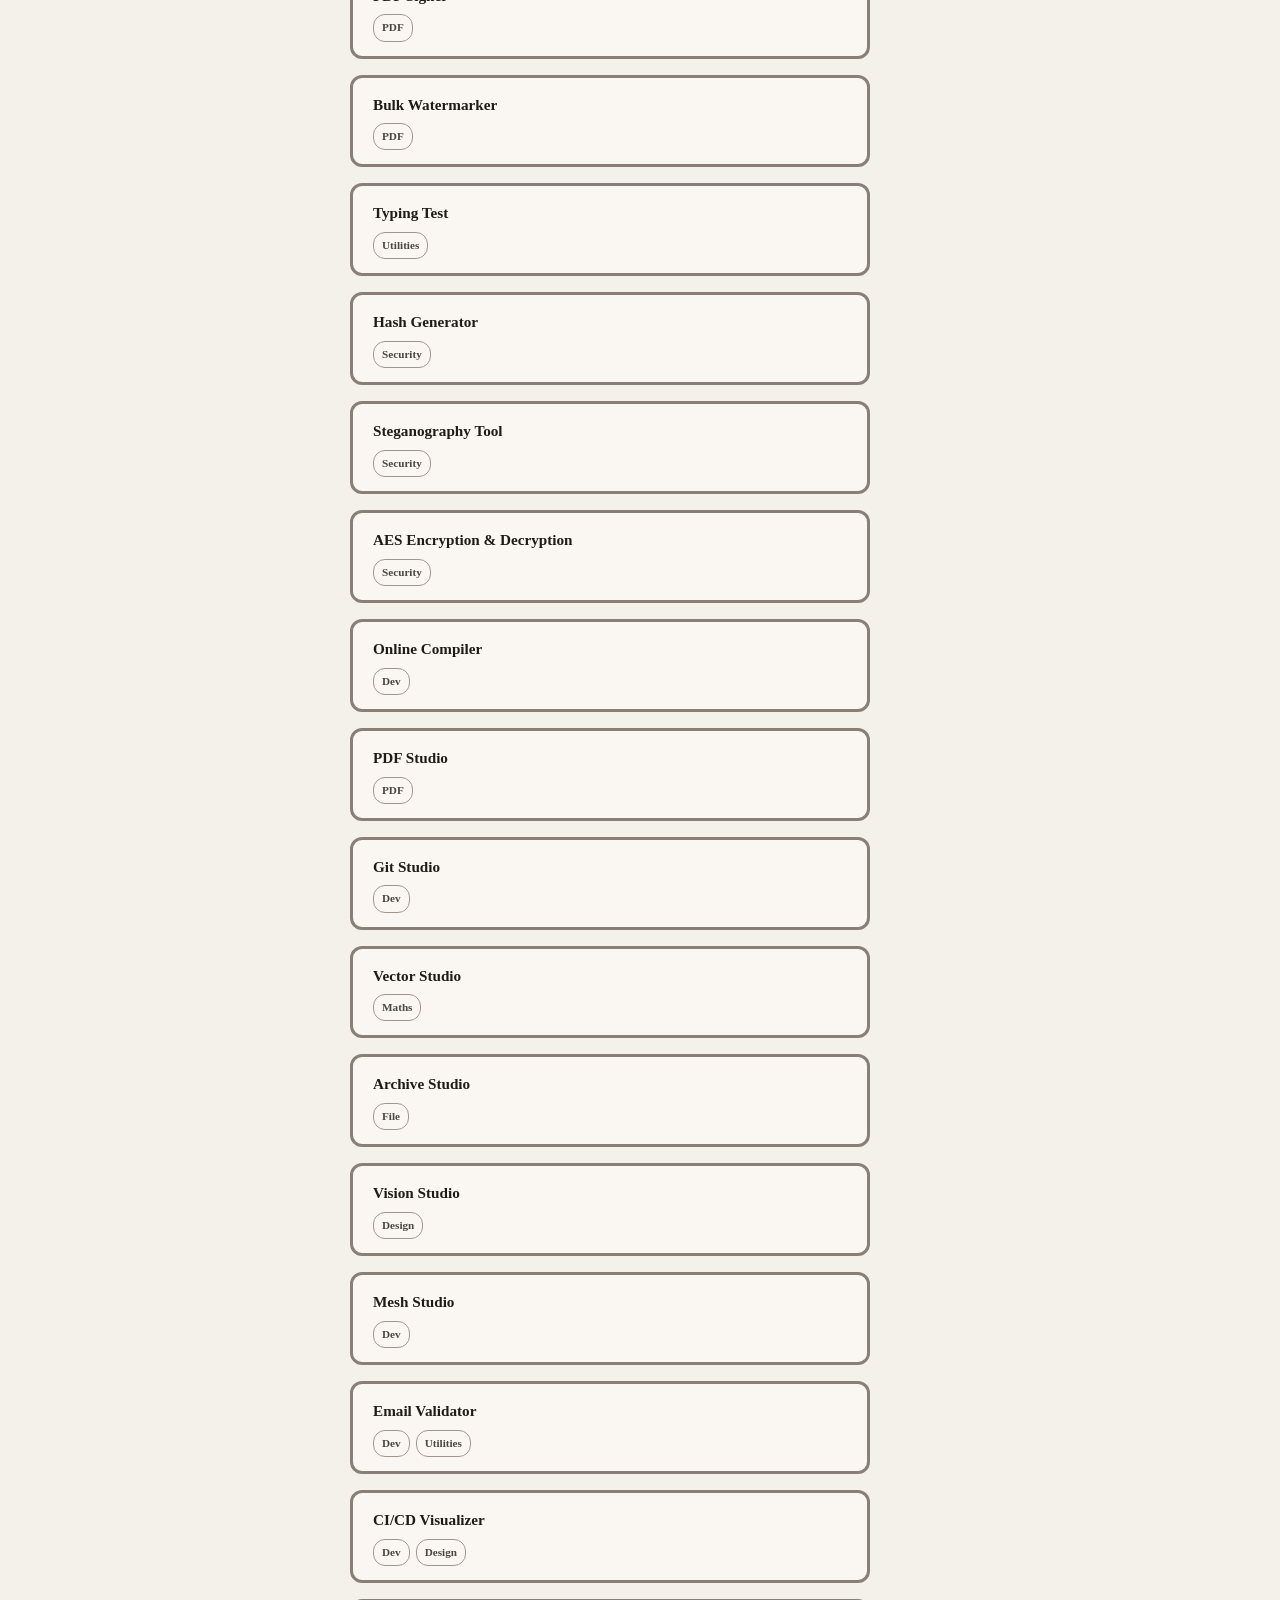
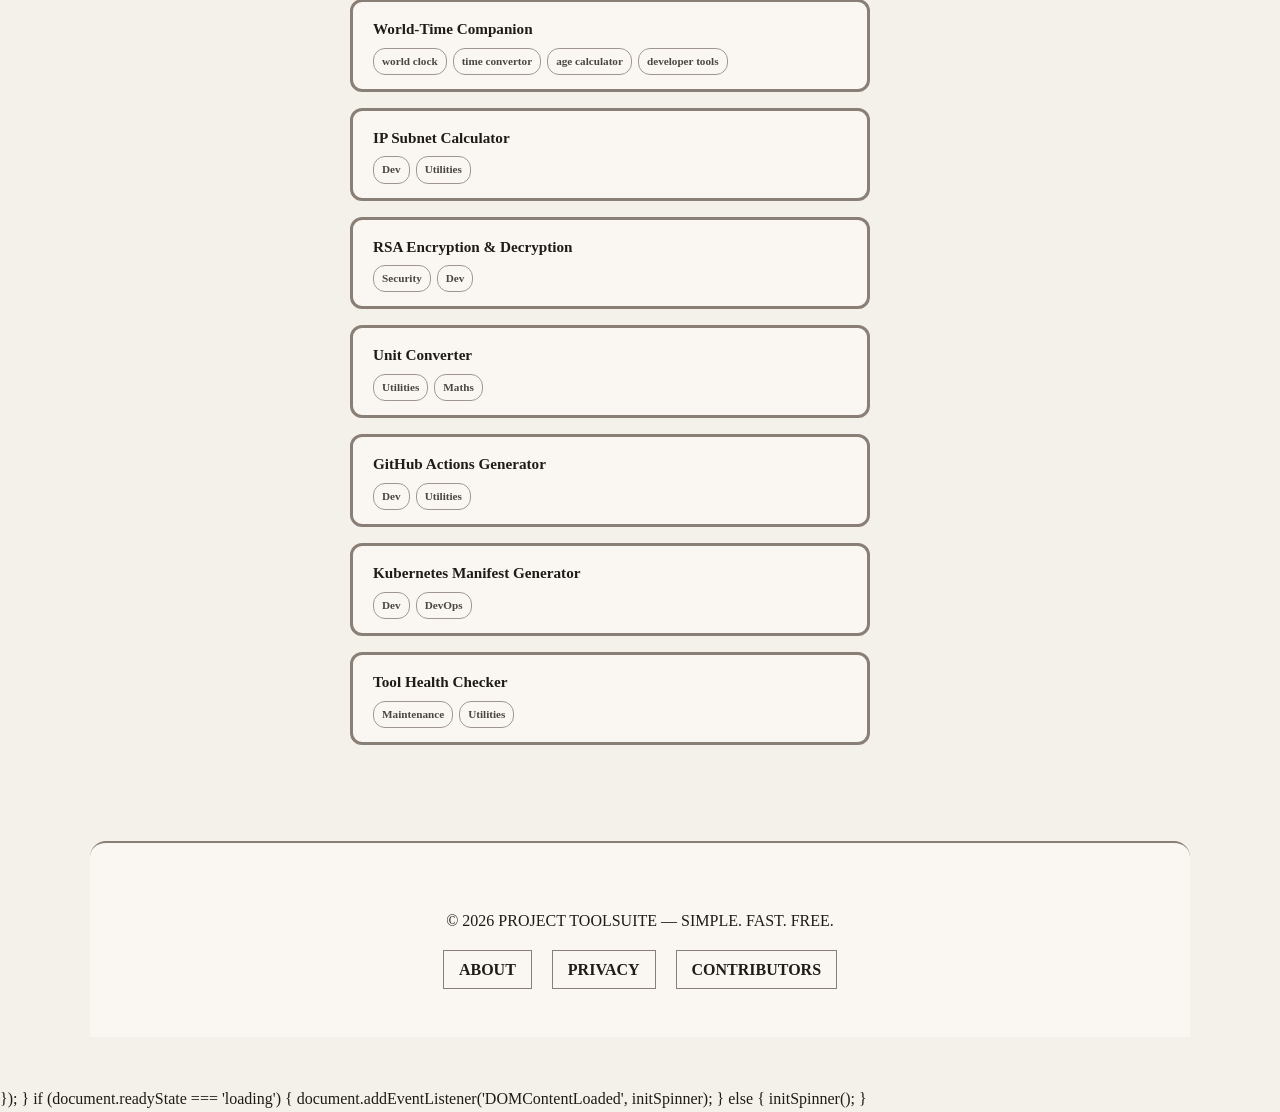
==== commit c08d6f4b: "Merge branch 'main' into fix/theme-toggle-aria-labels" ====
--- a/index.html
+++ b/index.html
@@ -247,68 +247,6 @@
         background-color 0.25s ease,
         border-color 0.25s ease;
     }
-
-    .tool-header {
-      display: flex;
-      justify-content: space-between;
-      align-items: center;
-      width: 100%;
-      margin-bottom: 8px;
-    }
-
-    .copy-link-btn {
-      background: transparent;
-      border: none;
-      cursor: pointer;
-      font-size: 18px;
-      padding: 4px;
-      color: inherit;
-    }
-
-    .copy-link-btn:hover {
-      transform: scale(1.15);
-    }
-
-    .copy-toast {
-      position: fixed;
-      top: 20px;
-      right: 20px;
-
-      background: #222;
-      color: #fff;
-
-      padding: 12px 18px;
-      border-radius: 10px;
-
-      font-size: 14px;
-      font-weight: 600;
-
-      z-index: 999999;
-
-      box-shadow: 0 8px 20px rgba(0, 0, 0, .25);
-
-      animation: slideIn .25s ease, fadeOut .3s ease 1.7s forwards;
-    }
-
-    @keyframes slideIn {
-      from {
-        opacity: 0;
-        transform: translateX(40px);
-      }
-
-      to {
-        opacity: 1;
-        transform: translateX(0);
-      }
-    }
-
-    @keyframes fadeOut {
-      to {
-        opacity: 0;
-        transform: translateX(40px);
-      }
-    }
-
 
     .tool-link:hover {
       transform: translateY(-5px);
@@ -657,12 +595,6 @@
         font-size: 0.75rem;
         padding: 3px 8px;
         border-width: 1px;
-      }
-
-
-
-      .tool-link {
-        cursor: pointer;
       }
     }
   </style>
@@ -755,7 +687,7 @@
       <main>
         <input type="text" id="toolSearch" placeholder="SEARCH DATABASE BY NAME..." aria-label="Search tools"
           autofocus />
-        <p id="toolCount"></p>
+        <p id="toolCount" role="status" aria-live="polite"></p>
 
         <div class="tools-grid" id="tools-container">
           <!-- Tools will be injected here -->
@@ -884,6 +816,11 @@
         tags: ["Dev"],
       },
       {
+        name: "CSV Studio",
+        path: "tools/csv-formatter/csvformatter.html",
+        tags: ["Dev", "Utilities"],
+      },
+      {
         name: "Text to Speech",
         path: "tools/text-to-speech/tts.html",
         tags: ["Media", "Utilities"],
@@ -1052,7 +989,11 @@
         name: "Kubernetes Manifest Generator",
         path: "tools/kubernetes-manifest-generator/kubernetes-manifest-generator.html",
         tags: ["Dev", "DevOps"],
-
+      },
+      {
+          name: "Tool Health Checker",
+          path: "tools/health-checker/health-checker.html",
+          tags: ["Maintenance", "Utilities"],
       },
     ];
 
@@ -1121,66 +1062,18 @@
         return;
       }
 
-      container.innerHTML = filtered.map(t => `
-<div class="tool-link" onclick="openTool('${t.path}')">
-
-    <div class="tool-header">
-
-        <span>${t.name}</span>
-
-        <button
-            class="copy-link-btn"
-            onclick="event.stopPropagation(); copyToolLink('${t.path}')">
-            📋
-        </button>
-
-    </div>
-
-    <div class="tool-tags">
-        ${t.tags.map(tag => `<span class="tag">${tag}</span>`).join("")}
-    </div>
-
-</div>
-`).join("");
-    }
-
-
-    function showToast(message) {
-
-      const toast = document.createElement("div");
-
-      toast.className = "copy-toast";
-      toast.textContent = message;
-
-      document.body.appendChild(toast);
-
-      setTimeout(() => {
-        toast.remove();
-      }, 2000);
-    }
-    function openTool(path) {
-      document.getElementById("loadingOverlay").style.display = "flex";
-      window.location.href = path;
-    }
-
-    async function copyToolLink(path) {
-
-      const fullUrl = `${window.location.origin}/${path}`;
-
-      try {
-
-        await navigator.clipboard.writeText(fullUrl);
-
-        showToast("✅ Link copied!");
-
-      } catch (err) {
-
-        showToast("❌ Failed to copy");
-
-        console.error(err);
-
-      }
-
+      container.innerHTML = filtered
+        .map(
+          (t) => `
+      <a href="${t.path}" class="tool-link">
+        <div>${t.name}</div>
+        <div class="tool-tags">
+          ${t.tags.map(tag => `<span class="tag">${tag}</span>`).join("")}
+        </div>
+      </a>
+    `
+        )
+        .join("");
     }
 
     document.getElementById("toolSearch").oninput = renderTools;
@@ -1239,4 +1132,47 @@
   <script src="./theme.js"></script>
 </body>
 
+  });
+}
+
+if (document.readyState === 'loading') {
+  document.addEventListener('DOMContentLoaded', initSpinner);
+} else {
+  initSpinner();
+}
+    </script>
+    <script src="./theme.js"></script>
+    <script>
+if ('serviceWorker' in navigator) {
+  window.addEventListener('load', async () => {
+    try {
+      const registration = await navigator.serviceWorker.register('./sw.js');
+
+      registration.addEventListener('updatefound', () => {
+        const newWorker = registration.installing;
+
+        if (!newWorker) return;
+
+        newWorker.addEventListener('statechange', () => {
+          if (
+            newWorker.state === 'installed' &&
+            navigator.serviceWorker.controller
+          ) {
+            const shouldRefresh = confirm(
+              'A new version of Project Toolsuite is available. Refresh now?'
+            );
+
+            if (shouldRefresh) {
+              window.location.reload();
+            }
+          }
+        });
+      });
+    } catch (error) {
+      console.error('Service Worker registration failed:', error);
+    }
+  });
+}
+</script>
+  </body>
 </html>
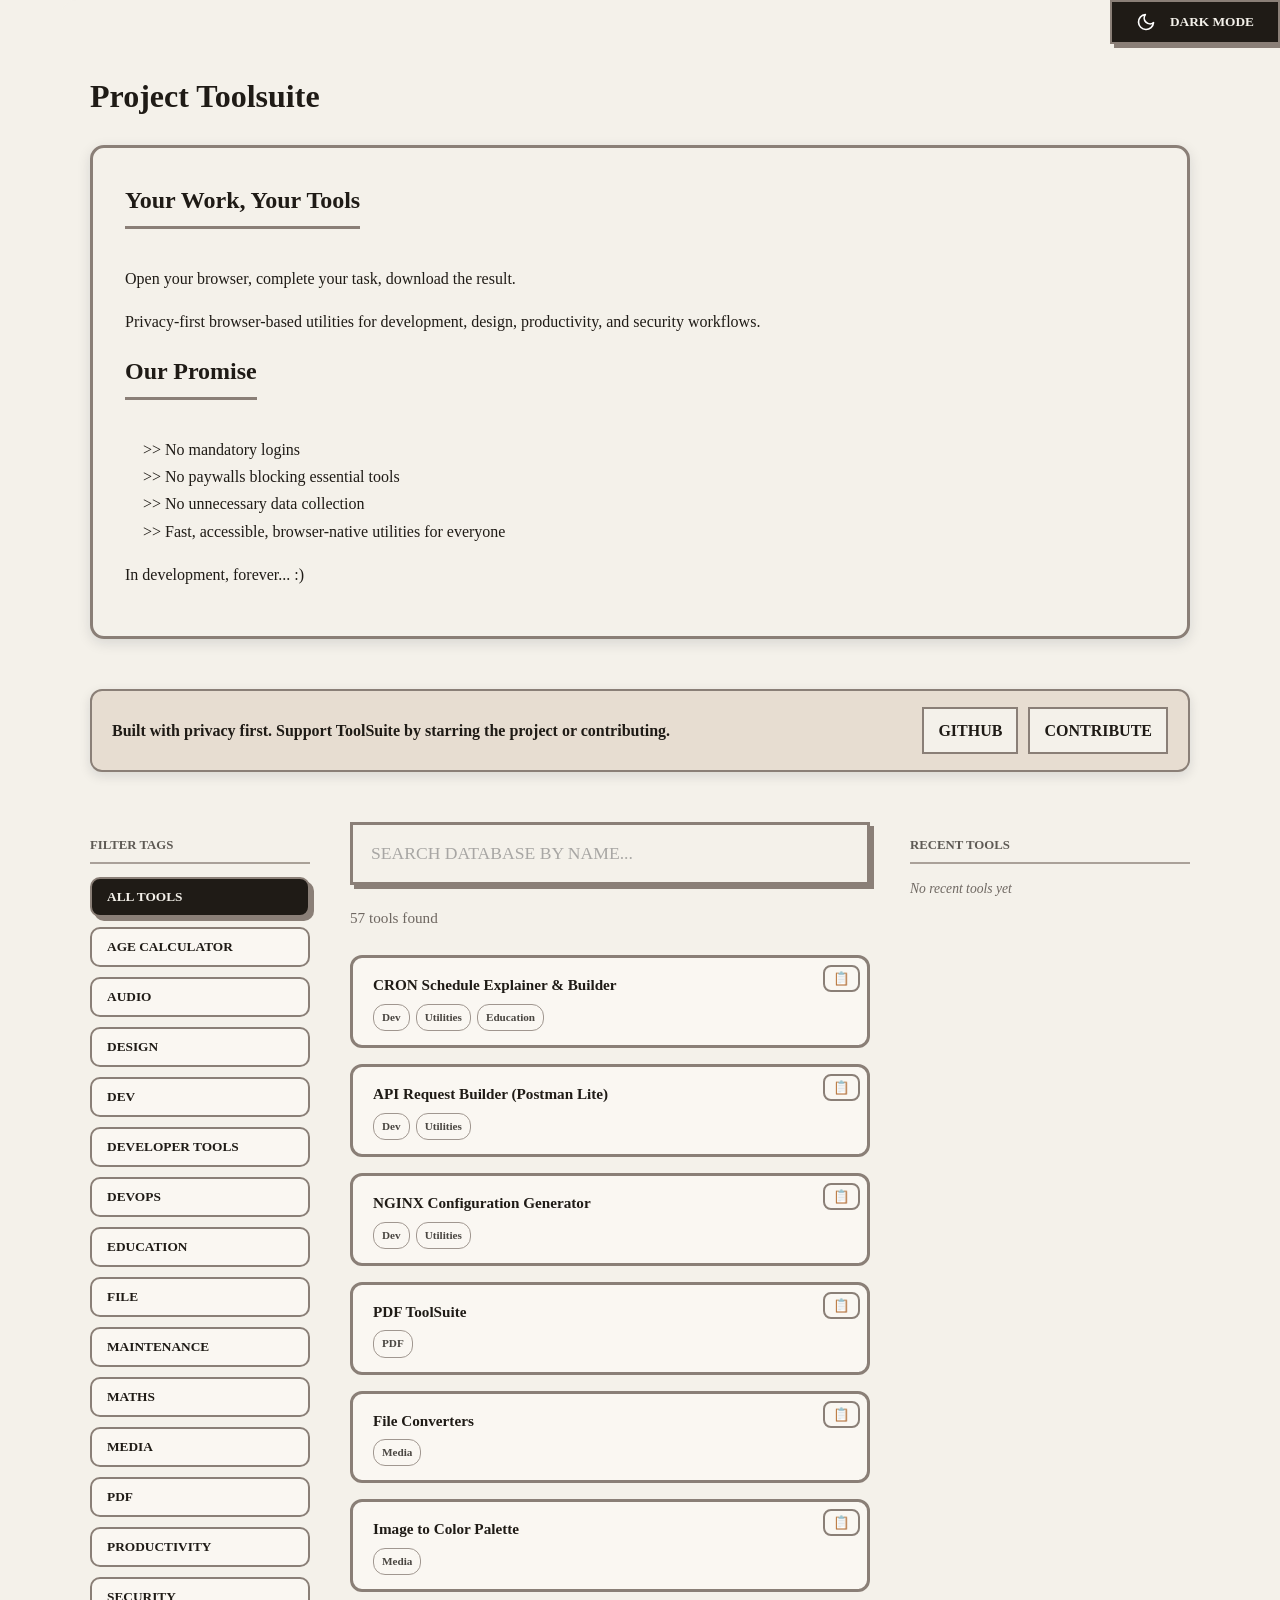
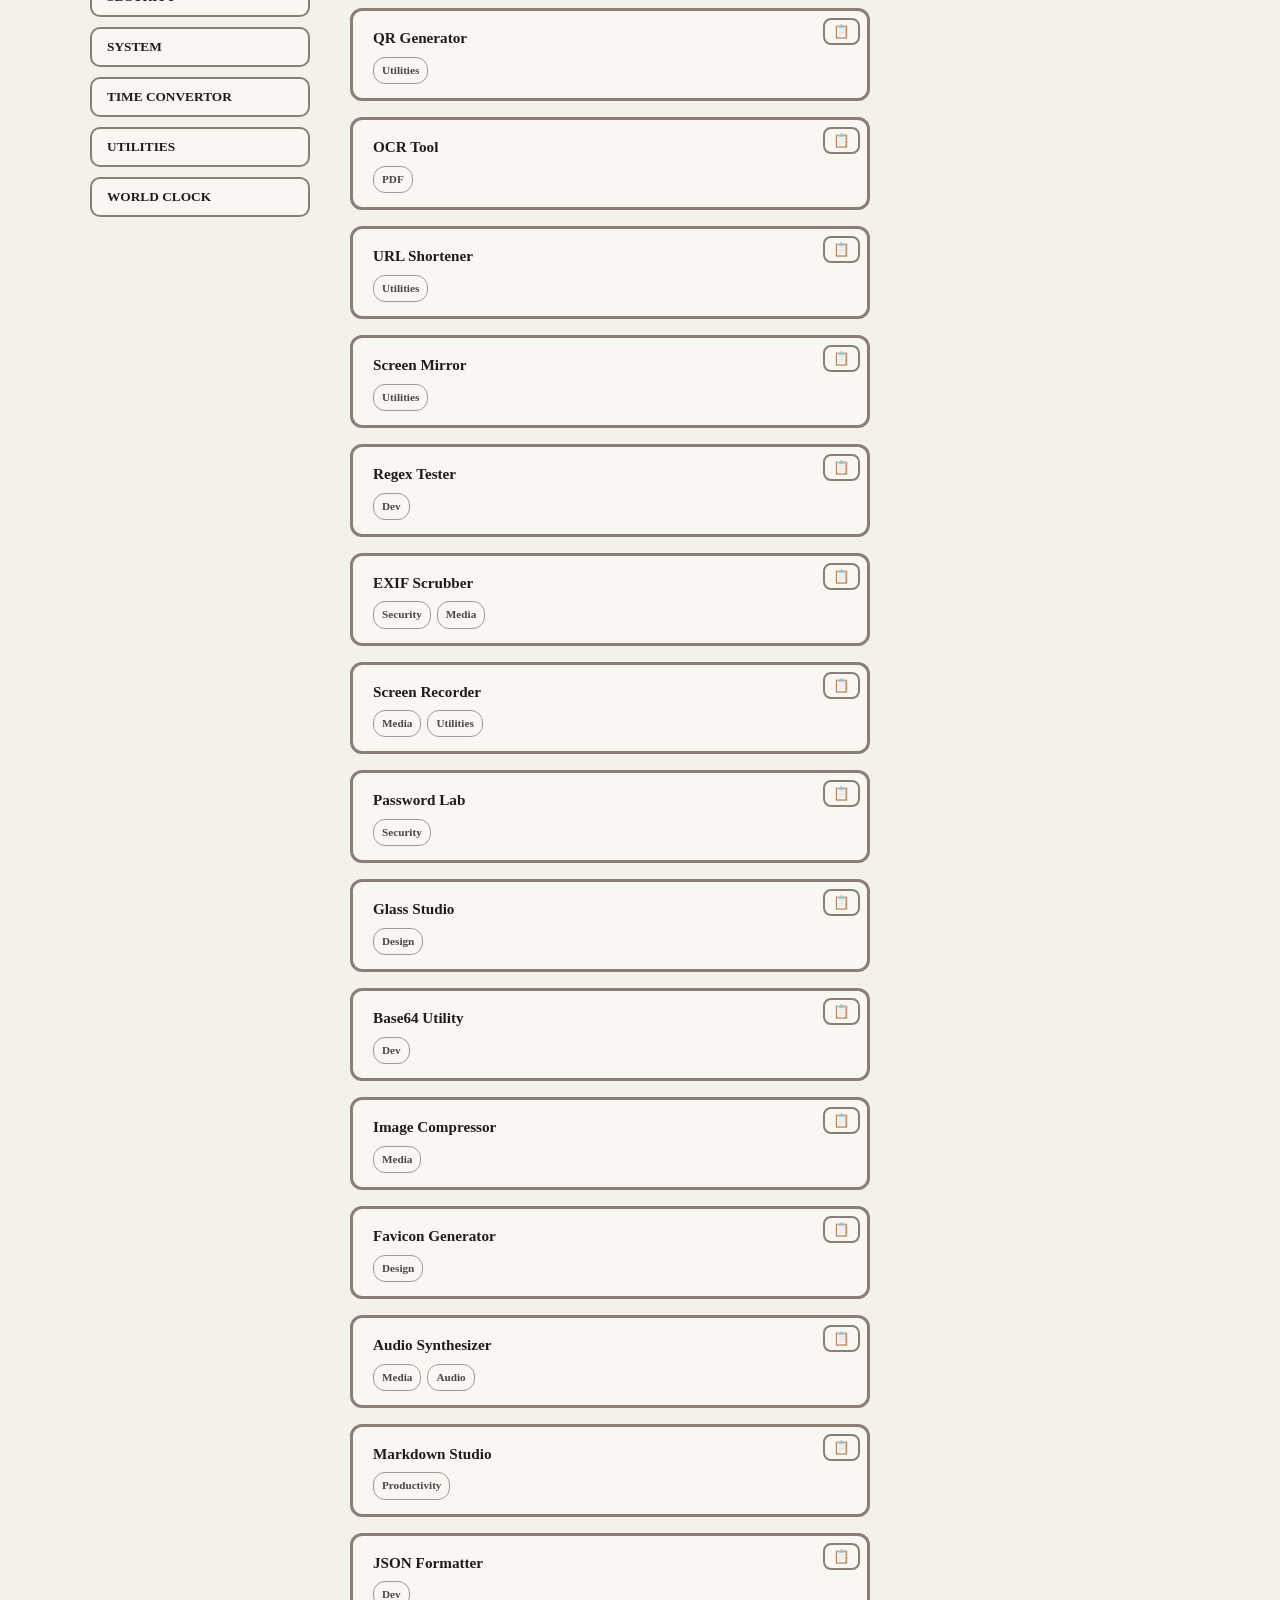
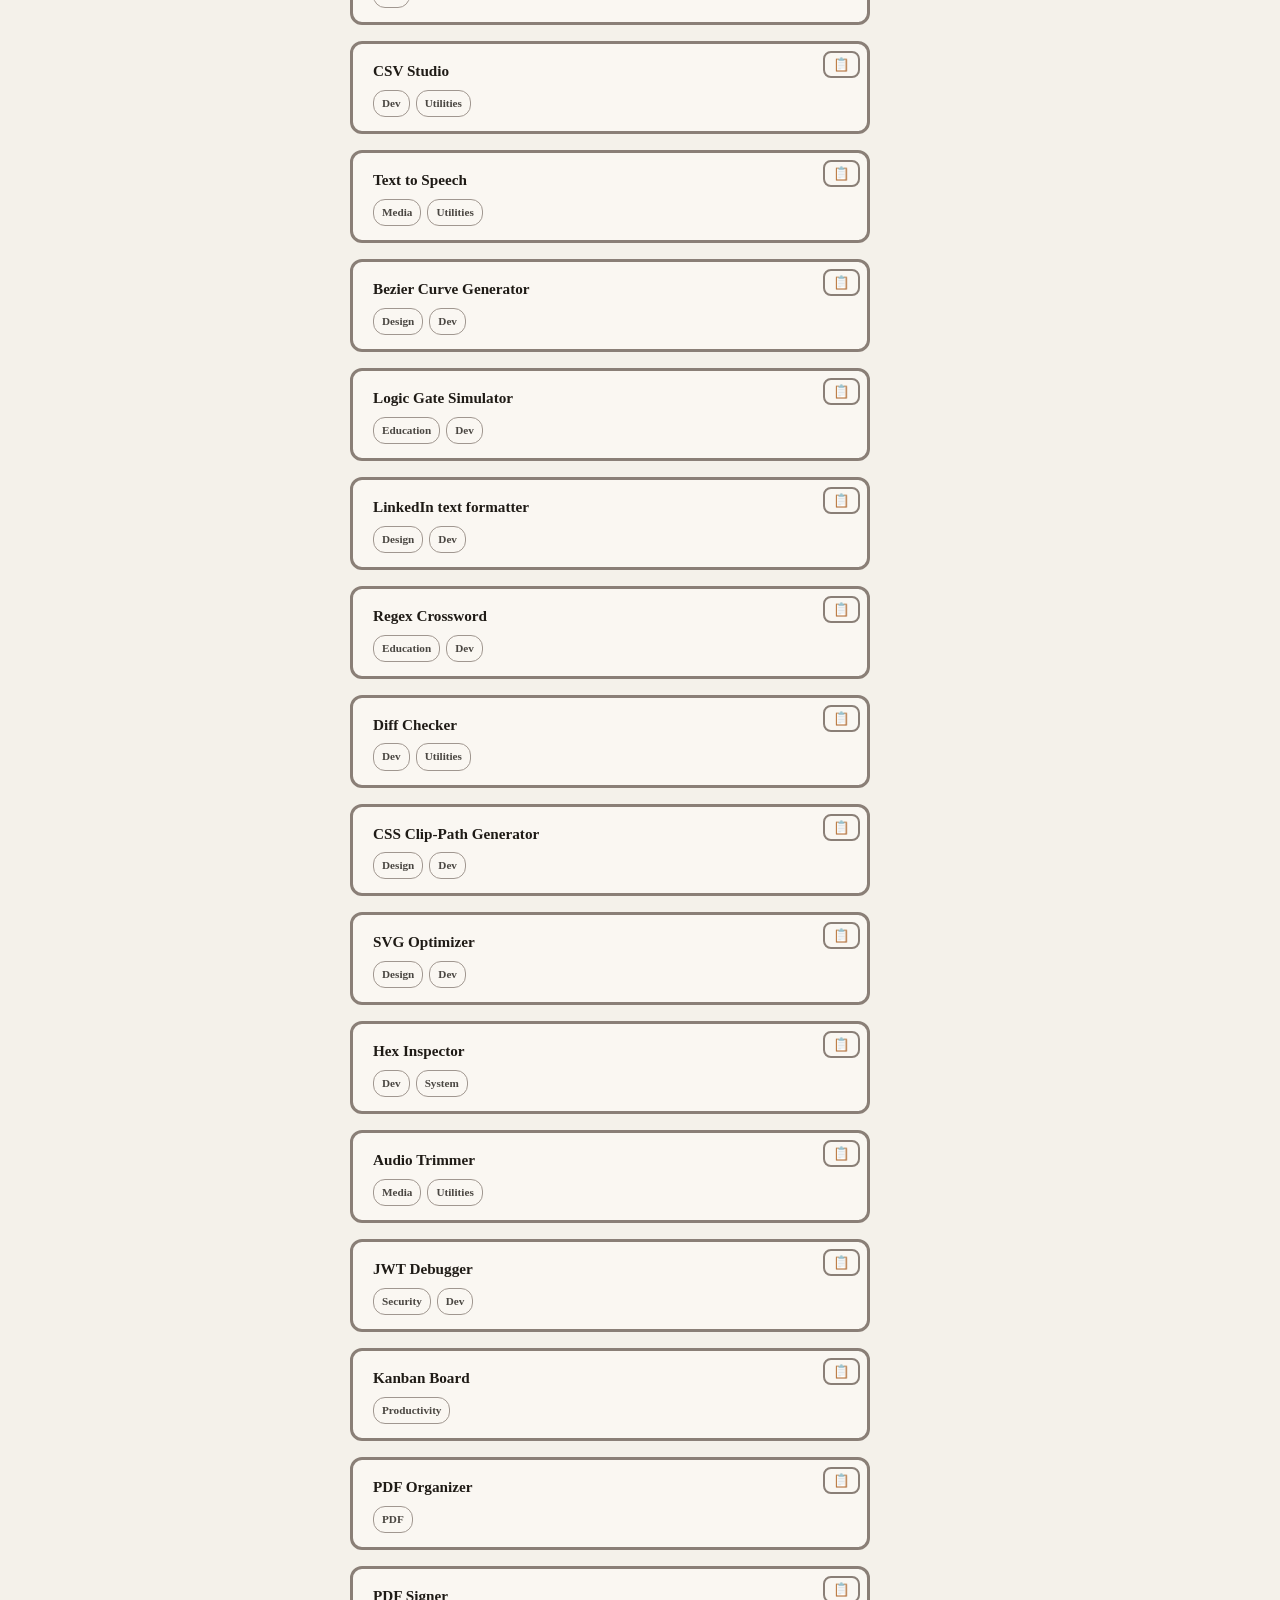
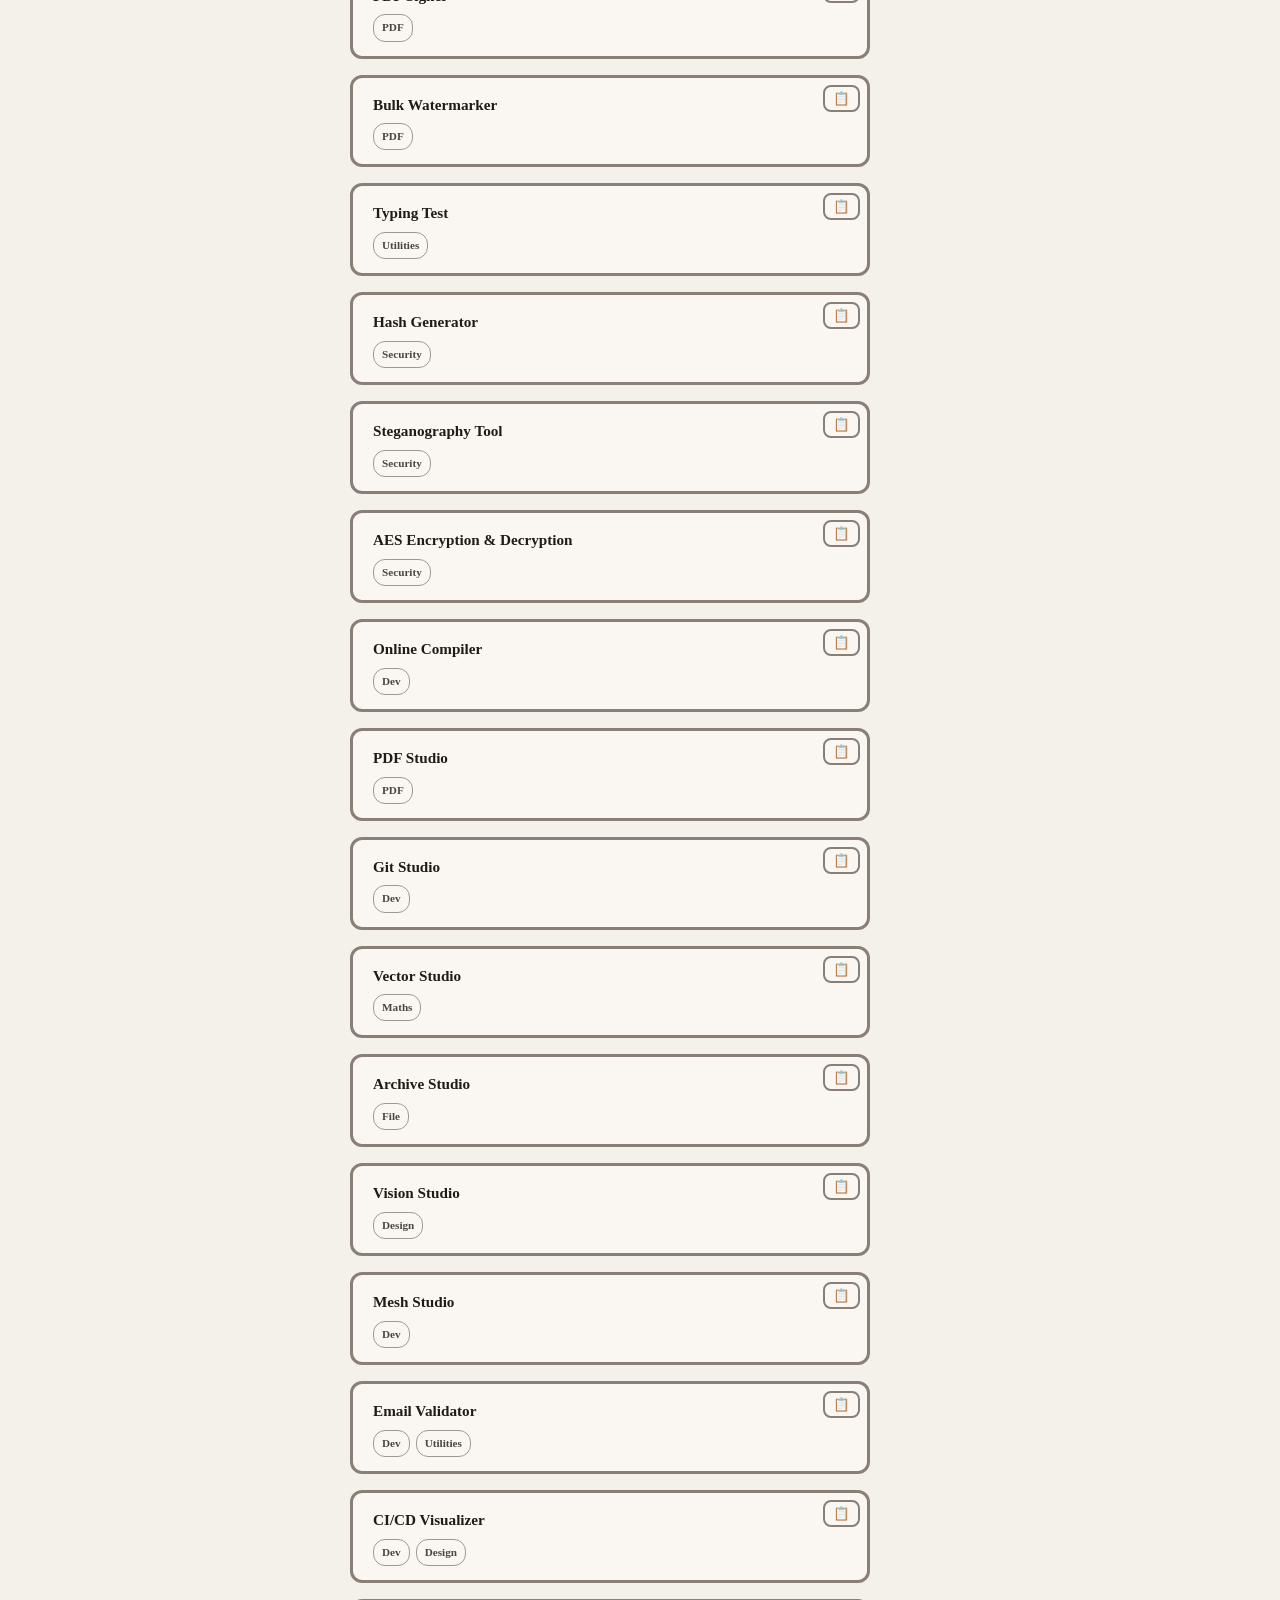
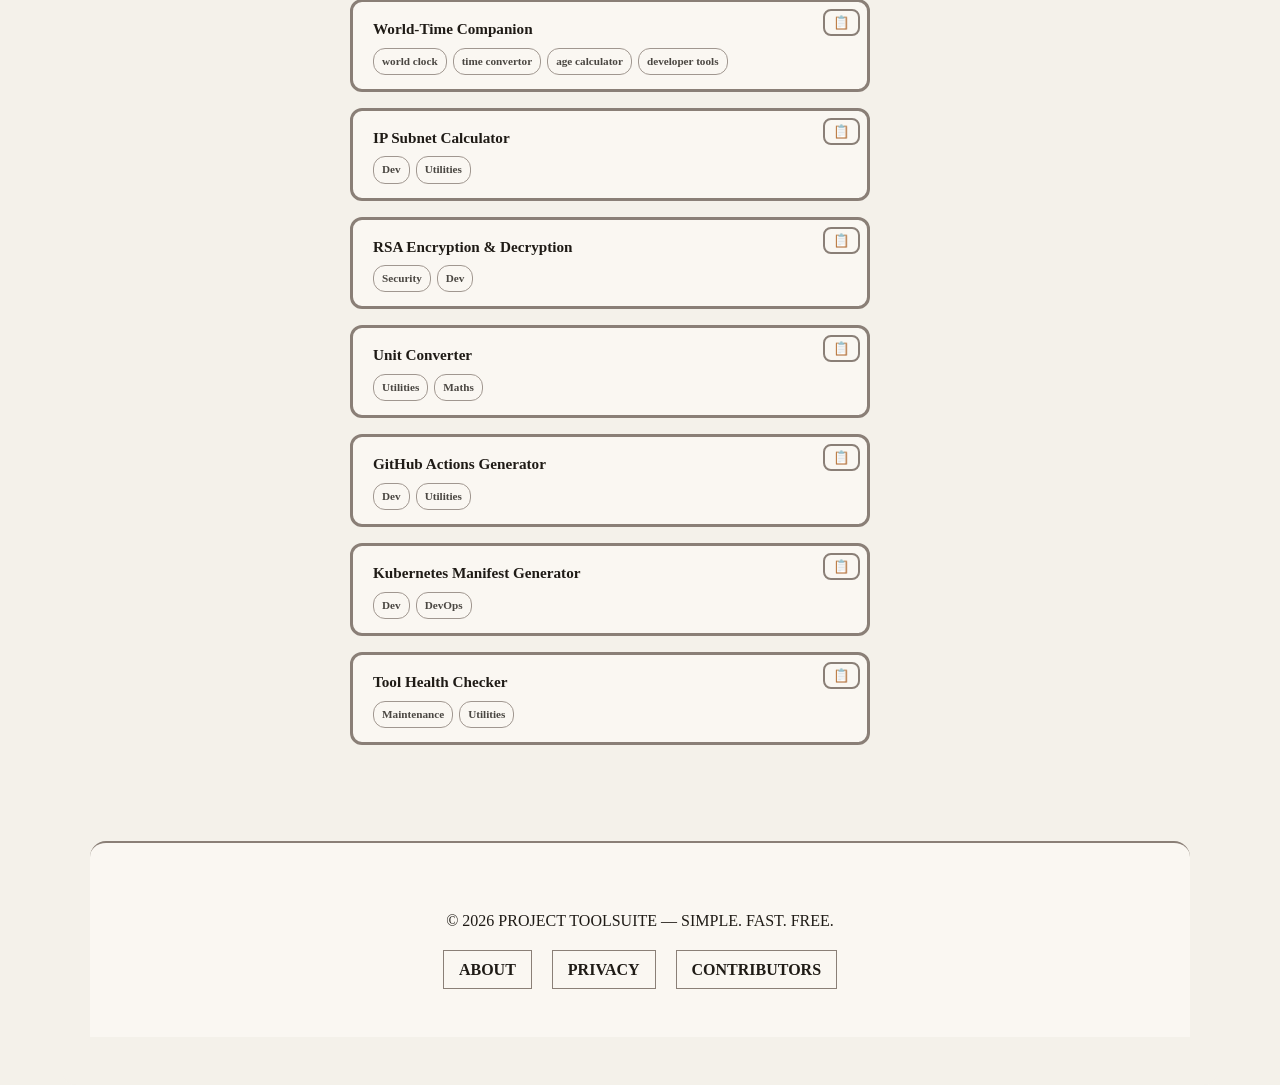
==== commit 82e46a5b: "Merge pull request #346 from love25-codes/feature/copy-tool-link Feature/copy tool link" ====
--- a/index.html
+++ b/index.html
@@ -247,6 +247,88 @@
         background-color 0.25s ease,
         border-color 0.25s ease;
     }
+
+    .tool-card {
+      position: relative;
+    }
+
+    .copy-link-btn {
+      position: absolute;
+      top: 10px;
+      right: 10px;
+
+      border: 2px solid var(--border);
+      background: var(--surface);
+      color: var(--text);
+
+      cursor: pointer;
+
+      border-radius: 8px;
+
+      padding: 4px 8px;
+
+      transition: all .2s ease;
+    }
+
+    .copy-link-btn:hover {
+      background: var(--text);
+      color: var(--bg);
+    }
+
+    /* ===========================
+   Copy Toast
+=========================== */
+
+.copy-toast {
+  position: fixed;
+  top: 20px;
+  right: 10px;
+
+  display: flex;
+  align-items: center;
+  gap: 12px;
+
+  min-width: 260px;
+
+  padding: 14px 18px;
+
+  background: #1f2937;
+  color: #fff;
+
+  border-left: 5px solid #22c55e;
+  border-radius: 12px;
+
+  box-shadow: 0 12px 30px rgba(0,0,0,.25);
+
+  z-index: 99999;
+
+  opacity: 0;
+  transform: translateX(120%);
+  transition:
+      transform .35s ease,
+      opacity .35s ease;
+}
+
+.copy-toast.show {
+  opacity: 1;
+  transform: translateX(0);
+}
+
+.copy-toast.hide {
+  opacity: 0;
+  transform: translateX(120%);
+}
+
+.copy-toast svg {
+  width: 22px;
+  height: 22px;
+  flex-shrink: 0;
+}
+
+.copy-toast-title {
+  font-weight: 700;
+  margin-bottom: 2px;
+}
 
     .tool-link:hover {
       transform: translateY(-5px);
@@ -991,9 +1073,9 @@
         tags: ["Dev", "DevOps"],
       },
       {
-          name: "Tool Health Checker",
-          path: "tools/health-checker/health-checker.html",
-          tags: ["Maintenance", "Utilities"],
+        name: "Tool Health Checker",
+        path: "tools/health-checker/health-checker.html",
+        tags: ["Maintenance", "Utilities"],
       },
     ];
 
@@ -1065,16 +1147,115 @@
       container.innerHTML = filtered
         .map(
           (t) => `
-      <a href="${t.path}" class="tool-link">
-        <div>${t.name}</div>
-        <div class="tool-tags">
-          ${t.tags.map(tag => `<span class="tag">${tag}</span>`).join("")}
-        </div>
-      </a>
-    `
+<div class="tool-card">
+
+<a href="${t.path}" class="tool-link">
+    <div>${t.name}</div>
+
+    <div class="tool-tags">
+        ${t.tags
+              .map(tag => `<span class="tag">${tag}</span>`)
+              .join("")}
+    </div>
+</a>
+
+<button
+    class="copy-link-btn"
+    onclick="copyToolLink(event, '${t.path}')"
+    title="Copy Link"
+>
+📋
+</button>
+
+</div>
+`
         )
         .join("");
     }
+
+   async function copyToolLink(event, path) {
+
+    event.preventDefault();
+    event.stopPropagation();
+
+    try {
+
+        await navigator.clipboard.writeText(
+            `${window.location.origin}/${path}`
+        );
+
+        showCopyToast();
+
+    } catch (err) {
+
+        console.error(err);
+
+    }
+
+}
+
+    function showCopyToast() {
+
+    const old = document.querySelector(".copy-toast");
+
+    if (old) old.remove();
+
+    const toast = document.createElement("div");
+
+    toast.className = "copy-toast";
+
+    toast.innerHTML = `
+
+    <svg
+    xmlns="http://www.w3.org/2000/svg"
+    viewBox="0 0 24 24"
+    fill="none"
+    stroke="#22c55e"
+    stroke-width="2.5"
+    stroke-linecap="round"
+    stroke-linejoin="round">
+
+        <circle
+            cx="12"
+            cy="12"
+            r="10"
+            fill="rgba(34,197,94,.15)">
+        </circle>
+
+        <path
+            d="M8 12.5l2.5 2.5L16.5 9">
+        </path>
+
+    </svg>
+
+    <div>
+
+        <div class="copy-toast-title">
+            Link Copied!
+        </div>
+
+    </div>
+
+    `;
+
+    document.body.appendChild(toast);
+
+    requestAnimationFrame(() => {
+        toast.classList.add("show");
+    });
+
+    setTimeout(() => {
+
+        toast.classList.remove("show");
+        toast.classList.add("hide");
+
+        setTimeout(() => {
+            toast.remove();
+        }, 350);
+
+    }, 2200);
+
+}
 
     document.getElementById("toolSearch").oninput = renderTools;
 
@@ -1130,49 +1311,39 @@
     }
   </script>
   <script src="./theme.js"></script>
+
+  <script>
+    if ('serviceWorker' in navigator) {
+      window.addEventListener('load', async () => {
+        try {
+          const registration = await navigator.serviceWorker.register('./sw.js');
+
+          registration.addEventListener('updatefound', () => {
+            const newWorker = registration.installing;
+
+            if (!newWorker) return;
+
+            newWorker.addEventListener('statechange', () => {
+              if (
+                newWorker.state === 'installed' &&
+                navigator.serviceWorker.controller
+              ) {
+                const shouldRefresh = confirm(
+                  'A new version of Project Toolsuite is available. Refresh now?'
+                );
+
+                if (shouldRefresh) {
+                  window.location.reload();
+                }
+              }
+            });
+          });
+        } catch (error) {
+          console.error('Service Worker registration failed:', error);
+        }
+      });
+    }
+  </script>
 </body>
 
-  });
-}
-
-if (document.readyState === 'loading') {
-  document.addEventListener('DOMContentLoaded', initSpinner);
-} else {
-  initSpinner();
-}
-    </script>
-    <script src="./theme.js"></script>
-    <script>
-if ('serviceWorker' in navigator) {
-  window.addEventListener('load', async () => {
-    try {
-      const registration = await navigator.serviceWorker.register('./sw.js');
-
-      registration.addEventListener('updatefound', () => {
-        const newWorker = registration.installing;
-
-        if (!newWorker) return;
-
-        newWorker.addEventListener('statechange', () => {
-          if (
-            newWorker.state === 'installed' &&
-            navigator.serviceWorker.controller
-          ) {
-            const shouldRefresh = confirm(
-              'A new version of Project Toolsuite is available. Refresh now?'
-            );
-
-            if (shouldRefresh) {
-              window.location.reload();
-            }
-          }
-        });
-      });
-    } catch (error) {
-      console.error('Service Worker registration failed:', error);
-    }
-  });
-}
-</script>
-  </body>
 </html>
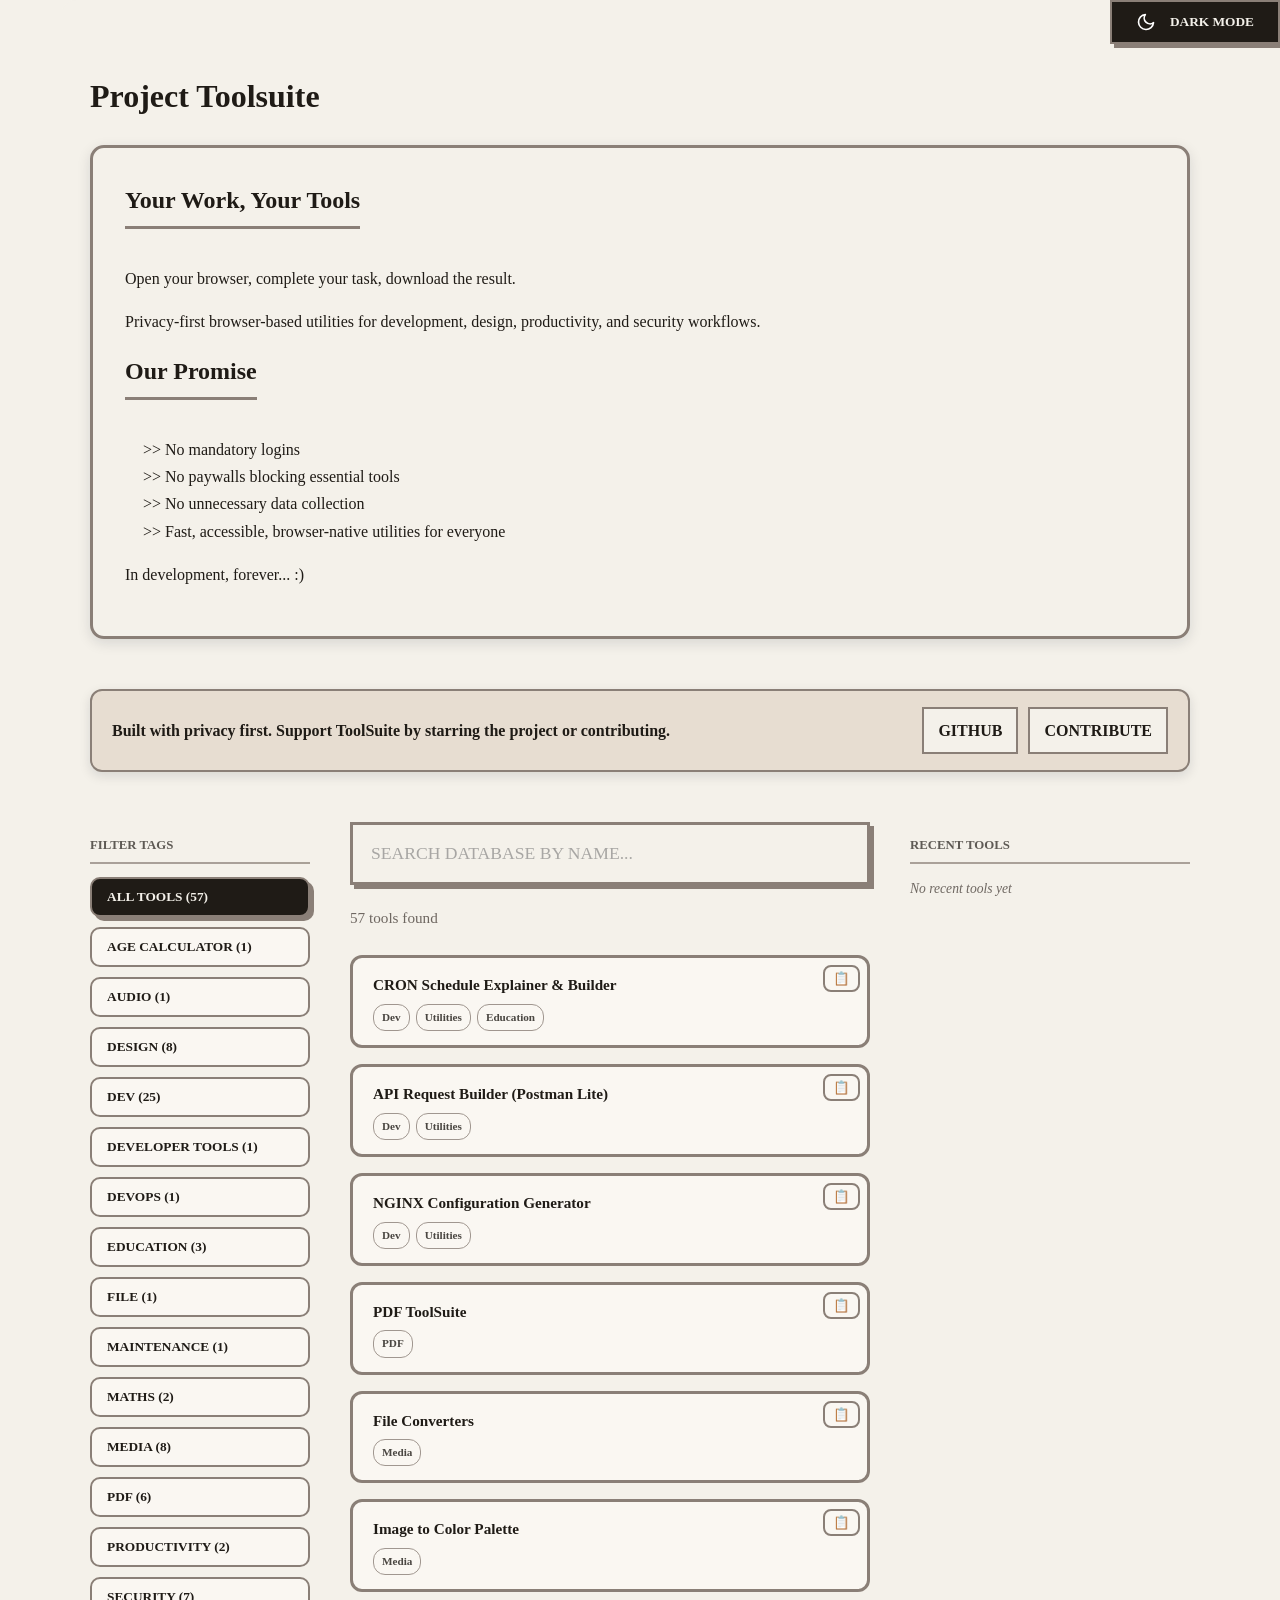
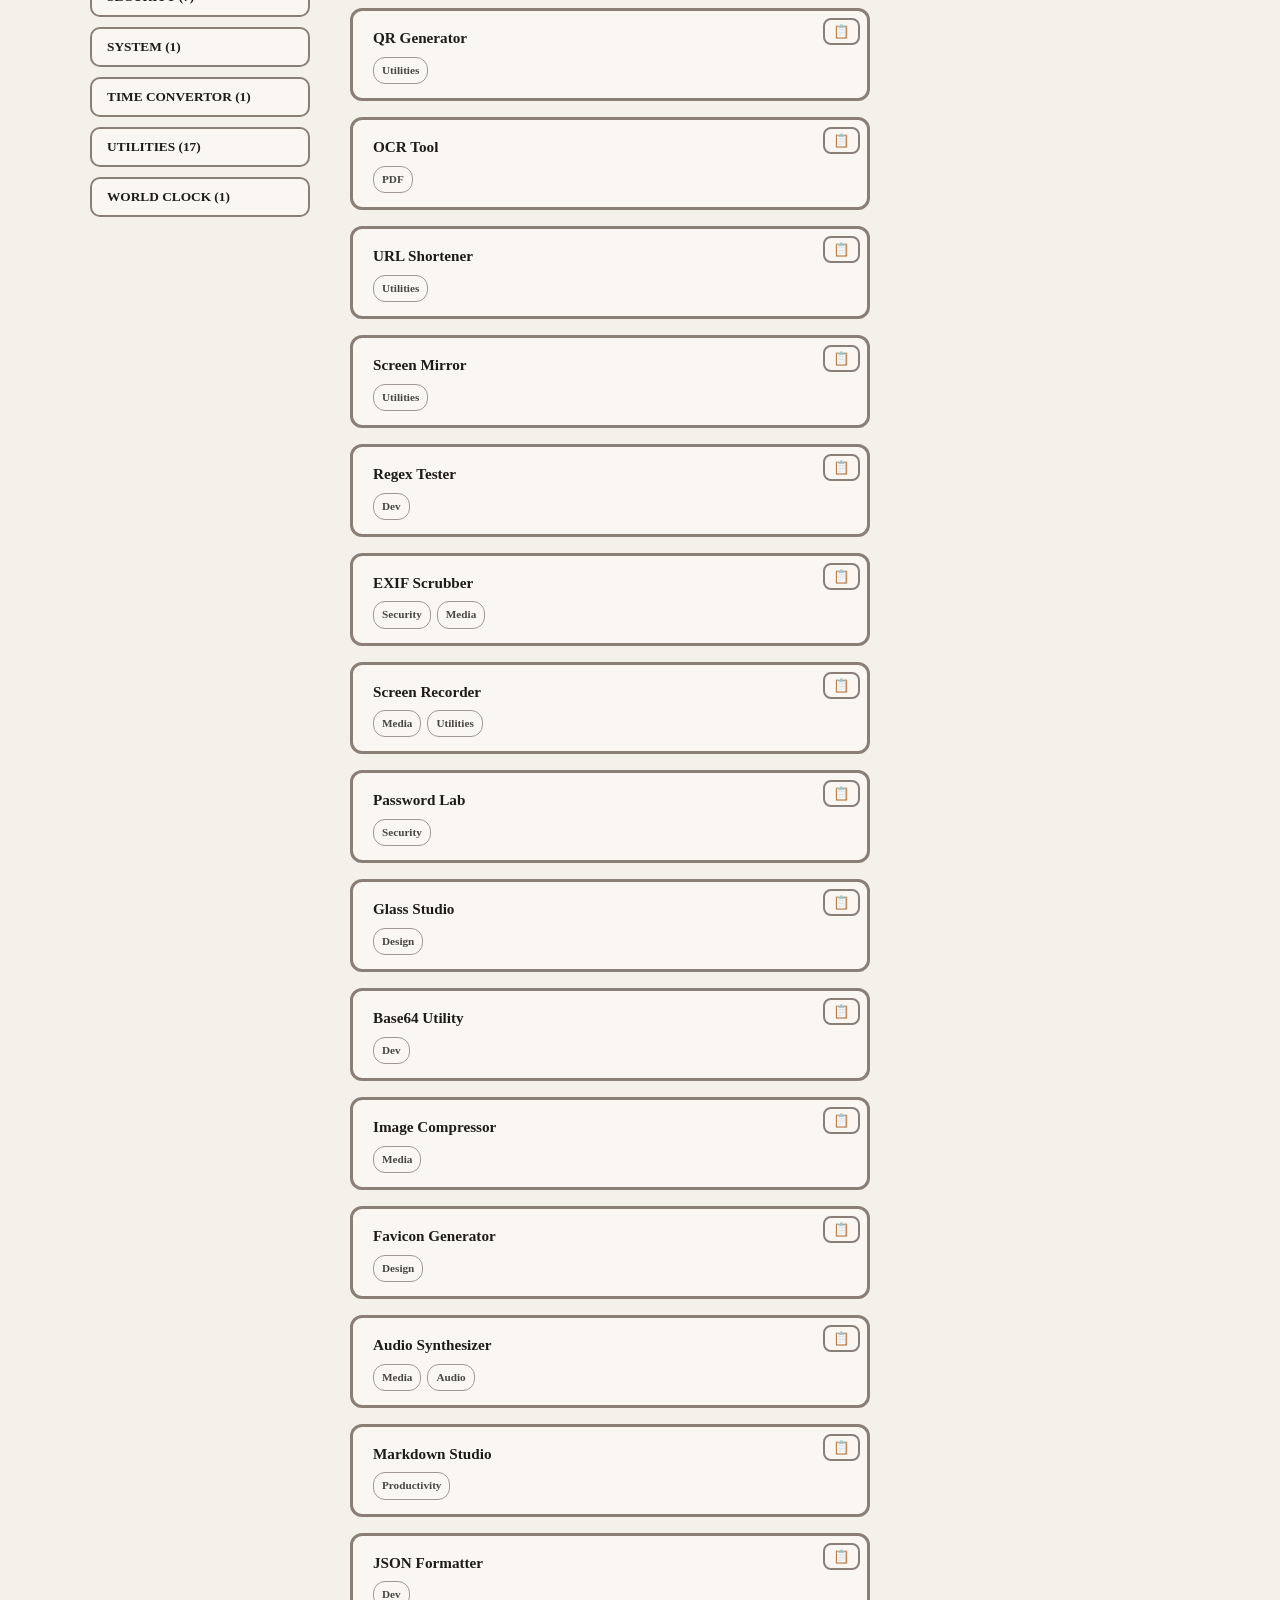
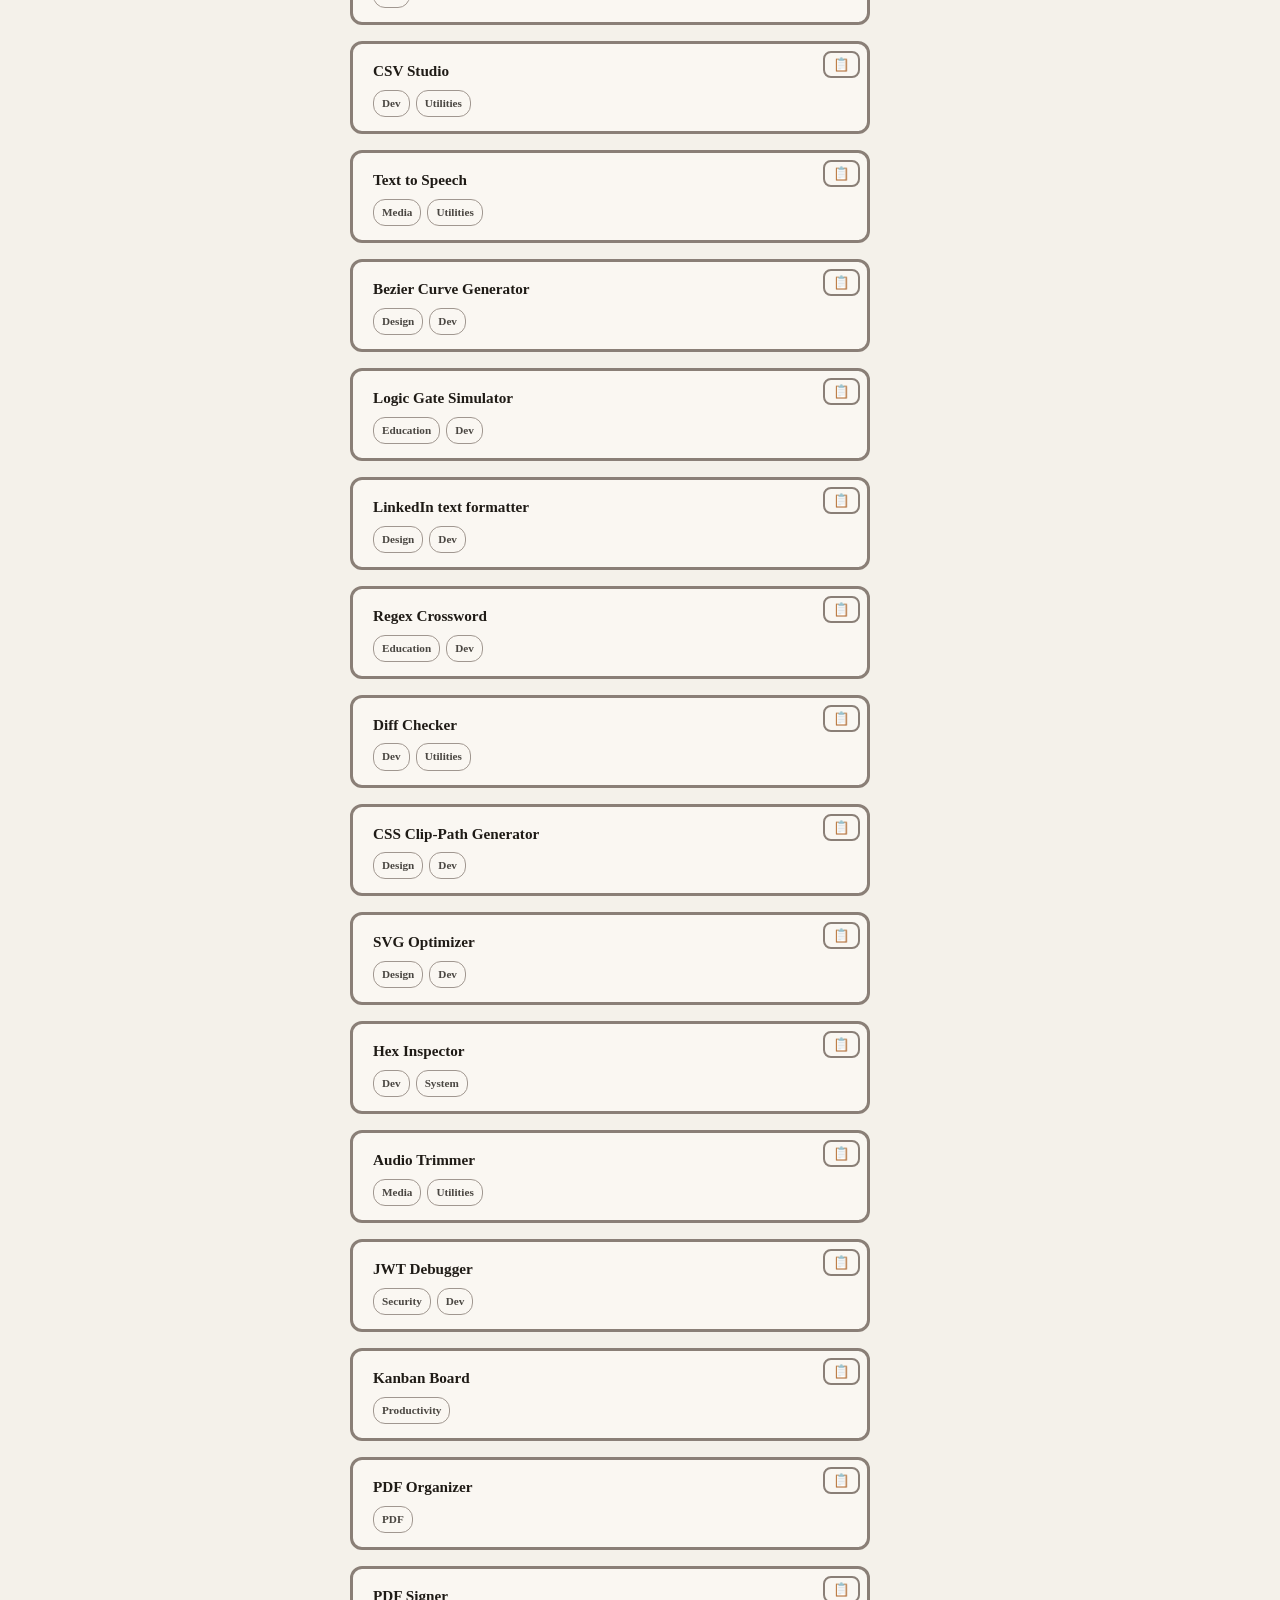
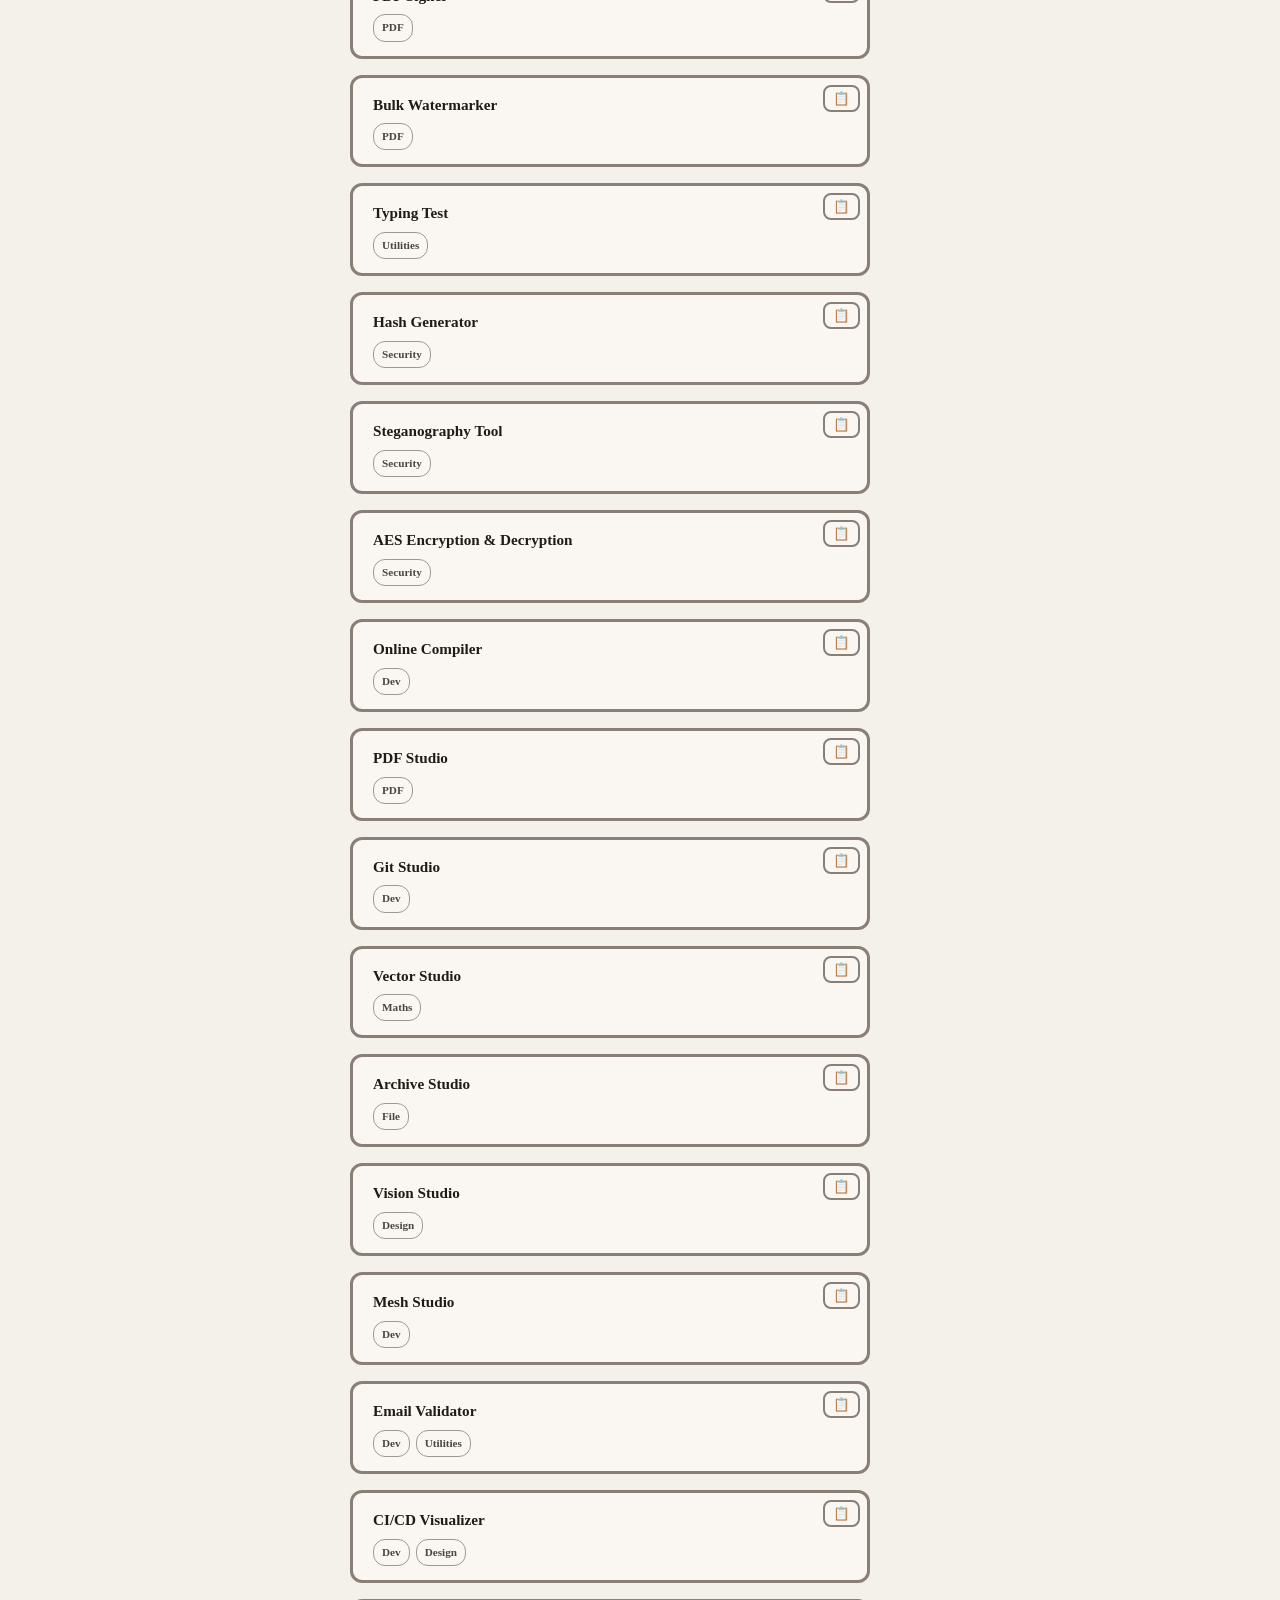
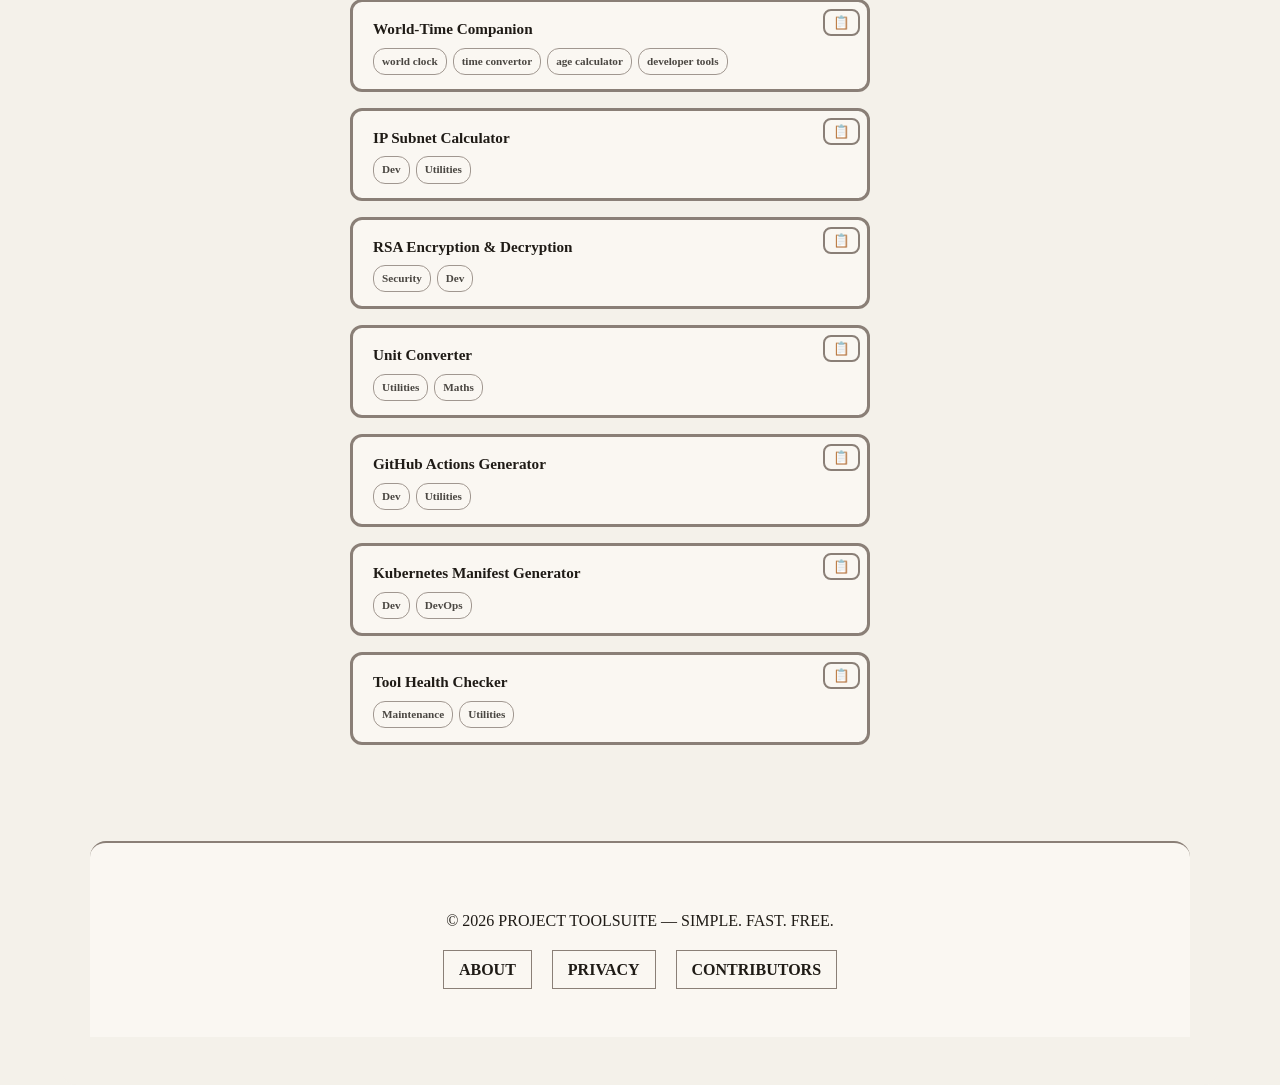
==== commit ea895dac: "fix: remove duplicate catch block from index.html" ====
--- a/index.html
+++ b/index.html
@@ -211,6 +211,35 @@
       transition: box-shadow 0.2s ease;
     }
 
+    .search-controls {
+      display: flex;
+      gap: 12px;
+      align-items: center;
+      margin-bottom: 30px;
+    }
+
+    .search-controls #toolSearch {
+      flex: 1;
+      margin-bottom: 0;
+    }
+
+    .reset-filters-btn {
+      padding: 12px 16px;
+      font-family: inherit;
+      font-weight: bold;
+      border: 2px solid var(--border);
+      background: var(--surface);
+      color: var(--text);
+      cursor: pointer;
+      border-radius: 10px;
+      transition: all 0.2s ease;
+    }
+
+    .reset-filters-btn:hover {
+      background: var(--text);
+      color: var(--bg);
+    }
+
     #toolCount {
       margin: -10px 0 24px;
       color: var(--muted);
@@ -274,6 +303,47 @@
       background: var(--text);
       color: var(--bg);
     }
+
+    #backToTopBtn {
+  position: fixed;
+  bottom: 30px;
+  right: 30px;
+  width: 48px;
+  height: 48px;
+  border: 3px solid var(--border);
+  border-radius: 50%;
+  background: var(--text);
+  color: var(--bg);
+  display: flex;
+  align-items: center;
+  justify-content: center;
+  cursor: pointer;
+  opacity: 0;
+  visibility: hidden;
+  transform: translateY(10px);
+  transition: opacity 0.25s ease, transform 0.25s ease, visibility 0.25s ease;
+  z-index: 999;
+}
+
+#backToTopBtn.show {
+  opacity: 1;
+  visibility: visible;
+  transform: translateY(0);
+}
+
+#backToTopBtn:hover {
+  transform: translate(-2px, -2px);
+  box-shadow: 2px 2px 0px var(--border);
+}
+
+@media (max-width: 480px) {
+  #backToTopBtn {
+    width: 42px;
+    height: 42px;
+    bottom: 20px;
+    right: 20px;
+  }
+}
 
     /* ===========================
    Copy Toast
@@ -414,6 +484,16 @@
     }
 
     @media (max-width: 768px) {
+
+      .search-controls {
+        flex-direction: column;
+        align-items: stretch;
+      }
+
+      .reset-filters-btn {
+        width: 100%;
+      }
+
       .container {
         padding: 32px 20px;
       }
@@ -767,8 +847,15 @@
       </aside>
 
       <main>
-        <input type="text" id="toolSearch" placeholder="SEARCH DATABASE BY NAME..." aria-label="Search tools"
-          autofocus />
+        <div class="search-controls">
+          <input type="text" id="toolSearch" placeholder="SEARCH DATABASE BY NAME..." aria-label="Search tools"
+            autofocus />
+
+          <button id="resetFiltersBtn" class="reset-filters-btn" hidden>
+            Reset Filters
+          </button>
+        </div>
+
         <p id="toolCount" role="status" aria-live="polite"></p>
 
         <div class="tools-grid" id="tools-container">
@@ -783,6 +870,12 @@
         </div>
       </aside>
     </div>
+    <button id="backToTopBtn" aria-label="Back to top" title="Back to top">
+  <svg width="20" height="20" viewBox="0 0 24 24" fill="none" stroke="currentColor" stroke-width="2.5" stroke-linecap="round" stroke-linejoin="round">
+    <line x1="12" y1="19" x2="12" y2="5"></line>
+    <polyline points="5 12 12 5 19 12"></polyline>
+  </svg>
+</button>
 
     <footer>
       <p>© 2026 PROJECT TOOLSUITE — SIMPLE. FAST. FREE.</p>
@@ -1083,6 +1176,15 @@
 
     function renderTags() {
       const tagBox = document.getElementById("tag-container");
+
+      const normalize = (str) => str.toLowerCase().replace(/\s+/g, "");
+const query = normalize(document.getElementById("toolSearch").value);
+
+const visibleTools = tools.filter((tool) =>
+  normalize(tool.name).includes(query)
+);
+
+
       const uniqueTags = [
         "all",
         ...new Set(tools.flatMap((t) => t.tags)),
@@ -1094,10 +1196,18 @@
 
       tagBox.innerHTML = "";
       uniqueTags.forEach((tag) => {
+
+        const count =
+  tag === "all"
+    ? visibleTools.length
+    : visibleTools.filter((tool) => tool.tags.includes(tag)).length;
         const btn = document.createElement("button");
         btn.className = "tag-item";
         btn.classList.toggle("active", activeTag === tag);
-        btn.textContent = tag === "all" ? "All Tools" : tag;
+        btn.textContent =
+  tag === "all"
+    ? `All Tools (${count})`
+    : `${tag} (${count})`;
         btn.onclick = () => {
           activeTag = tag;
           renderTags();
@@ -1105,6 +1215,13 @@
         };
         tagBox.appendChild(btn);
       });
+    }
+
+    function updateResetButton() {
+      const query = document.getElementById("toolSearch").value.trim();
+      const resetBtn = document.getElementById("resetFiltersBtn");
+
+      resetBtn.hidden = !(query || activeTag !== "all");
     }
 
     function renderTools() {
@@ -1140,7 +1257,12 @@
       }
 
       if (filtered.length === 0) {
-        container.innerHTML = `<p style="grid-column: 1/-1; opacity: 0.5;">No tools found matching your criteria.</p>`;
+        container.innerHTML =
+          `<p style="grid-column:1/-1;opacity:.5;">
+        No tools found matching your criteria.
+      </p>`;
+
+        updateResetButton();
         return;
       }
 
@@ -1171,93 +1293,88 @@
 `
         )
         .join("");
-    }
-
-   async function copyToolLink(event, path) {
-
-    event.preventDefault();
-    event.stopPropagation();
-
-    try {
-
-        await navigator.clipboard.writeText(
-            `${window.location.origin}/${path}`
-        );
-
-        showCopyToast();
-
-    } catch (err) {
-
-        console.error(err);
-
-    }
-
+      updateResetButton();
+    }
+
+async function copyToolLink(event, path) {
+  event.preventDefault();
+  event.stopPropagation();
+
+  try {
+    await navigator.clipboard.writeText(
+      new URL(path, window.location.href).href
+    );
+
+    showCopyToast();
+  } catch (err) {
+    console.error(err);
+  }
 }
 
-    function showCopyToast() {
-
-    const old = document.querySelector(".copy-toast");
-
-    if (old) old.remove();
-
-    const toast = document.createElement("div");
-
-    toast.className = "copy-toast";
-
-    toast.innerHTML = `
-
+function showCopyToast() {
+  const old = document.querySelector(".copy-toast");
+  if (old) old.remove();
+
+  const toast = document.createElement("div");
+  toast.className = "copy-toast";
+
+  toast.innerHTML = `
     <svg
-    xmlns="http://www.w3.org/2000/svg"
-    viewBox="0 0 24 24"
-    fill="none"
-    stroke="#22c55e"
-    stroke-width="2.5"
-    stroke-linecap="round"
-    stroke-linejoin="round">
-
-        <circle
-            cx="12"
-            cy="12"
-            r="10"
-            fill="rgba(34,197,94,.15)">
-        </circle>
-
-        <path
-            d="M8 12.5l2.5 2.5L16.5 9">
-        </path>
-
+      xmlns="http://www.w3.org/2000/svg"
+      viewBox="0 0 24 24"
+      fill="none"
+      stroke="#22c55e"
+      stroke-width="2.5"
+      stroke-linecap="round"
+      stroke-linejoin="round">
+
+      <circle
+        cx="12"
+        cy="12"
+        r="10"
+        fill="rgba(34,197,94,.15)">
+      </circle>
+
+      <path d="M8 12.5l2.5 2.5L16.5 9"></path>
     </svg>
 
     <div>
-
-        <div class="copy-toast-title">
-            Link Copied!
-        </div>
-
+      <div class="copy-toast-title">
+        Link Copied!
+      </div>
     </div>
-
-    `;
-
-    document.body.appendChild(toast);
-
-    requestAnimationFrame(() => {
-        toast.classList.add("show");
-    });
+  `;
+
+  document.body.appendChild(toast);
+
+  requestAnimationFrame(() => {
+    toast.classList.add("show");
+  });
+
+  setTimeout(() => {
+    toast.classList.remove("show");
+    toast.classList.add("hide");
 
     setTimeout(() => {
-
-        toast.classList.remove("show");
-        toast.classList.add("hide");
-
-        setTimeout(() => {
-            toast.remove();
-        }, 350);
-
-    }, 2200);
-
+      toast.remove();
+    }, 350);
+  }, 2200);
 }
 
-    document.getElementById("toolSearch").oninput = renderTools;
+document
+  .getElementById("toolSearch")
+  .addEventListener("input", renderTools);
+
+document
+  .getElementById("resetFiltersBtn")
+  .addEventListener("click", () => {
+    document.getElementById("toolSearch").value = "";
+
+    activeTag = "all";
+
+    renderTags();
+    renderTools();
+  });
 
     // Initial Execution
     renderTags();
@@ -1272,10 +1389,13 @@
       installBtn.style.display = "block";
     });
 
-    installBtn.addEventListener("click", (e) => {
+    installBtn.addEventListener("click", () => {
+      if (!deferredPrompt) return;
+
       installBtn.style.display = "none";
       deferredPrompt.prompt();
-      deferredPrompt.userChoice.then((choiceResult) => {
+
+      deferredPrompt.userChoice.then(() => {
         deferredPrompt = null;
       });
     });
@@ -1311,7 +1431,6 @@
     }
   </script>
   <script src="./theme.js"></script>
-
   <script>
     if ('serviceWorker' in navigator) {
       window.addEventListener('load', async () => {
@@ -1342,8 +1461,23 @@
           console.error('Service Worker registration failed:', error);
         }
       });
-    }
-  </script>
+}
+</script>
+<script>
+  const backToTopBtn = document.getElementById("backToTopBtn");
+
+window.addEventListener("scroll", () => {
+  if (window.scrollY > 300) {
+    backToTopBtn.classList.add("show");
+  } else {
+    backToTopBtn.classList.remove("show");
+  }
+});
+
+backToTopBtn.addEventListener("click", () => {
+  window.scrollTo({ top: 0, behavior: "smooth" });
+});
+</script>
+
 </body>
-
 </html>
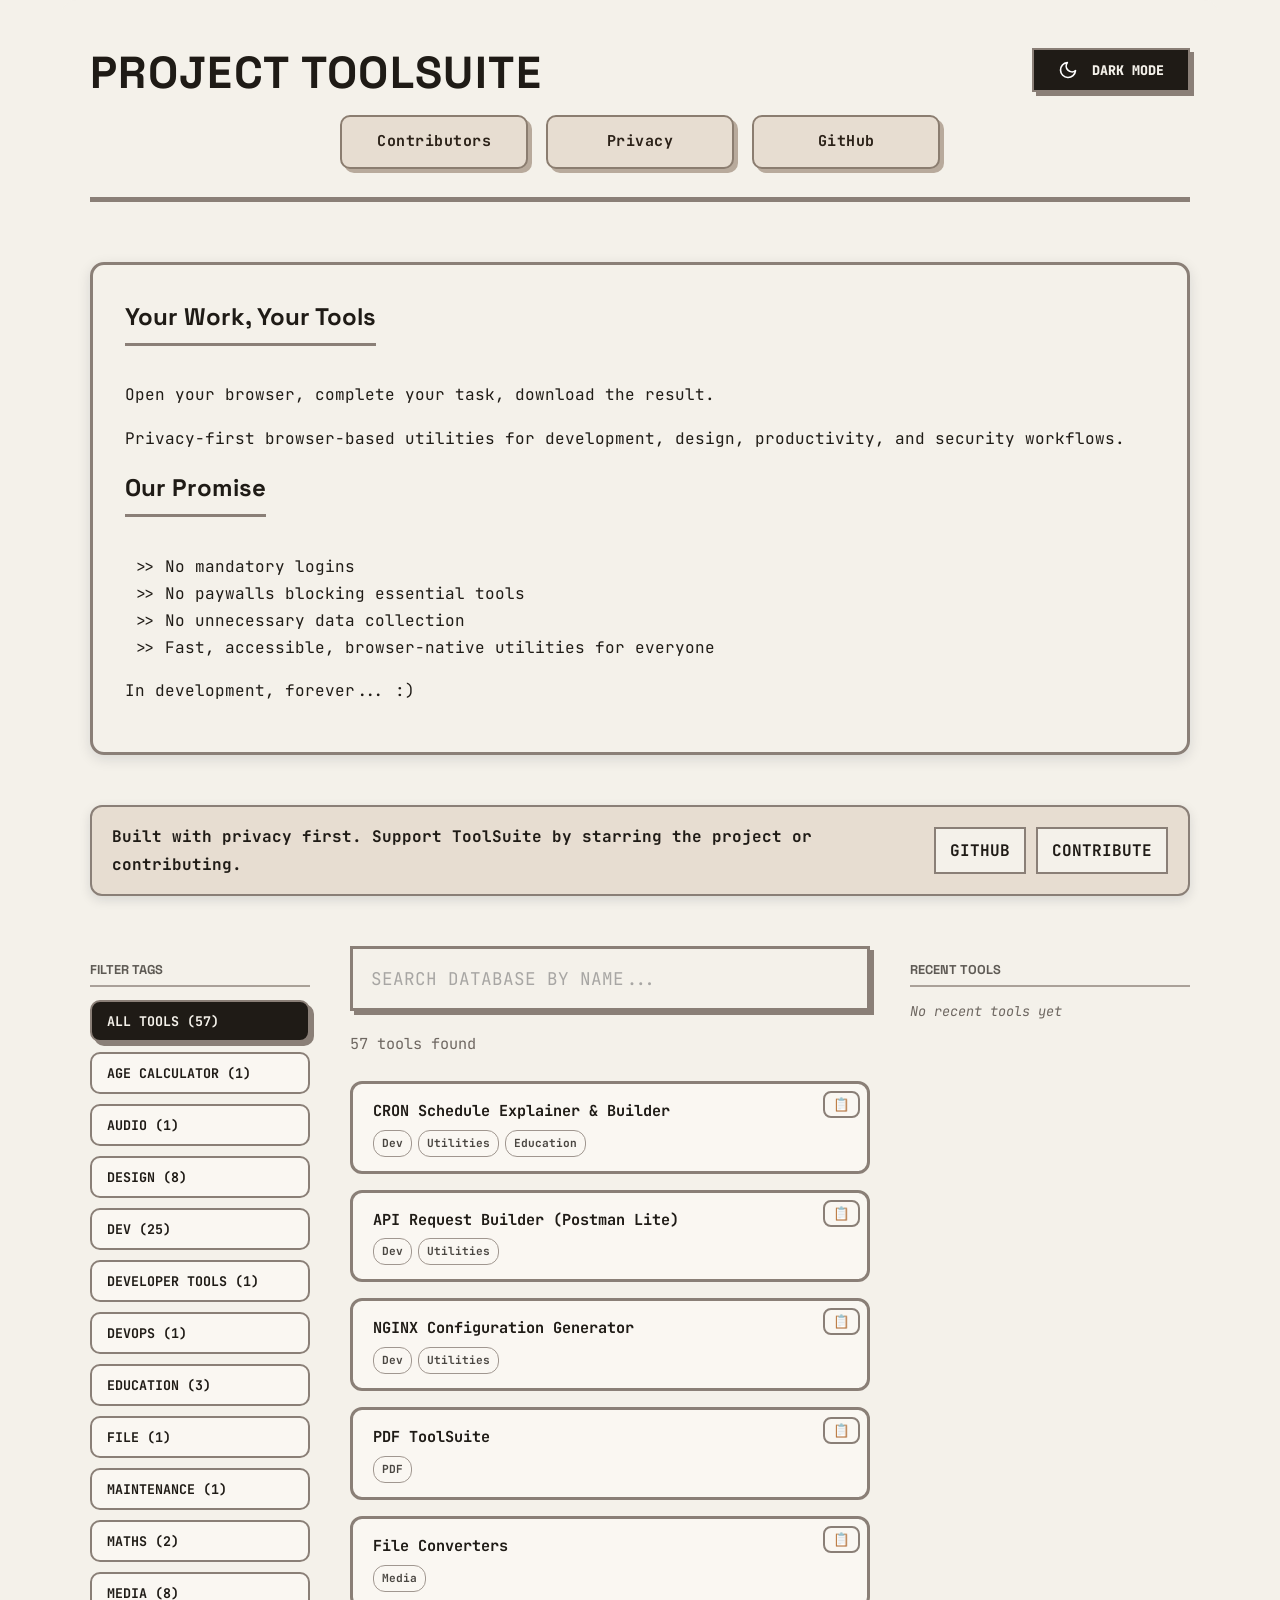
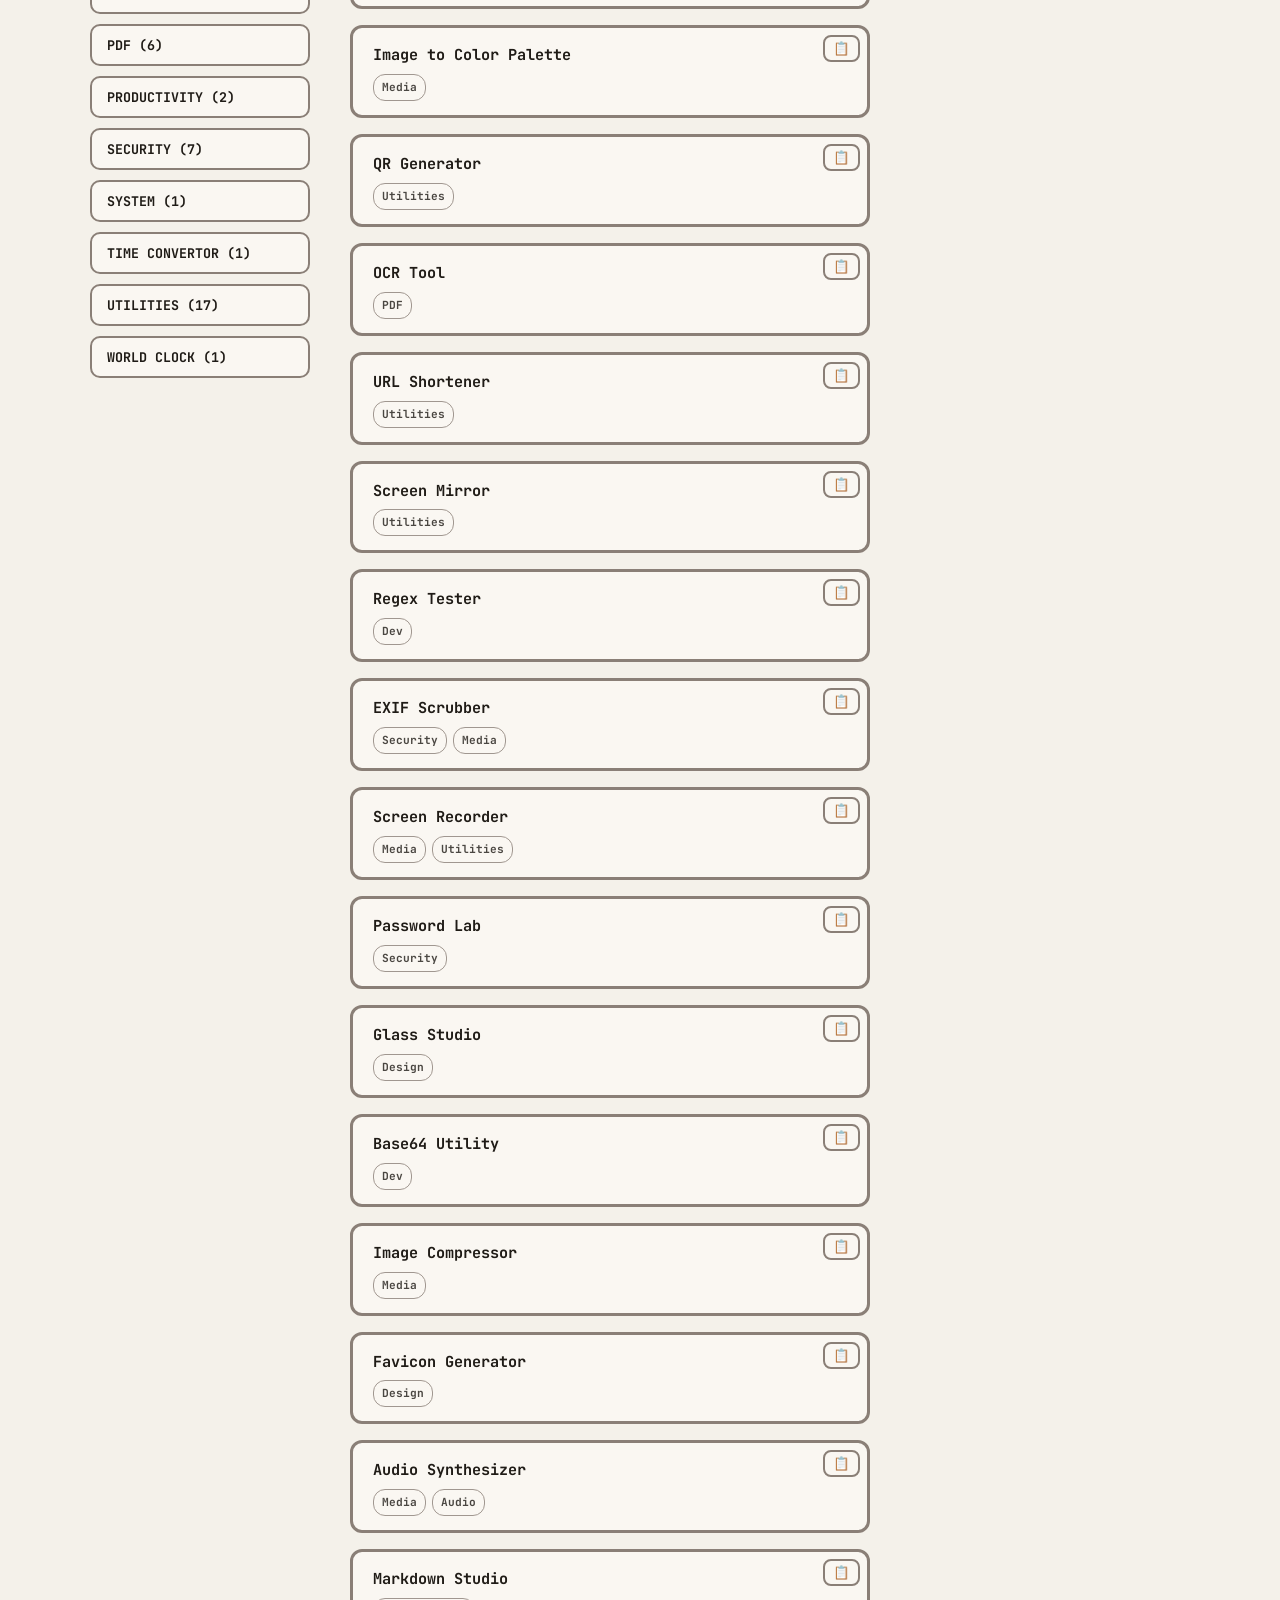
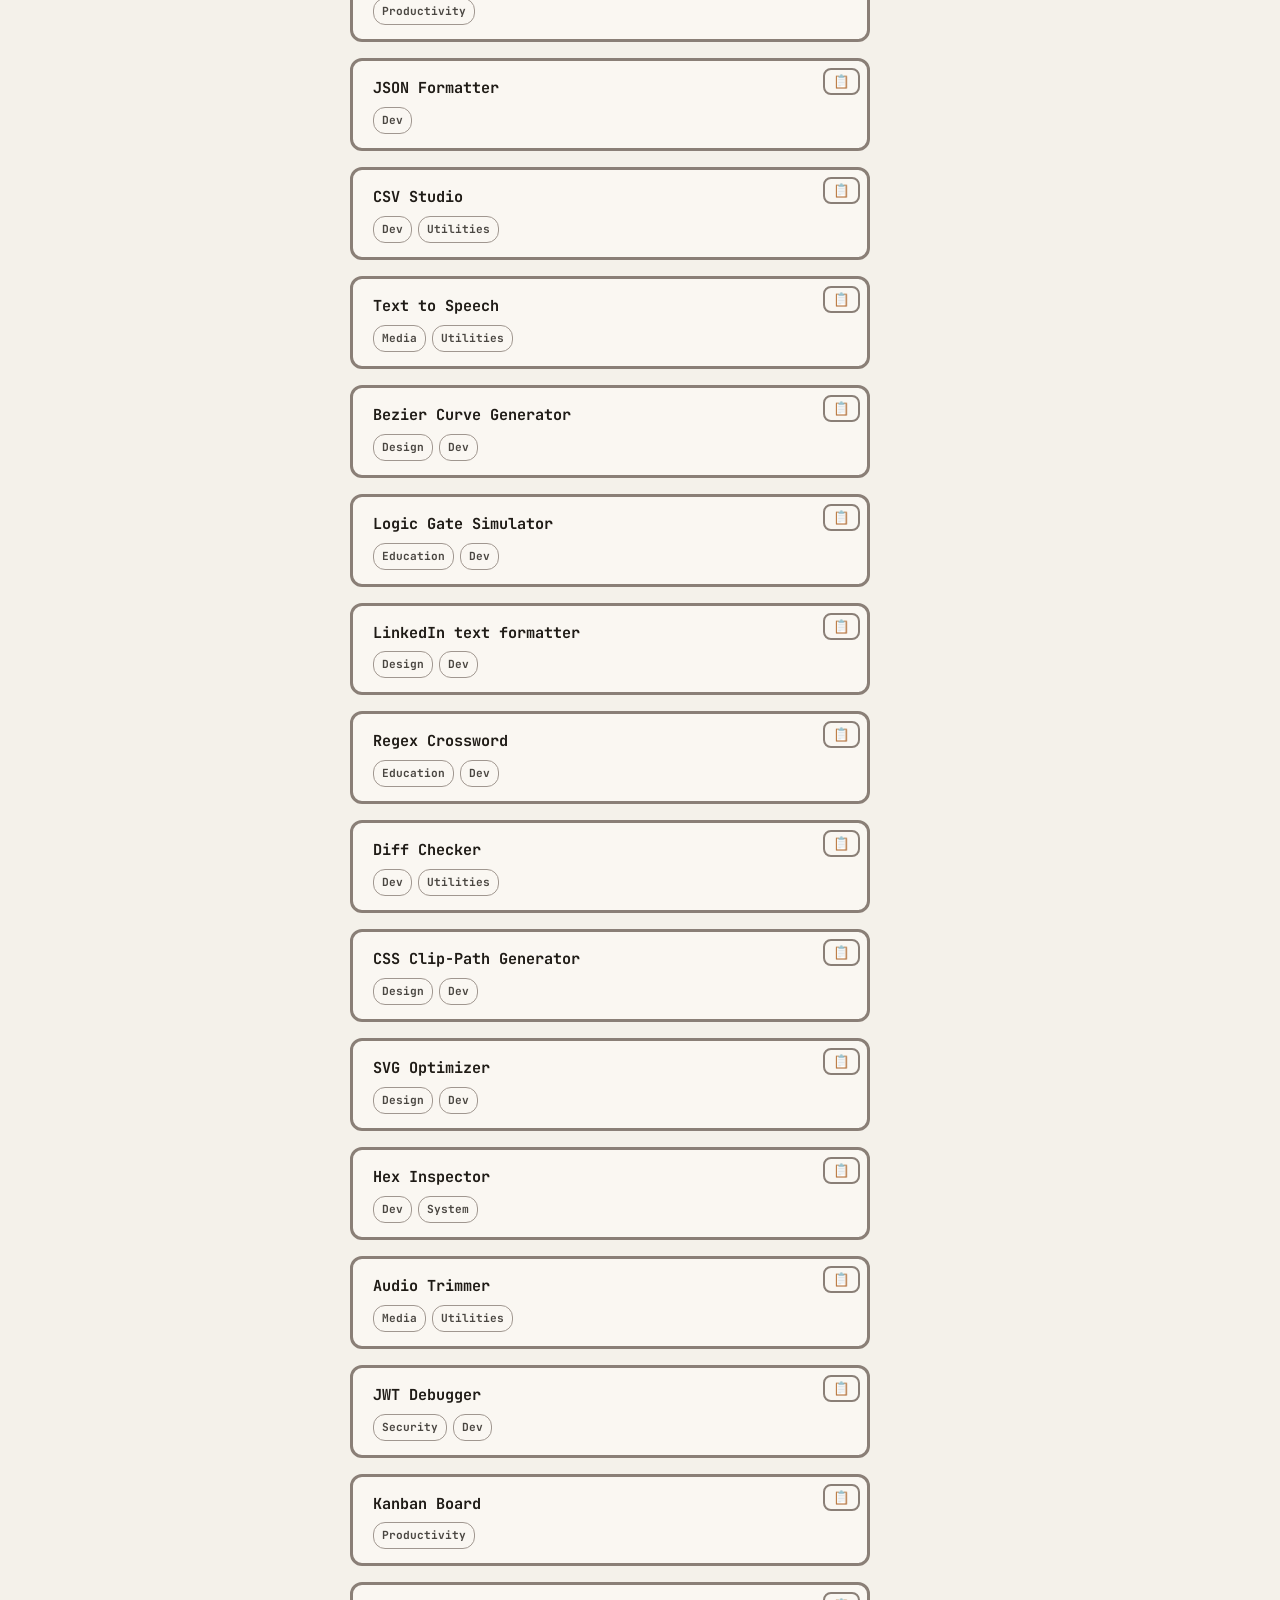
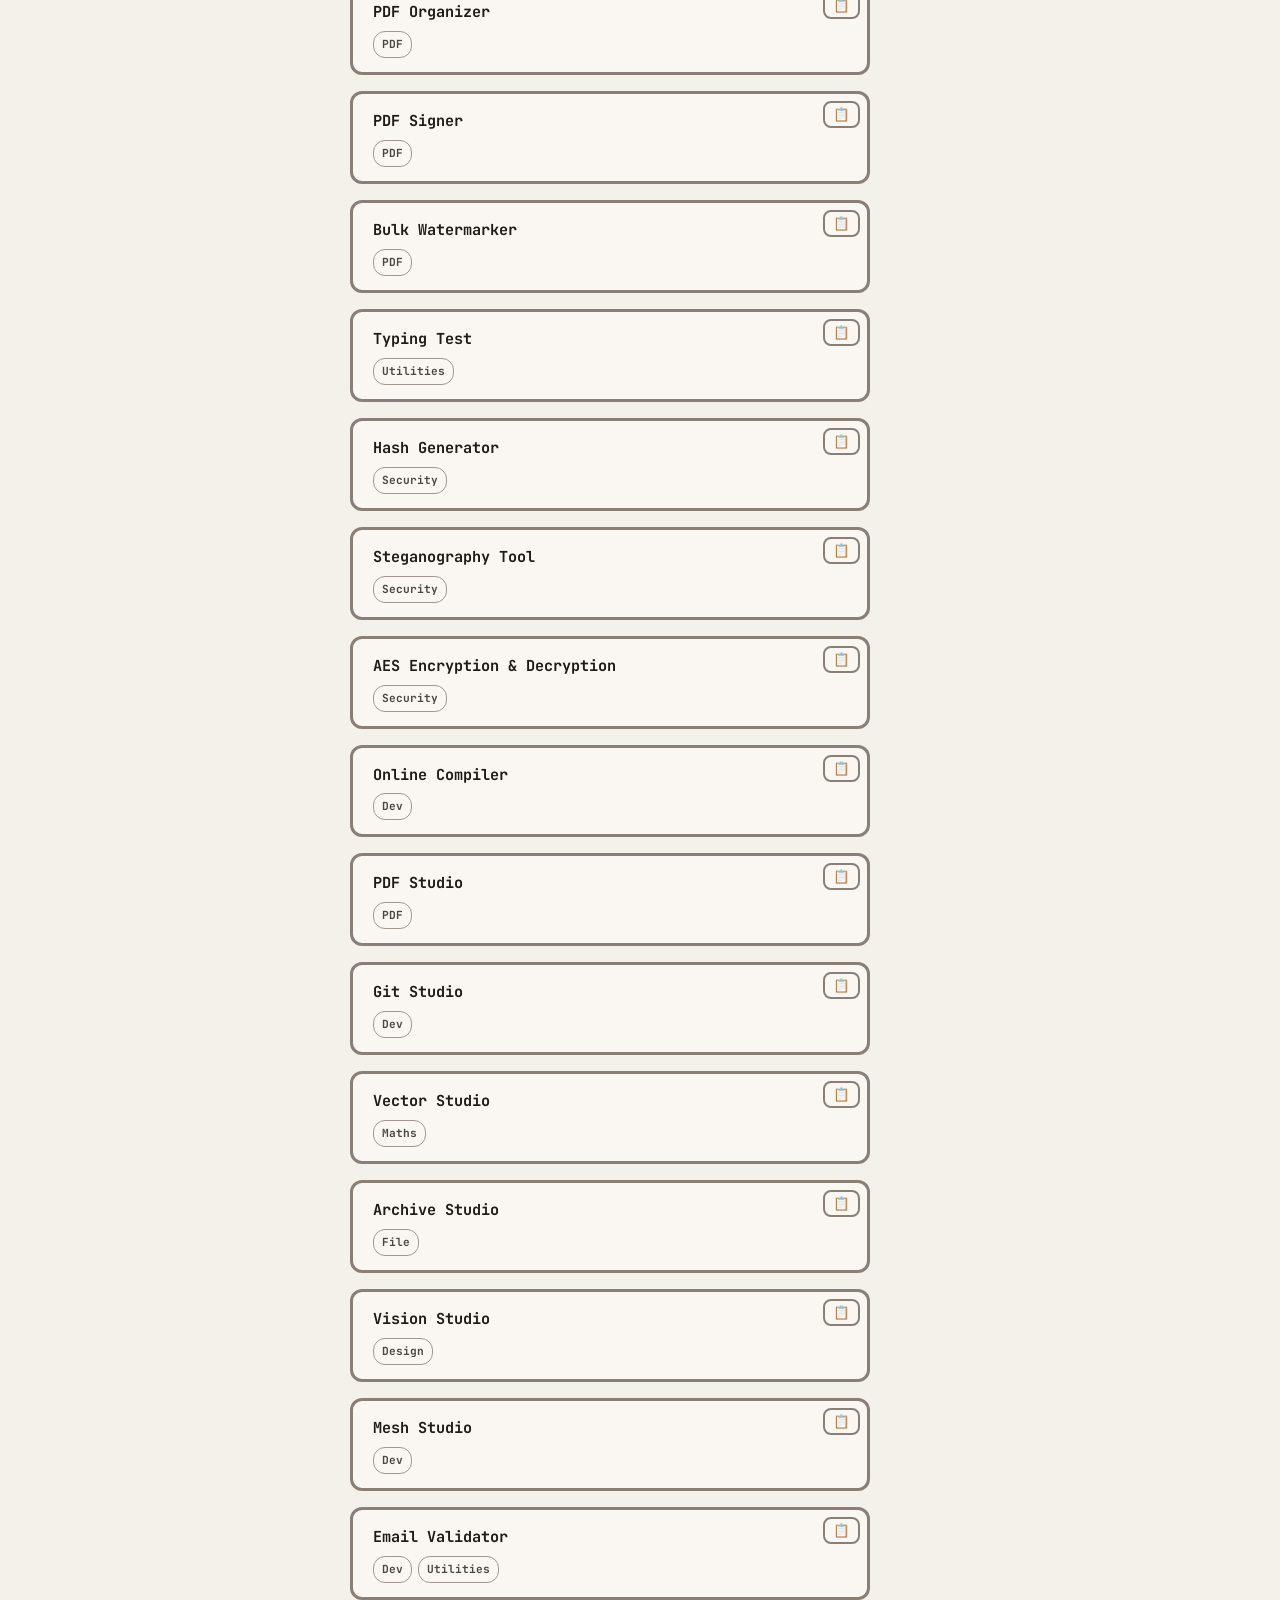
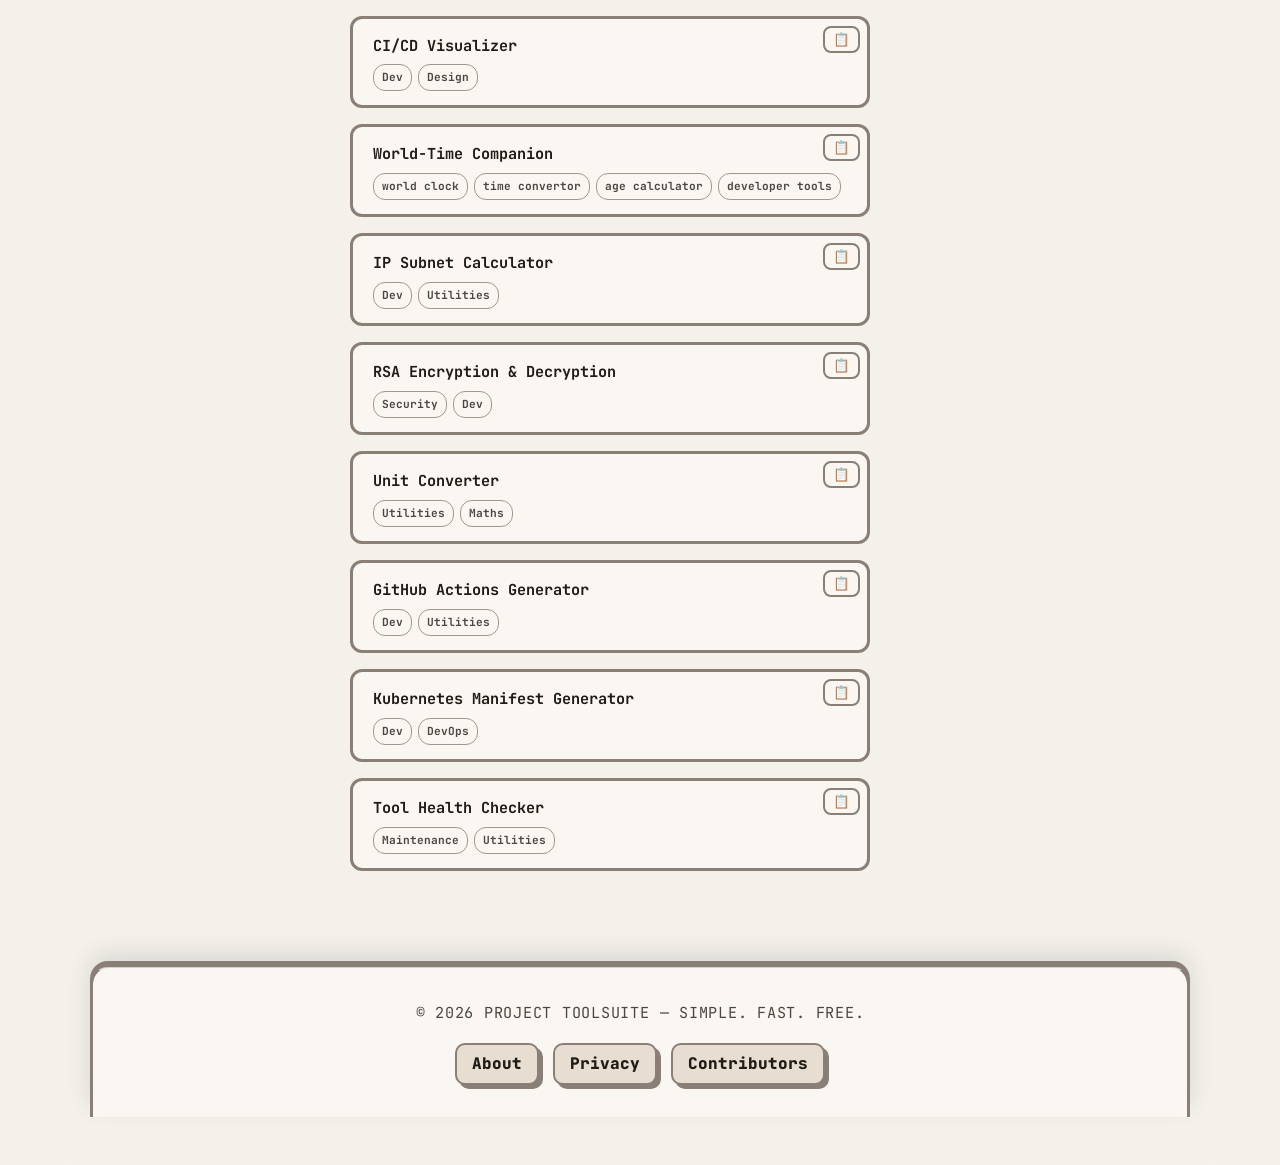
==== commit 5af7af5f: "Merge pull request #433 from Sargam-Ghagre/improve-footer-ui Improve Footer UI on Home Page" ====
--- a/index.html
+++ b/index.html
@@ -305,100 +305,100 @@
     }
 
     #backToTopBtn {
-  position: fixed;
-  bottom: 30px;
-  right: 30px;
-  width: 48px;
-  height: 48px;
-  border: 3px solid var(--border);
-  border-radius: 50%;
-  background: var(--text);
-  color: var(--bg);
-  display: flex;
-  align-items: center;
-  justify-content: center;
-  cursor: pointer;
-  opacity: 0;
-  visibility: hidden;
-  transform: translateY(10px);
-  transition: opacity 0.25s ease, transform 0.25s ease, visibility 0.25s ease;
-  z-index: 999;
-}
-
-#backToTopBtn.show {
-  opacity: 1;
-  visibility: visible;
-  transform: translateY(0);
-}
-
-#backToTopBtn:hover {
-  transform: translate(-2px, -2px);
-  box-shadow: 2px 2px 0px var(--border);
-}
-
-@media (max-width: 480px) {
-  #backToTopBtn {
-    width: 42px;
-    height: 42px;
-    bottom: 20px;
-    right: 20px;
-  }
-}
+      position: fixed;
+      bottom: 30px;
+      right: 30px;
+      width: 48px;
+      height: 48px;
+      border: 3px solid var(--border);
+      border-radius: 50%;
+      background: var(--text);
+      color: var(--bg);
+      display: flex;
+      align-items: center;
+      justify-content: center;
+      cursor: pointer;
+      opacity: 0;
+      visibility: hidden;
+      transform: translateY(10px);
+      transition: opacity 0.25s ease, transform 0.25s ease, visibility 0.25s ease;
+      z-index: 999;
+    }
+
+    #backToTopBtn.show {
+      opacity: 1;
+      visibility: visible;
+      transform: translateY(0);
+    }
+
+    #backToTopBtn:hover {
+      transform: translate(-2px, -2px);
+      box-shadow: 2px 2px 0px var(--border);
+    }
+
+    @media (max-width: 480px) {
+      #backToTopBtn {
+        width: 42px;
+        height: 42px;
+        bottom: 20px;
+        right: 20px;
+      }
+    }
 
     /* ===========================
    Copy Toast
 =========================== */
 
-.copy-toast {
-  position: fixed;
-  top: 20px;
-  right: 10px;
-
-  display: flex;
-  align-items: center;
-  gap: 12px;
-
-  min-width: 260px;
-
-  padding: 14px 18px;
-
-  background: #1f2937;
-  color: #fff;
-
-  border-left: 5px solid #22c55e;
-  border-radius: 12px;
-
-  box-shadow: 0 12px 30px rgba(0,0,0,.25);
-
-  z-index: 99999;
-
-  opacity: 0;
-  transform: translateX(120%);
-  transition:
-      transform .35s ease,
-      opacity .35s ease;
-}
-
-.copy-toast.show {
-  opacity: 1;
-  transform: translateX(0);
-}
-
-.copy-toast.hide {
-  opacity: 0;
-  transform: translateX(120%);
-}
-
-.copy-toast svg {
-  width: 22px;
-  height: 22px;
-  flex-shrink: 0;
-}
-
-.copy-toast-title {
-  font-weight: 700;
-  margin-bottom: 2px;
-}
+    .copy-toast {
+      position: fixed;
+      top: 20px;
+      right: 10px;
+
+      display: flex;
+      align-items: center;
+      gap: 12px;
+
+      min-width: 260px;
+
+      padding: 14px 18px;
+
+      background: #1f2937;
+      color: #fff;
+
+      border-left: 5px solid #22c55e;
+      border-radius: 12px;
+
+      box-shadow: 0 12px 30px rgba(0, 0, 0, .25);
+
+      z-index: 99999;
+
+      opacity: 0;
+      transform: translateX(120%);
+      transition:
+        transform .35s ease,
+        opacity .35s ease;
+    }
+
+    .copy-toast.show {
+      opacity: 1;
+      transform: translateX(0);
+    }
+
+    .copy-toast.hide {
+      opacity: 0;
+      transform: translateX(120%);
+    }
+
+    .copy-toast svg {
+      width: 22px;
+      height: 22px;
+      flex-shrink: 0;
+    }
+
+    .copy-toast-title {
+      font-weight: 700;
+      margin-bottom: 2px;
+    }
 
     .tool-link:hover {
       transform: translateY(-5px);
@@ -438,31 +438,59 @@
 
     footer {
       margin-top: 96px;
-      padding: 48px 0;
-      border-top: 2px solid var(--border);
+      padding: 32px 24px;
+      ;
       background: var(--surface);
-      border-radius: 16px 16px 0 0;
+      border: 3px solid var(--border);
+      border-top: 1px solid rgba(0, 0, 0, .15);
+      border-bottom: none;
+      border-radius: 18px 18px 0 0;
+      box-shadow:
+        0 -6px 0 var(--border),
+        0 -12px 24px var(--shadow);
+
       text-align: center;
+      display: flex;
+      flex-direction: column;
+      align-items: center;
+      gap: 18px;
+    }
+    
+    footer p {
+      margin: 0;
+      color: var(--text);
+      opacity: 0.8;
+      font-size: 0.95rem;
+      letter-spacing: 0.05em;
     }
 
     .footer-links {
       display: flex;
       justify-content: center;
-      gap: 20px;
-      margin-top: 15px;
+      align-items: center;
+      flex-wrap: wrap;
+      gap: 14px;
     }
 
     footer a {
-      color: inherit;
+      color: var(--text);
       text-decoration: none;
       font-weight: 900;
-      border: 1px solid var(--border);
       padding: 5px 15px;
+      /* Keep original size */
+      border: 2px solid var(--border);
+      background: var(--surface-2);
+      border-radius: 10px;
+      box-shadow: 4px 4px 0 var(--border);
+      transition: all 0.2s ease;
     }
 
     footer a:hover {
       background: var(--text);
       color: var(--bg);
+      border-color: var(--border);
+      transform: translate(-2px, -2px);
+      box-shadow: 6px 6px 0 var(--border);
     }
 
     @media (max-width: 850px) {
@@ -759,6 +787,59 @@
         border-width: 1px;
       }
     }
+
+    .top-navbar {
+      display: flex;
+      justify-content: center;
+      align-items: center;
+      gap: 18px;
+      margin-top: 18px;
+      flex-wrap: wrap;
+    }
+
+    /* Navigation Buttons */
+    .top-navbar a {
+      display: inline-flex;
+      align-items: center;
+      justify-content: center;
+
+      min-width: 140px;
+      padding: 12px 22px;
+
+      background: #E7DDD1;
+      color: #2B2118;
+
+      text-decoration: none;
+      font-weight: 700;
+      font-size: 15px;
+      letter-spacing: 0.5px;
+
+      border: 2px solid #8B7D70;
+      border-radius: 10px;
+
+      box-shadow: 4px 4px 0 #B8AA9C;
+      transition: all 0.3s ease;
+    }
+
+    /* Hover */
+    .top-navbar a:hover {
+      background: #d8c7b4;
+      color: #1d1611;
+
+      border-color: #6f6258;
+
+      transform: translateY(-4px) scale(1.03);
+
+      box-shadow: 8px 8px 0 #9E8F80;
+
+      cursor: pointer;
+    }
+
+    /* Active */
+    .top-navbar a:active {
+      transform: translateY(-1px) scale(0.98);
+      box-shadow: 3px 3px 0 #9E8F80;
+    }
   </style>
   <script defer src="https://cloud.umami.is/script.js" data-website-id="e2150d65-a009-409f-b3bd-b11afccb3a13"></script>
   <script async src="https://pagead2.googlesyndication.com/pagead/js/adsbygoogle.js?client=ca-pub-6760380500809289"
@@ -773,10 +854,21 @@
   </div>
   <div class="container">
     <header>
-      <h1>Project Toolsuite</h1>
+      <h1>PROJECT TOOLSUITE</h1>
+
+      <nav class="top-navbar">
+        <a href="contributers.html"> Contributors</a>
+
+        <a href="privacy.html"> Privacy</a>
+
+        <a href="https://github.com/Winter262005/Project-Toolsuite" target="_blank">
+          GitHub
+        </a>
+      </nav>
       <button id="installBtn" class="dark-mode-toggle" style="right: 180px; display: none">
         INSTALL APP
       </button>
+
       <button class="dark-mode-toggle" onclick="toggleTheme()" id="themeBtn">
         <span class="theme-option dark-mode-option hidden">
           <svg class="theme-icon-dark sun-icon" width="20" height="20" viewBox="0 0 24 24" fill="none" stroke="black"
@@ -871,18 +963,20 @@
       </aside>
     </div>
     <button id="backToTopBtn" aria-label="Back to top" title="Back to top">
-  <svg width="20" height="20" viewBox="0 0 24 24" fill="none" stroke="currentColor" stroke-width="2.5" stroke-linecap="round" stroke-linejoin="round">
-    <line x1="12" y1="19" x2="12" y2="5"></line>
-    <polyline points="5 12 12 5 19 12"></polyline>
-  </svg>
-</button>
+      <svg width="20" height="20" viewBox="0 0 24 24" fill="none" stroke="currentColor" stroke-width="2.5"
+        stroke-linecap="round" stroke-linejoin="round">
+        <line x1="12" y1="19" x2="12" y2="5"></line>
+        <polyline points="5 12 12 5 19 12"></polyline>
+      </svg>
+    </button>
 
     <footer>
       <p>© 2026 PROJECT TOOLSUITE — SIMPLE. FAST. FREE.</p>
+
       <div class="footer-links">
-        <a href="#">ABOUT</a>
-        <a href="privacy.html">PRIVACY</a>
-        <a href="contributers.html">CONTRIBUTORS</a>
+        <a href="#">About</a>
+        <a href="privacy.html">Privacy</a>
+        <a href="contributers.html">Contributors</a>
       </div>
     </footer>
   </div>
@@ -1178,11 +1272,11 @@
       const tagBox = document.getElementById("tag-container");
 
       const normalize = (str) => str.toLowerCase().replace(/\s+/g, "");
-const query = normalize(document.getElementById("toolSearch").value);
-
-const visibleTools = tools.filter((tool) =>
-  normalize(tool.name).includes(query)
-);
+      const query = normalize(document.getElementById("toolSearch").value);
+
+      const visibleTools = tools.filter((tool) =>
+        normalize(tool.name).includes(query)
+      );
 
 
       const uniqueTags = [
@@ -1198,16 +1292,16 @@
       uniqueTags.forEach((tag) => {
 
         const count =
-  tag === "all"
-    ? visibleTools.length
-    : visibleTools.filter((tool) => tool.tags.includes(tag)).length;
+          tag === "all"
+            ? visibleTools.length
+            : visibleTools.filter((tool) => tool.tags.includes(tag)).length;
         const btn = document.createElement("button");
         btn.className = "tag-item";
         btn.classList.toggle("active", activeTag === tag);
         btn.textContent =
-  tag === "all"
-    ? `All Tools (${count})`
-    : `${tag} (${count})`;
+          tag === "all"
+            ? `All Tools (${count})`
+            : `${tag} (${count})`;
         btn.onclick = () => {
           activeTag = tag;
           renderTags();
@@ -1296,29 +1390,29 @@
       updateResetButton();
     }
 
-async function copyToolLink(event, path) {
-  event.preventDefault();
-  event.stopPropagation();
-
-  try {
-    await navigator.clipboard.writeText(
-      new URL(path, window.location.href).href
-    );
-
-    showCopyToast();
-  } catch (err) {
-    console.error(err);
-  }
-}
-
-function showCopyToast() {
-  const old = document.querySelector(".copy-toast");
-  if (old) old.remove();
-
-  const toast = document.createElement("div");
-  toast.className = "copy-toast";
-
-  toast.innerHTML = `
+    async function copyToolLink(event, path) {
+      event.preventDefault();
+      event.stopPropagation();
+
+      try {
+        await navigator.clipboard.writeText(
+          new URL(path, window.location.href).href
+        );
+
+        showCopyToast();
+      } catch (err) {
+        console.error(err);
+      }
+    }
+
+    function showCopyToast() {
+      const old = document.querySelector(".copy-toast");
+      if (old) old.remove();
+
+      const toast = document.createElement("div");
+      toast.className = "copy-toast";
+
+      toast.innerHTML = `
     <svg
       xmlns="http://www.w3.org/2000/svg"
       viewBox="0 0 24 24"
@@ -1345,36 +1439,36 @@
     </div>
   `;
 
-  document.body.appendChild(toast);
-
-  requestAnimationFrame(() => {
-    toast.classList.add("show");
-  });
-
-  setTimeout(() => {
-    toast.classList.remove("show");
-    toast.classList.add("hide");
-
-    setTimeout(() => {
-      toast.remove();
-    }, 350);
-  }, 2200);
-}
-
-document
-  .getElementById("toolSearch")
-  .addEventListener("input", renderTools);
-
-document
-  .getElementById("resetFiltersBtn")
-  .addEventListener("click", () => {
-    document.getElementById("toolSearch").value = "";
-
-    activeTag = "all";
-
-    renderTags();
-    renderTools();
-  });
+      document.body.appendChild(toast);
+
+      requestAnimationFrame(() => {
+        toast.classList.add("show");
+      });
+
+      setTimeout(() => {
+        toast.classList.remove("show");
+        toast.classList.add("hide");
+
+        setTimeout(() => {
+          toast.remove();
+        }, 350);
+      }, 2200);
+    }
+
+    document
+      .getElementById("toolSearch")
+      .addEventListener("input", renderTools);
+
+    document
+      .getElementById("resetFiltersBtn")
+      .addEventListener("click", () => {
+        document.getElementById("toolSearch").value = "";
+
+        activeTag = "all";
+
+        renderTags();
+        renderTools();
+      });
 
     // Initial Execution
     renderTags();
@@ -1461,23 +1555,24 @@
           console.error('Service Worker registration failed:', error);
         }
       });
-}
-</script>
-<script>
-  const backToTopBtn = document.getElementById("backToTopBtn");
-
-window.addEventListener("scroll", () => {
-  if (window.scrollY > 300) {
-    backToTopBtn.classList.add("show");
-  } else {
-    backToTopBtn.classList.remove("show");
-  }
-});
-
-backToTopBtn.addEventListener("click", () => {
-  window.scrollTo({ top: 0, behavior: "smooth" });
-});
-</script>
+    }
+  </script>
+  <script>
+    const backToTopBtn = document.getElementById("backToTopBtn");
+
+    window.addEventListener("scroll", () => {
+      if (window.scrollY > 300) {
+        backToTopBtn.classList.add("show");
+      } else {
+        backToTopBtn.classList.remove("show");
+      }
+    });
+
+    backToTopBtn.addEventListener("click", () => {
+      window.scrollTo({ top: 0, behavior: "smooth" });
+    });
+  </script>
 
 </body>
+
 </html>
--- a/theme.css
+++ b/theme.css
@@ -1,3 +1,21 @@
+/* Universal font refresh */
+@import url('https://fonts.googleapis.com/css2?family=JetBrains+Mono:wght@400;500;600;700;800&family=Space+Grotesk:wght@500;600;700&display=swap');
+
+:root {
+  --font-mono: "JetBrains Mono", "Courier New", Courier, monospace;
+  --font-display: "Space Grotesk", "Courier New", monospace;
+}
+
+body {
+  font-family: var(--font-mono);
+}
+
+h1,
+h2,
+h3 {
+  font-family: var(--font-display);
+}
+
 * {
   transition:
     background-color 0.25s ease,
@@ -21,6 +39,12 @@
   --shadow: rgba(15, 23, 42, 0.12);
 
   --card-hover: #1f1b16;
+
+  --diff-add-bg: rgba(46, 160, 67, 0.15);
+  --diff-add-text: #1b4721;
+
+  --diff-del-bg: rgba(248, 81, 73, 0.15);
+  --diff-del-text: #441b1b;
 }
 
 body.dark-mode,
@@ -38,6 +62,38 @@
   --shadow: rgba(0, 0, 0, 0.35);
 
   --card-hover: #60a5fa;
+
+  /* Diff Checker Dark Colors */
+  --diff-add-bg: rgba(46, 160, 67, 0.25);
+  --diff-add-text: #e6ffed;
+
+  --diff-del-bg: rgba(248, 81, 73, 0.25);
+  --diff-del-text: #ffeef0;
+}
+
+/* ===== Header (single source of truth — removed from index.html inline styles) ===== */
+header {
+  border-bottom: 5px solid var(--border);
+  padding-bottom: 28px;
+  margin-bottom: 60px;
+  position: relative;
+  transition:
+    transform 0.25s ease,
+    box-shadow 0.25s ease;
+}
+
+header:hover {
+  transform: translateY(-2px);
+}
+
+h1 {
+  font-size: 2.8rem;
+  font-weight: 700;
+  text-transform: uppercase;
+  margin: 0 0 12px;
+  letter-spacing: 0.03em;
+  /* tighter than before — Space Grotesk doesn't need wide spacing */
+  line-height: 1.1;
 }
 
 .dark-mode-toggle {
@@ -67,6 +123,11 @@
     0 10px 20px var(--shadow);
 }
 
+.dark-mode-toggle:active {
+  transform: translate(2px, 2px);
+  box-shadow: 2px 2px 0px var(--border);
+}
+
 .theme-icon {
   width: 20px;
   height: 20px;
@@ -131,6 +192,7 @@
   position: sticky;
   top: 20px;
 }
+
 .recent-sidebar h3 {
   font-size: 1rem;
   margin-top: 0;
@@ -141,14 +203,17 @@
   display: inline-block;
   padding-right: 8px;
 }
+
 .recent-tools-ul {
   list-style: none;
   padding-left: 0;
   margin: 0;
 }
+
 .recent-tools-ul li {
   margin-bottom: 0.6rem;
 }
+
 .recent-tools-ul a {
   color: var(--text);
   text-decoration: none;
@@ -158,20 +223,66 @@
   transition: 0.2s;
   border-bottom: 1px dotted var(--border);
 }
+
 .recent-tools-ul a:hover {
   color: #7c3aed;
   transform: translateX(4px);
 }
+
 .recent-placeholder {
   color: var(--muted);
   font-style: italic;
   font-size: 0.85rem;
   margin: 0;
 }
+
 /* Responsive: on mobile recent sidebar will stack normally */
 @media (max-width: 850px) {
   .recent-sidebar {
     position: static;
     margin-top: 20px;
   }
+}
+
+/* Loading Spinner Overlay */
+.loading-overlay {
+  position: fixed;
+  top: 0;
+  left: 0;
+  width: 100%;
+  height: 100%;
+  background: rgba(0, 0, 0, 0.7);
+  backdrop-filter: blur(4px);
+  z-index: 9999;
+  display: flex;
+  flex-direction: column;
+  justify-content: center;
+  align-items: center;
+  color: white;
+  font-family: monospace;
+}
+
+.spinner {
+  width: 60px;
+  height: 60px;
+  border: 6px solid rgba(255, 255, 255, 0.3);
+  border-top: 6px solid #ffffff;
+  border-radius: 50%;
+  animation: spin 0.8s linear infinite;
+  margin-bottom: 20px;
+}
+
+@keyframes spin {
+  0% {
+    transform: rotate(0deg);
+  }
+
+  100% {
+    transform: rotate(360deg);
+  }
+}
+
+.loading-overlay p {
+  font-size: 1rem;
+  letter-spacing: 1px;
 }
